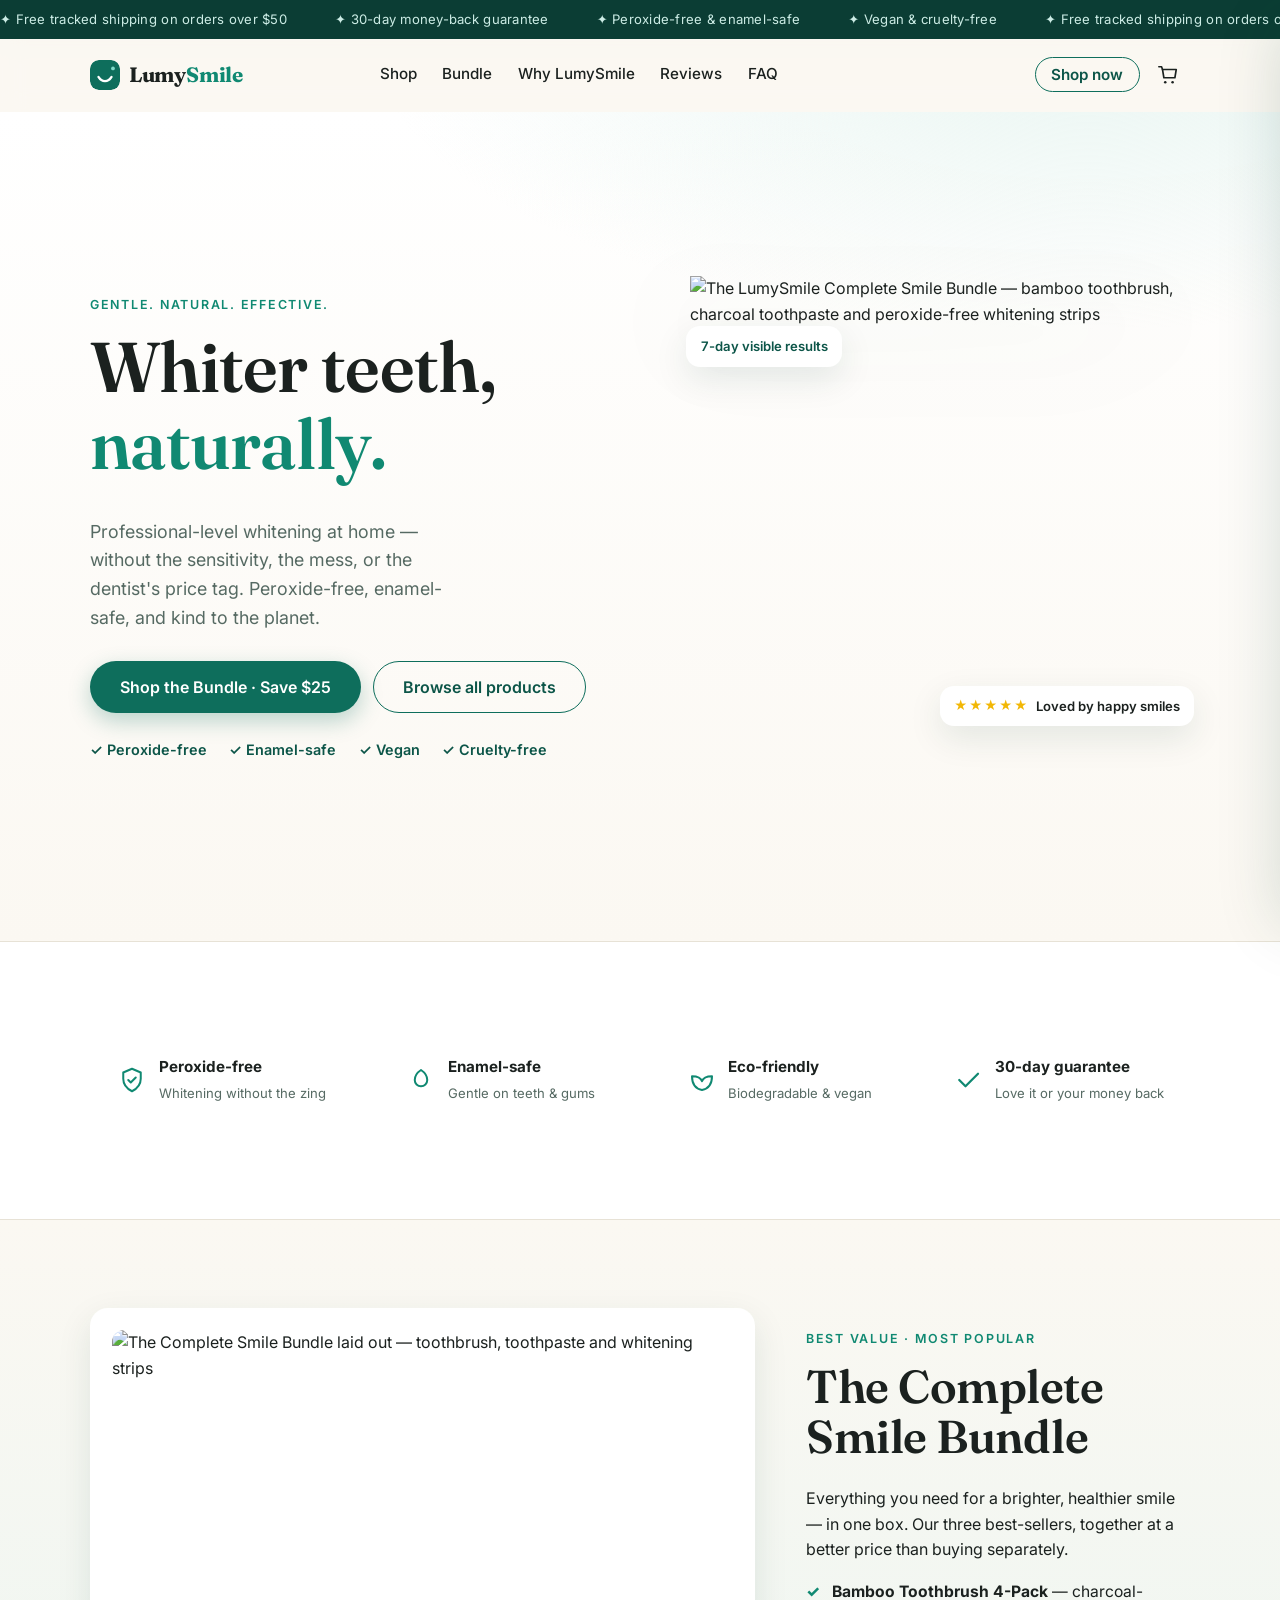
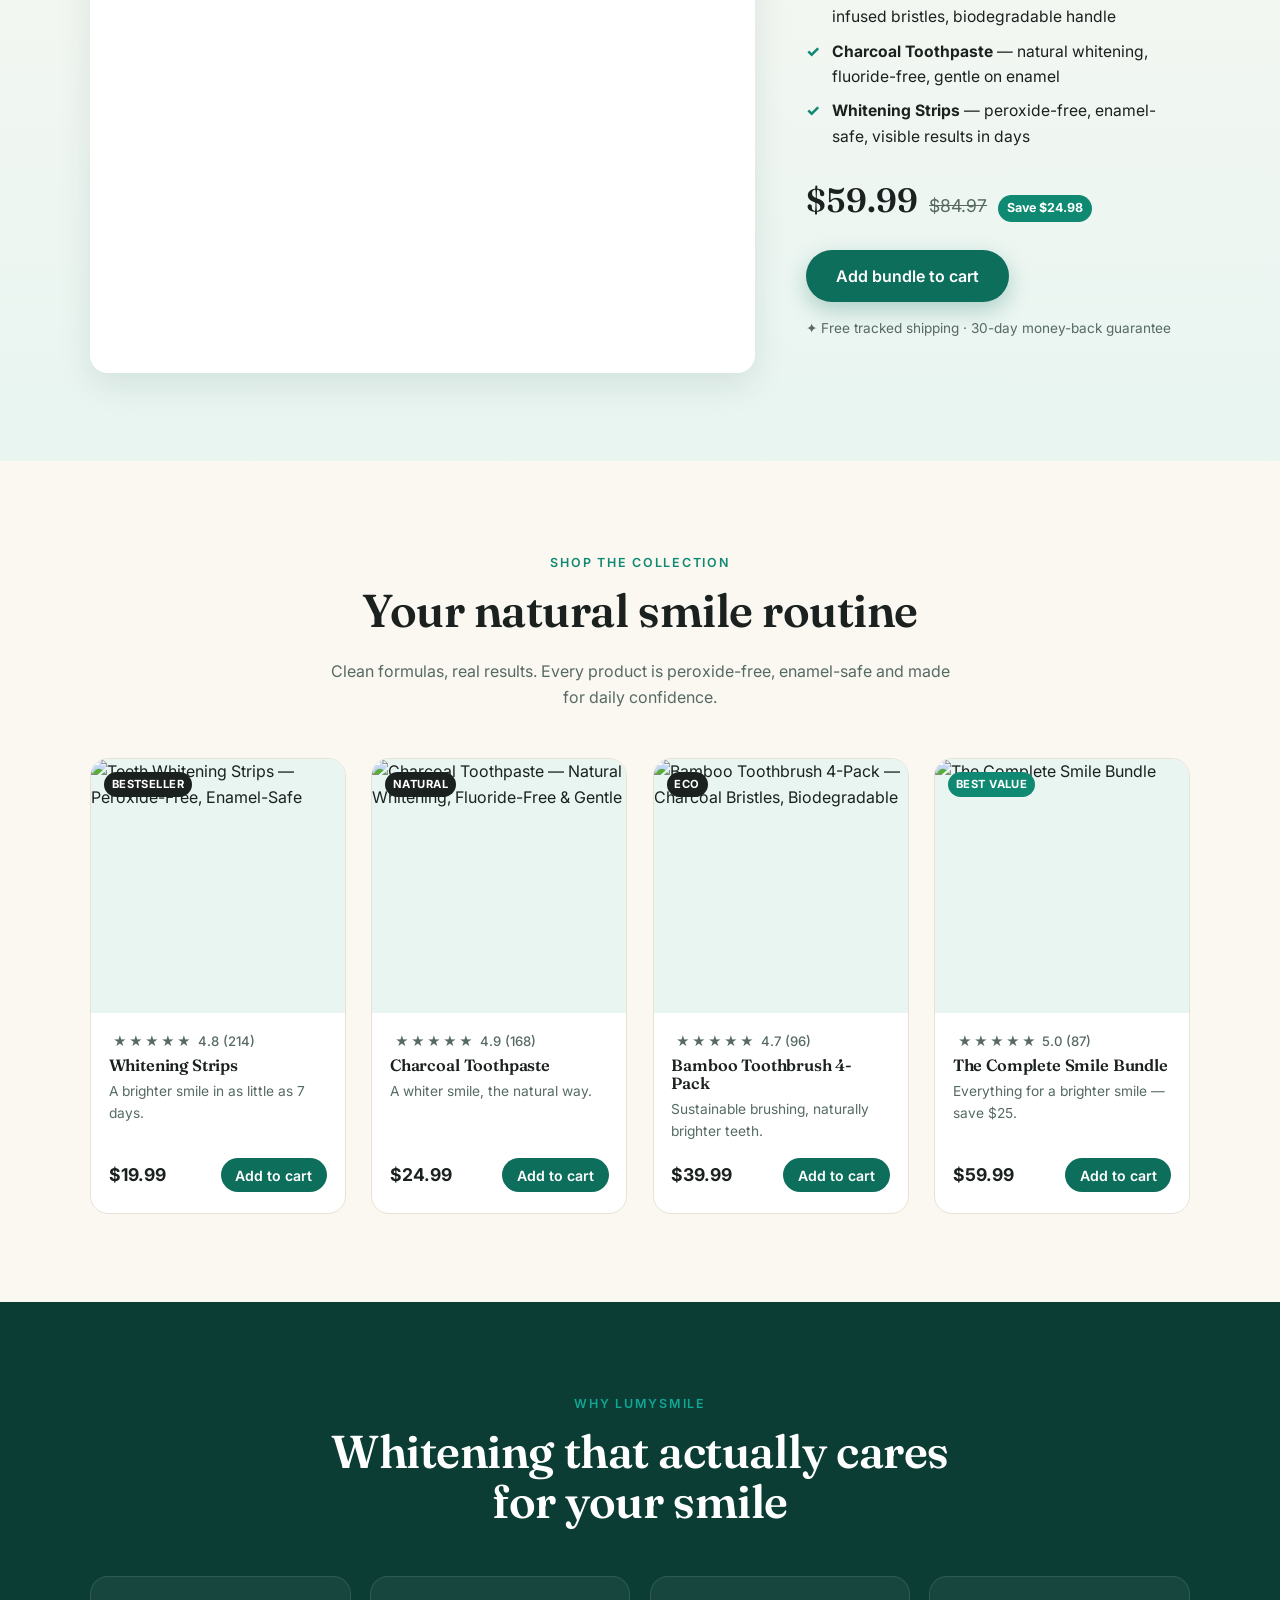
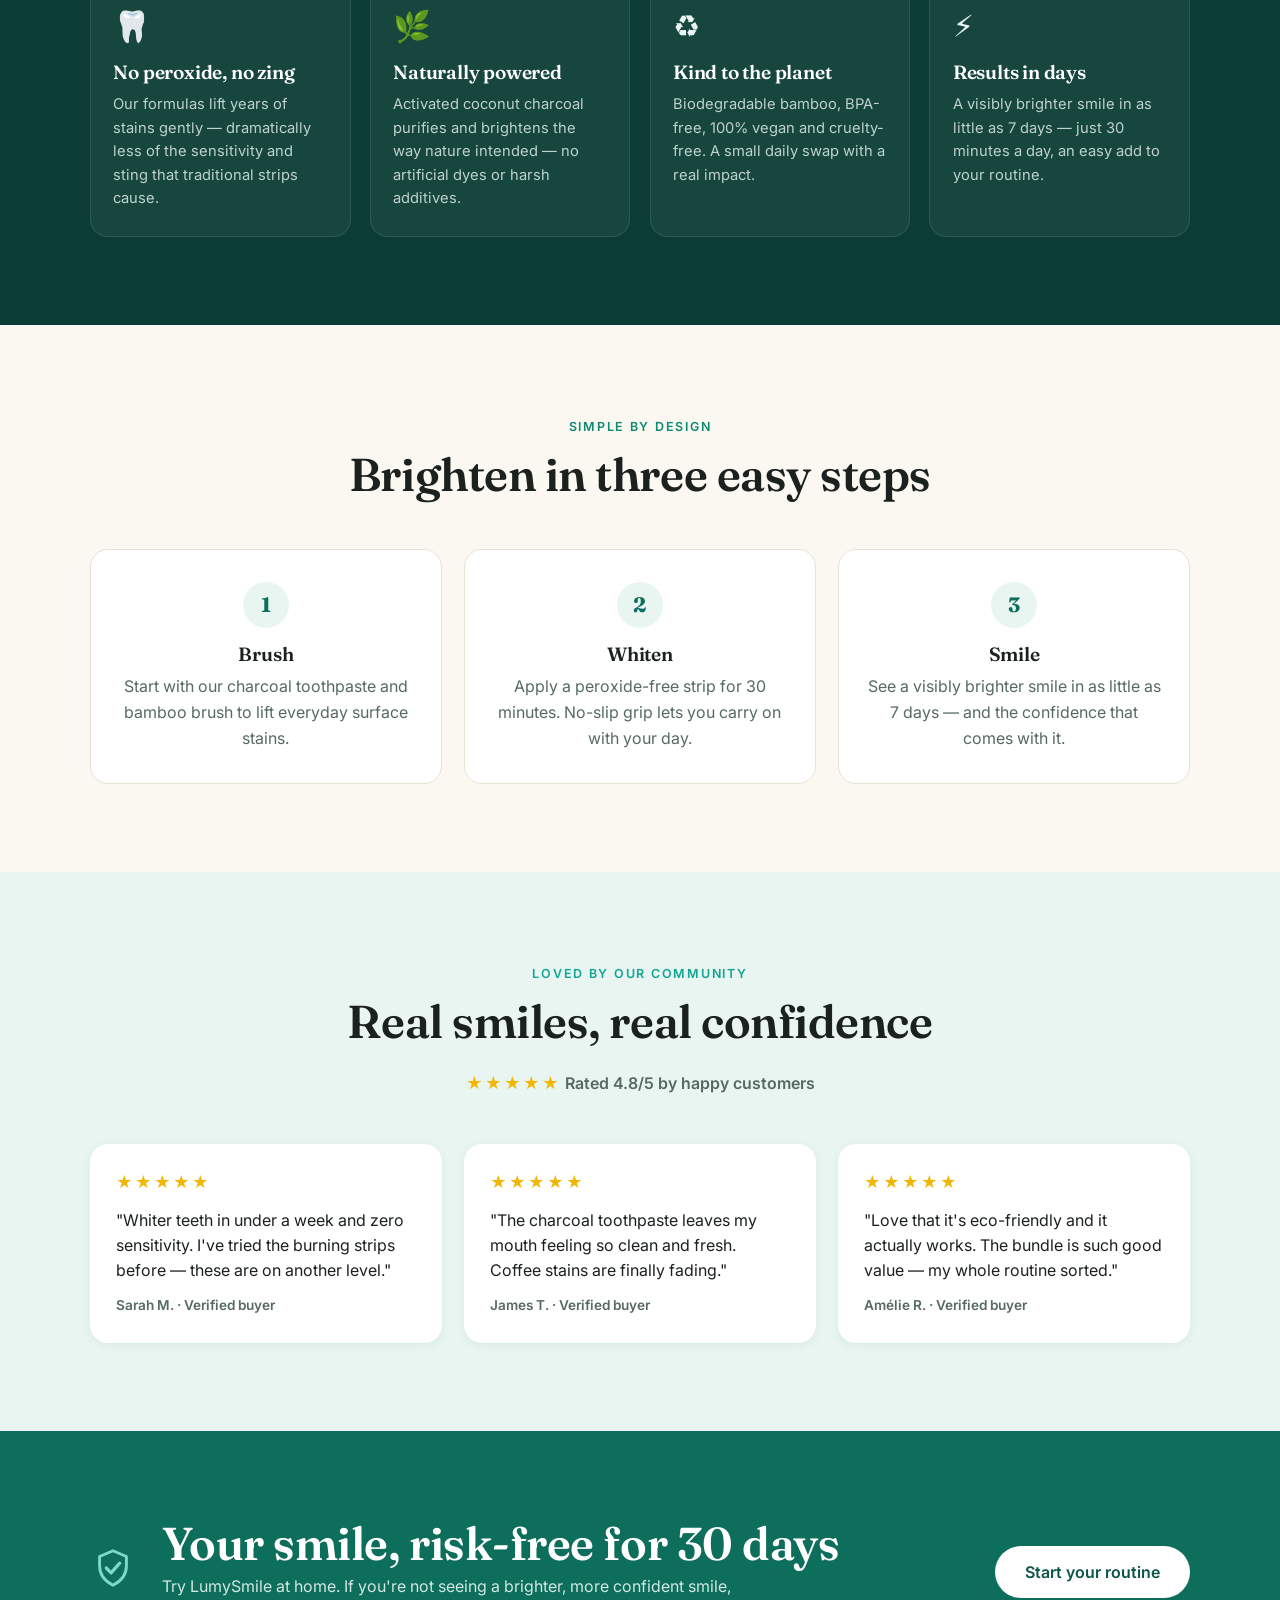
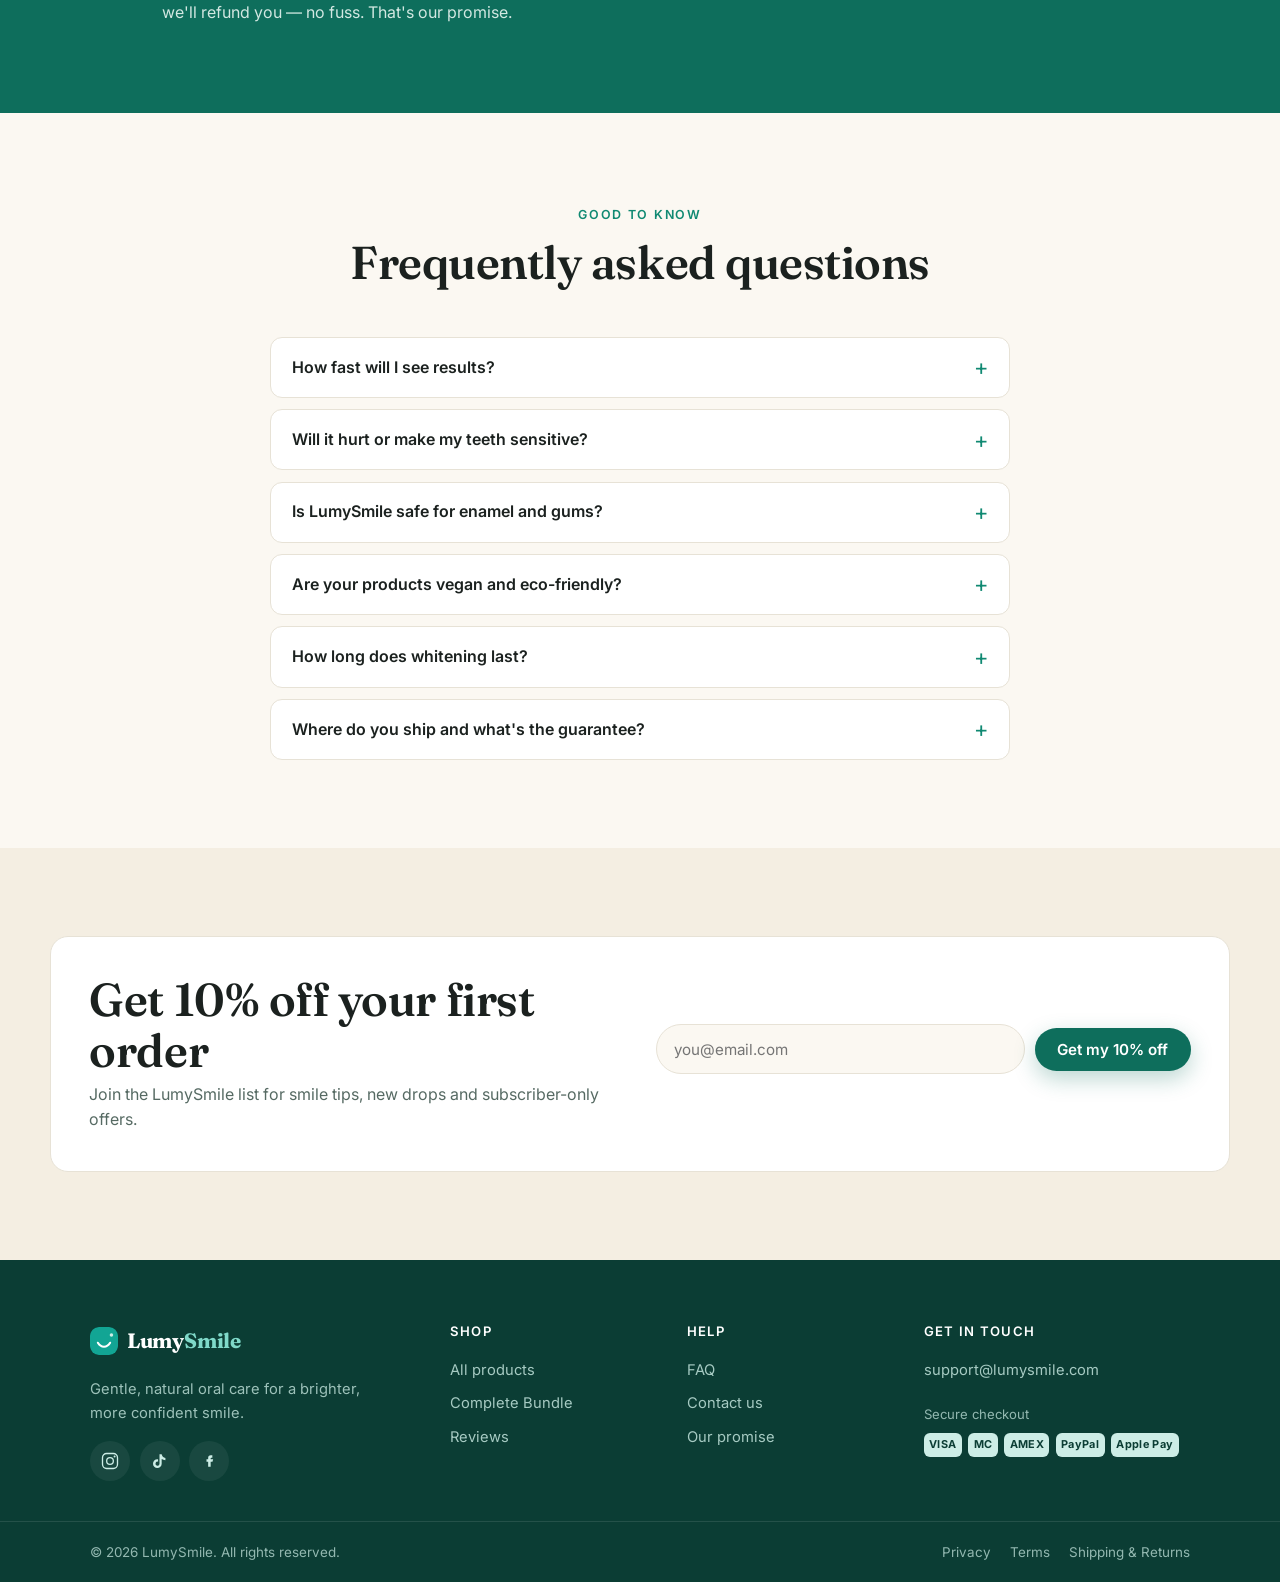
==== index.html @ cda1eb16 "Build professional LumySmile storefront Create a conversion-focused static storefront mirroring the " ====
<!DOCTYPE html>
<html lang="en">
<head>
  <meta charset="UTF-8" />
  <meta name="viewport" content="width=device-width, initial-scale=1.0" />
  <title>LumySmile — Whiter Teeth, Naturally | Peroxide-Free Oral Care</title>
  <meta name="description" content="LumySmile is gentle, natural oral care for a brighter, more confident smile. Peroxide-free whitening strips, charcoal toothpaste and eco-friendly bamboo toothbrushes. Enamel-safe, vegan & cruelty-free. Free tracked shipping over $50." />
  <meta name="theme-color" content="#0E6E5C" />
  <link rel="canonical" href="https://lumysmile.com/" />

  <!-- Open Graph / social -->
  <meta property="og:type" content="website" />
  <meta property="og:title" content="LumySmile — Whiter Teeth, Naturally" />
  <meta property="og:description" content="Gentle, natural oral care for a brighter smile. Peroxide-free, enamel-safe, vegan & cruelty-free." />
  <meta property="og:image" content="https://cdn.shopify.com/s/files/1/0832/7469/4871/files/bundle_zoomed_restored_c245d6a4-51eb-4f68-af56-f0d7a11dd5cd.png?v=1784143963" />
  <meta property="og:url" content="https://lumysmile.com/" />
  <meta name="twitter:card" content="summary_large_image" />

  <!-- Favicon (inline SVG smile) -->
  <link rel="icon" href="data:image/svg+xml,%3Csvg xmlns='http://www.w3.org/2000/svg' viewBox='0 0 32 32'%3E%3Crect width='32' height='32' rx='8' fill='%230E6E5C'/%3E%3Cpath d='M9 18c1.8 3 4.2 4.5 7 4.5s5.2-1.5 7-4.5' fill='none' stroke='%23fff' stroke-width='2.4' stroke-linecap='round'/%3E%3Ccircle cx='24.5' cy='9' r='2' fill='%237FD9C9'/%3E%3C/svg%3E" />

  <!-- Fonts -->
  <link rel="preconnect" href="https://fonts.googleapis.com" />
  <link rel="preconnect" href="https://fonts.gstatic.com" crossorigin />
  <link href="https://fonts.googleapis.com/css2?family=Fraunces:opsz,wght@9..144,400;9..144,500;9..144,600;9..144,700&family=Inter:wght@400;500;600;700&display=swap" rel="stylesheet" />

  <link rel="stylesheet" href="assets/css/styles.css" />
</head>
<body>
  <!-- Announcement bar -->
  <div class="announcement" role="region" aria-label="Store announcements">
    <div class="announcement__track">
      <span>✦ Free tracked shipping on orders over $50</span>
      <span>✦ 30-day money-back guarantee</span>
      <span>✦ Peroxide-free &amp; enamel-safe</span>
      <span>✦ Vegan &amp; cruelty-free</span>
      <span aria-hidden="true">✦ Free tracked shipping on orders over $50</span>
      <span aria-hidden="true">✦ 30-day money-back guarantee</span>
      <span aria-hidden="true">✦ Peroxide-free &amp; enamel-safe</span>
      <span aria-hidden="true">✦ Vegan &amp; cruelty-free</span>
    </div>
  </div>

  <!-- Header -->
  <header class="header" id="top">
    <div class="container header__inner">
      <button class="nav-toggle" id="navToggle" aria-label="Open menu" aria-expanded="false" aria-controls="primaryNav">
        <span></span><span></span><span></span>
      </button>

      <a href="#top" class="brand" aria-label="LumySmile home">
        <svg class="brand__mark" viewBox="0 0 32 32" width="30" height="30" aria-hidden="true">
          <rect width="32" height="32" rx="9" fill="#0E6E5C"/>
          <path d="M9 18c1.8 3 4.2 4.5 7 4.5s5.2-1.5 7-4.5" fill="none" stroke="#fff" stroke-width="2.4" stroke-linecap="round"/>
          <circle cx="24.5" cy="9" r="2" fill="#7FD9C9"/>
        </svg>
        <span class="brand__name">Lumy<span>Smile</span></span>
      </a>

      <nav class="nav" id="primaryNav" aria-label="Primary">
        <a href="#shop">Shop</a>
        <a href="#bundle">Bundle</a>
        <a href="#why">Why LumySmile</a>
        <a href="#reviews">Reviews</a>
        <a href="#faq">FAQ</a>
      </nav>

      <div class="header__actions">
        <a href="#shop" class="btn btn--ghost header__shop-btn">Shop now</a>
        <button class="cart-btn" id="cartBtn" aria-label="Open cart">
          <svg viewBox="0 0 24 24" width="22" height="22" aria-hidden="true">
            <path d="M6 6h15l-1.5 9h-12L6 6Z" fill="none" stroke="currentColor" stroke-width="1.8" stroke-linejoin="round"/>
            <path d="M6 6 5 3H2" fill="none" stroke="currentColor" stroke-width="1.8" stroke-linecap="round" stroke-linejoin="round"/>
            <circle cx="9" cy="20" r="1.4" fill="currentColor"/>
            <circle cx="17" cy="20" r="1.4" fill="currentColor"/>
          </svg>
          <span class="cart-btn__count" id="cartCount" aria-hidden="true">0</span>
        </button>
      </div>
    </div>
  </header>

  <main>
    <!-- Hero -->
    <section class="hero">
      <div class="container hero__inner">
        <div class="hero__copy">
          <span class="eyebrow">Gentle. Natural. Effective.</span>
          <h1>Whiter teeth,<br><span class="accent">naturally.</span></h1>
          <p class="hero__lead">Professional-level whitening at home — without the sensitivity, the mess, or the dentist's price tag. Peroxide-free, enamel-safe, and kind to the planet.</p>
          <div class="hero__cta">
            <a href="#bundle" class="btn btn--primary btn--lg">Shop the Bundle · Save $25</a>
            <a href="#shop" class="btn btn--outline btn--lg">Browse all products</a>
          </div>
          <ul class="hero__badges">
            <li>✓ Peroxide-free</li>
            <li>✓ Enamel-safe</li>
            <li>✓ Vegan</li>
            <li>✓ Cruelty-free</li>
          </ul>
        </div>
        <div class="hero__media">
          <img src="https://cdn.shopify.com/s/files/1/0832/7469/4871/files/bundle_zoomed_restored_c245d6a4-51eb-4f68-af56-f0d7a11dd5cd.png?v=1784143963"
               alt="The LumySmile Complete Smile Bundle — bamboo toothbrush, charcoal toothpaste and peroxide-free whitening strips" width="560" height="560" loading="eager" />
          <div class="hero__pill hero__pill--1">7-day visible results</div>
          <div class="hero__pill hero__pill--2">
            <span class="stars" aria-hidden="true">★★★★★</span>
            Loved by happy smiles
          </div>
        </div>
      </div>
    </section>

    <!-- Trust bar -->
    <section class="trustbar" aria-label="Why shop with us">
      <div class="container trustbar__grid">
        <div class="trustbar__item">
          <svg viewBox="0 0 24 24" aria-hidden="true"><path d="M12 3l7 3v5c0 4.5-3 8-7 10-4-2-7-5.5-7-10V6l7-3Z" fill="none" stroke="currentColor" stroke-width="1.6" stroke-linejoin="round"/><path d="M9 12l2 2 4-4" fill="none" stroke="currentColor" stroke-width="1.6" stroke-linecap="round" stroke-linejoin="round"/></svg>
          <div><strong>Peroxide-free</strong><span>Whitening without the zing</span></div>
        </div>
        <div class="trustbar__item">
          <svg viewBox="0 0 24 24" aria-hidden="true"><path d="M12 4c3 2 5 5 5 8a5 5 0 0 1-10 0c0-3 2-6 5-8Z" fill="none" stroke="currentColor" stroke-width="1.6" stroke-linejoin="round"/></svg>
          <div><strong>Enamel-safe</strong><span>Gentle on teeth &amp; gums</span></div>
        </div>
        <div class="trustbar__item">
          <svg viewBox="0 0 24 24" aria-hidden="true"><path d="M12 20c5-1 8-5 8-11-4 0-7 1-8 4-1-3-4-4-8-4 0 6 3 10 8 11Z" fill="none" stroke="currentColor" stroke-width="1.6" stroke-linejoin="round"/></svg>
          <div><strong>Eco-friendly</strong><span>Biodegradable &amp; vegan</span></div>
        </div>
        <div class="trustbar__item">
          <svg viewBox="0 0 24 24" aria-hidden="true"><path d="M20 7 10 17l-5-5" fill="none" stroke="currentColor" stroke-width="1.8" stroke-linecap="round" stroke-linejoin="round"/></svg>
          <div><strong>30-day guarantee</strong><span>Love it or your money back</span></div>
        </div>
      </div>
    </section>

    <!-- Featured Bundle -->
    <section class="bundle" id="bundle">
      <div class="container bundle__inner">
        <div class="bundle__media">
          <img src="https://cdn.shopify.com/s/files/1/0832/7469/4871/files/bundle_4_fixed_33cc5c51-e6c6-422b-a348-6138c4d4e5d9.png?v=1784142728"
               alt="The Complete Smile Bundle laid out — toothbrush, toothpaste and whitening strips" width="620" height="620" loading="lazy" />
        </div>
        <div class="bundle__copy">
          <span class="eyebrow">Best value · Most popular</span>
          <h2>The Complete Smile Bundle</h2>
          <p>Everything you need for a brighter, healthier smile — in one box. Our three best-sellers, together at a better price than buying separately.</p>
          <ul class="bundle__list">
            <li><strong>Bamboo Toothbrush 4-Pack</strong> — charcoal-infused bristles, biodegradable handle</li>
            <li><strong>Charcoal Toothpaste</strong> — natural whitening, fluoride-free, gentle on enamel</li>
            <li><strong>Whitening Strips</strong> — peroxide-free, enamel-safe, visible results in days</li>
          </ul>
          <div class="bundle__price">
            <span class="price-now">$59.99</span>
            <span class="price-was">$84.97</span>
            <span class="price-save">Save $24.98</span>
          </div>
          <button class="btn btn--primary btn--lg" data-add="bundle">Add bundle to cart</button>
          <p class="bundle__note">✦ Free tracked shipping · 30-day money-back guarantee</p>
        </div>
      </div>
    </section>

    <!-- Product grid -->
    <section class="shop" id="shop">
      <div class="container">
        <div class="section-head">
          <span class="eyebrow">Shop the collection</span>
          <h2>Your natural smile routine</h2>
          <p>Clean formulas, real results. Every product is peroxide-free, enamel-safe and made for daily confidence.</p>
        </div>
        <div class="product-grid" id="productGrid">
          <!-- Products injected by JS -->
        </div>
      </div>
    </section>

    <!-- Why LumySmile -->
    <section class="why" id="why">
      <div class="container">
        <div class="section-head section-head--light">
          <span class="eyebrow">Why LumySmile</span>
          <h2>Whitening that actually cares for your smile</h2>
        </div>
        <div class="why__grid">
          <article class="why__card">
            <div class="why__icon">🦷</div>
            <h3>No peroxide, no zing</h3>
            <p>Our formulas lift years of stains gently — dramatically less of the sensitivity and sting that traditional strips cause.</p>
          </article>
          <article class="why__card">
            <div class="why__icon">🌿</div>
            <h3>Naturally powered</h3>
            <p>Activated coconut charcoal purifies and brightens the way nature intended — no artificial dyes or harsh additives.</p>
          </article>
          <article class="why__card">
            <div class="why__icon">♻️</div>
            <h3>Kind to the planet</h3>
            <p>Biodegradable bamboo, BPA-free, 100% vegan and cruelty-free. A small daily swap with a real impact.</p>
          </article>
          <article class="why__card">
            <div class="why__icon">⚡</div>
            <h3>Results in days</h3>
            <p>A visibly brighter smile in as little as 7 days — just 30 minutes a day, an easy add to your routine.</p>
          </article>
        </div>
      </div>
    </section>

    <!-- How it works -->
    <section class="steps">
      <div class="container">
        <div class="section-head">
          <span class="eyebrow">Simple by design</span>
          <h2>Brighten in three easy steps</h2>
        </div>
        <div class="steps__grid">
          <div class="steps__item">
            <span class="steps__num">1</span>
            <h3>Brush</h3>
            <p>Start with our charcoal toothpaste and bamboo brush to lift everyday surface stains.</p>
          </div>
          <div class="steps__item">
            <span class="steps__num">2</span>
            <h3>Whiten</h3>
            <p>Apply a peroxide-free strip for 30 minutes. No-slip grip lets you carry on with your day.</p>
          </div>
          <div class="steps__item">
            <span class="steps__num">3</span>
            <h3>Smile</h3>
            <p>See a visibly brighter smile in as little as 7 days — and the confidence that comes with it.</p>
          </div>
        </div>
      </div>
    </section>

    <!-- Reviews -->
    <section class="reviews" id="reviews">
      <div class="container">
        <div class="section-head section-head--light">
          <span class="eyebrow">Loved by our community</span>
          <h2>Real smiles, real confidence</h2>
          <p class="reviews__rating"><span class="stars" aria-hidden="true">★★★★★</span> Rated 4.8/5 by happy customers</p>
        </div>
        <div class="reviews__grid">
          <figure class="review">
            <div class="stars" aria-hidden="true">★★★★★</div>
            <blockquote>"Whiter teeth in under a week and zero sensitivity. I've tried the burning strips before — these are on another level."</blockquote>
            <figcaption>Sarah M. · Verified buyer</figcaption>
          </figure>
          <figure class="review">
            <div class="stars" aria-hidden="true">★★★★★</div>
            <blockquote>"The charcoal toothpaste leaves my mouth feeling so clean and fresh. Coffee stains are finally fading."</blockquote>
            <figcaption>James T. · Verified buyer</figcaption>
          </figure>
          <figure class="review">
            <div class="stars" aria-hidden="true">★★★★★</div>
            <blockquote>"Love that it's eco-friendly and it actually works. The bundle is such good value — my whole routine sorted."</blockquote>
            <figcaption>Amélie R. · Verified buyer</figcaption>
          </figure>
        </div>
      </div>
    </section>

    <!-- Guarantee band -->
    <section class="guarantee">
      <div class="container guarantee__inner">
        <div class="guarantee__icon" aria-hidden="true">
          <svg viewBox="0 0 24 24" width="46" height="46"><path d="M12 3l7 3v5c0 4.5-3 8-7 10-4-2-7-5.5-7-10V6l7-3Z" fill="none" stroke="currentColor" stroke-width="1.5" stroke-linejoin="round"/><path d="M8.5 12l2.5 2.5 4.5-5" fill="none" stroke="currentColor" stroke-width="1.7" stroke-linecap="round" stroke-linejoin="round"/></svg>
        </div>
        <div>
          <h2>Your smile, risk-free for 30 days</h2>
          <p>Try LumySmile at home. If you're not seeing a brighter, more confident smile, we'll refund you — no fuss. That's our promise.</p>
        </div>
        <a href="#shop" class="btn btn--light btn--lg">Start your routine</a>
      </div>
    </section>

    <!-- FAQ -->
    <section class="faq" id="faq">
      <div class="container faq__inner">
        <div class="section-head">
          <span class="eyebrow">Good to know</span>
          <h2>Frequently asked questions</h2>
        </div>
        <div class="faq__list" id="faqList">
          <details class="faq__item">
            <summary>How fast will I see results?</summary>
            <p>Most people notice a visibly brighter smile in as little as 7 days with the whitening strips, using them just 30 minutes a day. Results vary with your starting shade and habits like coffee, tea and wine.</p>
          </details>
          <details class="faq__item">
            <summary>Will it hurt or make my teeth sensitive?</summary>
            <p>Our strips are peroxide-free and designed to whiten with dramatically less of the zing and sensitivity that traditional strips cause. The toothpaste is a gentle, low-abrasion formula that won't strip your enamel.</p>
          </details>
          <details class="faq__item">
            <summary>Is LumySmile safe for enamel and gums?</summary>
            <p>Yes. Everything we make is enamel-safe and gum-friendly — it brightens without damaging or weakening your teeth. If you have specific dental concerns, we always recommend checking with your dentist first.</p>
          </details>
          <details class="faq__item">
            <summary>Are your products vegan and eco-friendly?</summary>
            <p>They are. Our formulas are 100% vegan and cruelty-free, free from artificial dyes and harsh additives. Our bamboo toothbrushes use a biodegradable handle and BPA-free bristles.</p>
          </details>
          <details class="faq__item">
            <summary>How long does whitening last?</summary>
            <p>With regular maintenance — brushing with the charcoal toothpaste and occasional strip touch-ups — your brighter smile can last for months. Diet plays a big role, so lighter on the coffee and red wine helps.</p>
          </details>
          <details class="faq__item">
            <summary>Where do you ship and what's the guarantee?</summary>
            <p>We offer fast tracked shipping across the US &amp; Canada, free on orders over $50. Every order is backed by our 30-day money-back satisfaction guarantee.</p>
          </details>
        </div>
      </div>
    </section>

    <!-- Newsletter -->
    <section class="newsletter">
      <div class="container newsletter__inner">
        <div>
          <h2>Get 10% off your first order</h2>
          <p>Join the LumySmile list for smile tips, new drops and subscriber-only offers.</p>
        </div>
        <form class="newsletter__form" id="newsletterForm" novalidate>
          <label class="sr-only" for="newsletterEmail">Email address</label>
          <input type="email" id="newsletterEmail" name="email" placeholder="you@email.com" autocomplete="email" required />
          <button type="submit" class="btn btn--primary">Get my 10% off</button>
          <p class="newsletter__msg" id="newsletterMsg" role="status" aria-live="polite"></p>
        </form>
      </div>
    </section>
  </main>

  <!-- Footer -->
  <footer class="footer">
    <div class="container footer__grid">
      <div class="footer__brand">
        <a href="#top" class="brand brand--light" aria-label="LumySmile home">
          <svg class="brand__mark" viewBox="0 0 32 32" width="28" height="28" aria-hidden="true">
            <rect width="32" height="32" rx="9" fill="#12A594"/>
            <path d="M9 18c1.8 3 4.2 4.5 7 4.5s5.2-1.5 7-4.5" fill="none" stroke="#fff" stroke-width="2.4" stroke-linecap="round"/>
            <circle cx="24.5" cy="9" r="2" fill="#CDEDE6"/>
          </svg>
          <span class="brand__name">Lumy<span>Smile</span></span>
        </a>
        <p>Gentle, natural oral care for a brighter, more confident smile.</p>
        <div class="footer__social">
          <a href="https://instagram.com" aria-label="Instagram" target="_blank" rel="noopener">
            <svg viewBox="0 0 24 24" width="20" height="20" aria-hidden="true"><rect x="3" y="3" width="18" height="18" rx="5" fill="none" stroke="currentColor" stroke-width="1.6"/><circle cx="12" cy="12" r="4" fill="none" stroke="currentColor" stroke-width="1.6"/><circle cx="17.5" cy="6.5" r="1.2" fill="currentColor"/></svg>
          </a>
          <a href="https://tiktok.com" aria-label="TikTok" target="_blank" rel="noopener">
            <svg viewBox="0 0 24 24" width="20" height="20" aria-hidden="true"><path d="M14 4c.4 2.4 2 4 4.5 4.3V11c-1.7 0-3.2-.5-4.5-1.4v5.6a5.2 5.2 0 1 1-5.2-5.2c.3 0 .6 0 .9.1v2.8a2.4 2.4 0 1 0 1.7 2.3V4H14Z" fill="currentColor"/></svg>
          </a>
          <a href="https://facebook.com" aria-label="Facebook" target="_blank" rel="noopener">
            <svg viewBox="0 0 24 24" width="20" height="20" aria-hidden="true"><path d="M14 8h2V5h-2c-2 0-3 1.3-3 3v2H9v3h2v6h3v-6h2.2l.8-3H14V8.6c0-.4.2-.6.7-.6Z" fill="currentColor"/></svg>
          </a>
        </div>
      </div>

      <div class="footer__col">
        <h4>Shop</h4>
        <a href="#shop">All products</a>
        <a href="#bundle">Complete Bundle</a>
        <a href="#reviews">Reviews</a>
      </div>
      <div class="footer__col">
        <h4>Help</h4>
        <a href="#faq">FAQ</a>
        <a href="mailto:support@lumysmile.com">Contact us</a>
        <a href="#why">Our promise</a>
      </div>
      <div class="footer__col">
        <h4>Get in touch</h4>
        <a href="mailto:support@lumysmile.com">support@lumysmile.com</a>
        <p class="footer__pay">Secure checkout</p>
        <div class="footer__cards" aria-label="Accepted payment methods">
          <span>VISA</span><span>MC</span><span>AMEX</span><span>PayPal</span><span>Apple Pay</span>
        </div>
      </div>
    </div>
    <div class="footer__bottom">
      <div class="container footer__bottom-inner">
        <p>© <span id="year"></span> LumySmile. All rights reserved.</p>
        <nav class="footer__legal" aria-label="Legal">
          <a href="#">Privacy</a>
          <a href="#">Terms</a>
          <a href="#">Shipping &amp; Returns</a>
        </nav>
      </div>
    </div>
  </footer>

  <!-- Cart drawer -->
  <div class="drawer-overlay" id="drawerOverlay" hidden></div>
  <aside class="cart-drawer" id="cartDrawer" aria-label="Shopping cart" aria-hidden="true">
    <div class="cart-drawer__head">
      <h2>Your cart</h2>
      <button class="cart-drawer__close" id="cartClose" aria-label="Close cart">&times;</button>
    </div>
    <div class="cart-drawer__body" id="cartBody">
      <p class="cart-empty" id="cartEmpty">Your cart is empty.<br><a href="#shop" class="link" id="cartEmptyShop">Start shopping →</a></p>
      <ul class="cart-lines" id="cartLines"></ul>
    </div>
    <div class="cart-drawer__foot" id="cartFoot" hidden>
      <div class="cart-ship" id="cartShip"></div>
      <div class="cart-subtotal">
        <span>Subtotal</span>
        <span id="cartSubtotal">$0.00</span>
      </div>
      <a href="#" class="btn btn--primary btn--lg btn--block" id="checkoutBtn">Checkout securely</a>
      <p class="cart-note">Shipping &amp; taxes calculated at checkout · 30-day guarantee</p>
    </div>
  </aside>

  <!-- Quick view modal -->
  <div class="modal" id="quickView" aria-hidden="true">
    <div class="modal__overlay" data-close-modal></div>
    <div class="modal__dialog" role="dialog" aria-modal="true" aria-labelledby="qvTitle">
      <button class="modal__close" data-close-modal aria-label="Close">&times;</button>
      <div class="modal__grid">
        <div class="modal__media">
          <img id="qvMainImg" src="" alt="" width="480" height="480" />
          <div class="modal__thumbs" id="qvThumbs"></div>
        </div>
        <div class="modal__info">
          <span class="eyebrow" id="qvEyebrow"></span>
          <h2 id="qvTitle"></h2>
          <div class="modal__price" id="qvPrice"></div>
          <div class="modal__desc" id="qvDesc"></div>
          <button class="btn btn--primary btn--lg btn--block" id="qvAdd">Add to cart</button>
          <p class="modal__reassure">✦ Free tracked shipping over $50 · 30-day money-back guarantee</p>
        </div>
      </div>
    </div>
  </div>

  <!-- Toast -->
  <div class="toast" id="toast" role="status" aria-live="polite"></div>

  <script src="assets/js/main.js"></script>
</body>
</html>
---- assets/css/styles.css ----
/* ============================================================
   LumySmile — storefront styles
   Natural / eco theme · mint-teal, cream, charcoal
   ============================================================ */

:root {
  --green-900: #0B3D34;
  --green-800: #0C5548;
  --green-700: #0E6E5C;
  --green-600: #108972;
  --green-500: #12A594;
  --mint-300: #7FD9C9;
  --mint-200: #CDEDE6;
  --mint-100: #E8F5F1;
  --cream:    #FBF8F2;
  --cream-2:  #F4EEE2;
  --charcoal: #1B211F;
  --muted:    #566a63;
  --line:     #e7e2d6;
  --white:    #ffffff;
  --amber:    #F2B705;

  --radius:   18px;
  --radius-sm: 12px;
  --shadow-sm: 0 2px 10px rgba(11, 61, 52, .06);
  --shadow-md: 0 12px 34px rgba(11, 61, 52, .10);
  --shadow-lg: 0 24px 60px rgba(11, 61, 52, .16);
  --container: 1180px;
  --ease: cubic-bezier(.22,.61,.36,1);

  --font-head: "Fraunces", Georgia, "Times New Roman", serif;
  --font-body: "Inter", system-ui, -apple-system, "Segoe UI", Roboto, Helvetica, Arial, sans-serif;
}

*, *::before, *::after { box-sizing: border-box; }

html { scroll-behavior: smooth; scroll-padding-top: 92px; }

body {
  margin: 0;
  font-family: var(--font-body);
  color: var(--charcoal);
  background: var(--cream);
  line-height: 1.6;
  -webkit-font-smoothing: antialiased;
  text-rendering: optimizeLegibility;
}

img { max-width: 100%; display: block; height: auto; }
a { color: inherit; text-decoration: none; }
button { font-family: inherit; cursor: pointer; }

h1, h2, h3, h4 { font-family: var(--font-head); font-weight: 600; line-height: 1.1; margin: 0 0 .5em; letter-spacing: -.01em; }
h1 { font-size: clamp(2.6rem, 6vw, 4.4rem); }
h2 { font-size: clamp(1.9rem, 3.6vw, 2.9rem); }
h3 { font-size: 1.2rem; }
p  { margin: 0 0 1rem; }

.container { width: 100%; max-width: var(--container); margin-inline: auto; padding-inline: clamp(18px, 4vw, 40px); }

.sr-only {
  position: absolute; width: 1px; height: 1px; padding: 0; margin: -1px;
  overflow: hidden; clip: rect(0,0,0,0); white-space: nowrap; border: 0;
}

.eyebrow {
  display: inline-block; font-family: var(--font-body); font-weight: 600;
  font-size: .78rem; letter-spacing: .14em; text-transform: uppercase;
  color: var(--green-600); margin-bottom: .8rem;
}

.accent { color: var(--green-600); }
.stars { color: var(--amber); letter-spacing: 2px; }

/* ---------- Buttons ---------- */
.btn {
  display: inline-flex; align-items: center; justify-content: center; gap: .5em;
  font-weight: 600; font-size: .95rem; line-height: 1;
  padding: .85em 1.4em; border-radius: 999px; border: 1.5px solid transparent;
  transition: transform .18s var(--ease), background .2s, color .2s, box-shadow .2s, border-color .2s;
  white-space: nowrap;
}
.btn:active { transform: translateY(1px); }
.btn--lg { padding: 1.05em 1.8em; font-size: 1rem; }
.btn--block { width: 100%; }

.btn--primary { background: var(--green-700); color: #fff; box-shadow: 0 8px 22px rgba(14,110,92,.28); }
.btn--primary:hover { background: var(--green-800); transform: translateY(-2px); box-shadow: 0 12px 28px rgba(14,110,92,.34); }

.btn--outline { border-color: var(--green-700); color: var(--green-800); background: transparent; }
.btn--outline:hover { background: var(--green-700); color: #fff; transform: translateY(-2px); }

.btn--ghost { background: transparent; color: var(--charcoal); padding: .6em 1em; }
.btn--ghost:hover { color: var(--green-700); }

.btn--light { background: #fff; color: var(--green-800); }
.btn--light:hover { transform: translateY(-2px); box-shadow: var(--shadow-md); }

/* ---------- Announcement ---------- */
.announcement {
  background: var(--green-900); color: var(--mint-200);
  font-size: .82rem; letter-spacing: .02em; overflow: hidden; white-space: nowrap;
}
.announcement__track {
  display: inline-flex; gap: 3rem; padding: .55rem 0;
  animation: marquee 26s linear infinite; will-change: transform;
}
.announcement__track span { display: inline-block; }
@keyframes marquee { from { transform: translateX(0); } to { transform: translateX(-50%); } }
@media (prefers-reduced-motion: reduce) {
  .announcement__track { animation: none; justify-content: center; gap: 2rem; flex-wrap: wrap; white-space: normal; }
}

/* ---------- Header ---------- */
.header {
  position: sticky; top: 0; z-index: 60;
  background: rgba(251,248,242,.85); backdrop-filter: blur(12px);
  border-bottom: 1px solid transparent; transition: box-shadow .25s, border-color .25s, background .25s;
}
.header.is-scrolled { box-shadow: var(--shadow-sm); border-color: var(--line); background: rgba(251,248,242,.95); }
.header__inner { display: flex; align-items: center; gap: 1rem; height: 72px; }

.brand { display: inline-flex; align-items: center; gap: .55rem; font-weight: 700; }
.brand__mark { border-radius: 9px; }
.brand__name { font-family: var(--font-head); font-size: 1.3rem; letter-spacing: -.01em; color: var(--charcoal); }
.brand__name span { color: var(--green-600); }
.brand--light .brand__name { color: #fff; }
.brand--light .brand__name span { color: var(--mint-300); }

.nav { display: flex; gap: 1.6rem; margin-inline: auto; }
.nav a { font-size: .95rem; font-weight: 500; color: var(--charcoal); position: relative; padding: .3rem 0; }
.nav a::after {
  content: ""; position: absolute; left: 0; bottom: -2px; width: 0; height: 2px;
  background: var(--green-600); transition: width .22s var(--ease);
}
.nav a:hover { color: var(--green-700); }
.nav a:hover::after { width: 100%; }

.header__actions { display: flex; align-items: center; gap: .4rem; margin-left: auto; }
.header__shop-btn { border: 1.5px solid var(--green-700); color: var(--green-800); border-radius: 999px; }
.header__shop-btn:hover { background: var(--green-700); color: #fff; }

.cart-btn {
  position: relative; background: transparent; border: none; color: var(--charcoal);
  width: 44px; height: 44px; display: grid; place-items: center; border-radius: 50%;
  transition: background .2s, color .2s;
}
.cart-btn:hover { background: var(--mint-100); color: var(--green-700); }
.cart-btn__count {
  position: absolute; top: 4px; right: 2px; min-width: 18px; height: 18px; padding: 0 4px;
  background: var(--green-600); color: #fff; font-size: .7rem; font-weight: 700;
  border-radius: 999px; display: grid; place-items: center;
  transform: scale(0); transition: transform .2s var(--ease);
}
.cart-btn__count.is-visible { transform: scale(1); }

.nav-toggle {
  display: none; flex-direction: column; gap: 5px; background: transparent; border: none;
  width: 42px; height: 42px; padding: 10px; border-radius: 10px;
}
.nav-toggle span { display: block; height: 2px; background: var(--charcoal); border-radius: 2px; transition: transform .25s, opacity .2s; }
.nav-toggle[aria-expanded="true"] span:nth-child(1) { transform: translateY(7px) rotate(45deg); }
.nav-toggle[aria-expanded="true"] span:nth-child(2) { opacity: 0; }
.nav-toggle[aria-expanded="true"] span:nth-child(3) { transform: translateY(-7px) rotate(-45deg); }

/* ---------- Hero ---------- */
.hero {
  position: relative; overflow: hidden;
  background:
    radial-gradient(1200px 500px at 85% -10%, var(--mint-100), transparent 60%),
    linear-gradient(180deg, #fff 0%, var(--cream) 100%);
}
.hero__inner {
  display: grid; grid-template-columns: 1.05fr .95fr; gap: clamp(1.5rem, 4vw, 3rem);
  align-items: center; padding-block: clamp(2.5rem, 6vw, 5rem);
}
.hero__lead { font-size: clamp(1.02rem, 1.4vw, 1.18rem); color: var(--muted); max-width: 34ch; margin-bottom: 1.8rem; }
.hero__cta { display: flex; flex-wrap: wrap; gap: .8rem; margin-bottom: 1.6rem; }
.hero__badges { display: flex; flex-wrap: wrap; gap: 1rem 1.4rem; list-style: none; padding: 0; margin: 0; }
.hero__badges li { font-size: .9rem; font-weight: 600; color: var(--green-800); }

.hero__media { position: relative; }
.hero__media img {
  width: 100%; max-width: 540px; margin-inline: auto;
  filter: drop-shadow(0 30px 44px rgba(11,61,52,.18));
  animation: floaty 6s ease-in-out infinite;
}
@keyframes floaty { 0%,100% { transform: translateY(0); } 50% { transform: translateY(-14px); } }
@media (prefers-reduced-motion: reduce) { .hero__media img { animation: none; } }

.hero__pill {
  position: absolute; background: #fff; border-radius: 14px; padding: .6rem .9rem;
  font-size: .82rem; font-weight: 600; box-shadow: var(--shadow-md); display: flex; align-items: center; gap: .4rem;
}
.hero__pill--1 { top: 10%; left: -4px; color: var(--green-800); }
.hero__pill--2 { bottom: 10%; right: -4px; }
.hero__pill .stars { font-size: .8rem; }

/* ---------- Trust bar ---------- */
.trustbar { background: var(--white); border-block: 1px solid var(--line); }
.trustbar__grid {
  display: grid; grid-template-columns: repeat(4, 1fr); gap: 1rem;
  padding-block: 1.6rem;
}
.trustbar__item { display: flex; align-items: center; gap: .7rem; justify-content: center; text-align: left; }
.trustbar__item svg { width: 30px; height: 30px; color: var(--green-600); flex: none; }
.trustbar__item strong { display: block; font-size: .95rem; }
.trustbar__item span { font-size: .82rem; color: var(--muted); }

/* ---------- Section heads ---------- */
.section-head { text-align: center; max-width: 640px; margin: 0 auto clamp(2rem, 4vw, 3rem); }
.section-head p { color: var(--muted); }
.section-head--light .eyebrow { color: var(--green-500); }

section { padding-block: clamp(3rem, 7vw, 5.5rem); }

/* ---------- Featured bundle ---------- */
.bundle { background: linear-gradient(180deg, var(--cream) 0%, var(--mint-100) 100%); }
.bundle__inner { display: grid; grid-template-columns: 1fr 1fr; gap: clamp(1.5rem, 4vw, 3.5rem); align-items: center; }
.bundle__media { background: #fff; border-radius: var(--radius); padding: 1.4rem; box-shadow: var(--shadow-md); }
.bundle__media img { border-radius: var(--radius-sm); }
.bundle__list { list-style: none; padding: 0; margin: 0 0 1.6rem; display: grid; gap: .6rem; }
.bundle__list li { position: relative; padding-left: 1.6rem; font-size: .98rem; }
.bundle__list li::before {
  content: "✓"; position: absolute; left: 0; top: 0; color: var(--green-600); font-weight: 800;
}
.bundle__price { display: flex; align-items: baseline; gap: .7rem; margin-bottom: 1.4rem; flex-wrap: wrap; }
.price-now { font-family: var(--font-head); font-size: 2.1rem; font-weight: 600; color: var(--charcoal); }
.price-was { text-decoration: line-through; color: var(--muted); font-size: 1.1rem; }
.price-save { background: var(--green-600); color: #fff; font-size: .78rem; font-weight: 700; padding: .3em .7em; border-radius: 999px; }
.bundle__note { margin-top: 1rem; font-size: .85rem; color: var(--muted); }

/* ---------- Product grid ---------- */
.product-grid { display: grid; grid-template-columns: repeat(4, 1fr); gap: clamp(1rem, 2vw, 1.6rem); }
.card {
  background: #fff; border: 1px solid var(--line); border-radius: var(--radius); overflow: hidden;
  display: flex; flex-direction: column; transition: transform .25s var(--ease), box-shadow .25s;
}
.card:hover { transform: translateY(-6px); box-shadow: var(--shadow-lg); }
.card__media { position: relative; aspect-ratio: 1/1; background: var(--mint-100); overflow: hidden; }
.card__media img { width: 100%; height: 100%; object-fit: cover; transition: transform .5s var(--ease); }
.card:hover .card__media img { transform: scale(1.05); }
.card__badge {
  position: absolute; top: .8rem; left: .8rem; background: var(--charcoal); color: #fff;
  font-size: .7rem; font-weight: 700; letter-spacing: .04em; text-transform: uppercase;
  padding: .32em .7em; border-radius: 999px;
}
.card__badge--save { background: var(--green-600); }
.card__quick {
  position: absolute; inset: auto .8rem .8rem; opacity: 0; transform: translateY(8px);
  transition: opacity .25s, transform .25s; background: rgba(255,255,255,.95); color: var(--green-800);
  border: none; border-radius: 999px; padding: .6em 1em; font-weight: 600; font-size: .85rem; backdrop-filter: blur(4px);
}
.card:hover .card__quick, .card:focus-within .card__quick { opacity: 1; transform: translateY(0); }
.card__body { padding: 1.1rem 1.1rem 1.3rem; display: flex; flex-direction: column; flex: 1; }
.card__stars { font-size: .82rem; margin-bottom: .35rem; }
.card__stars span { color: var(--muted); font-weight: 500; margin-left: .3rem; }
.card__title { font-size: 1.02rem; font-family: var(--font-head); font-weight: 600; margin: 0 0 .3rem; }
.card__tagline { font-size: .86rem; color: var(--muted); margin: 0 0 1rem; flex: 1; }
.card__foot { display: flex; align-items: center; justify-content: space-between; gap: .6rem; }
.card__price { font-weight: 700; font-size: 1.1rem; }
.card__add {
  background: var(--green-700); color: #fff; border: none; border-radius: 999px;
  padding: .6em 1.05em; font-weight: 600; font-size: .88rem; transition: background .2s, transform .15s;
}
.card__add:hover { background: var(--green-800); transform: translateY(-1px); }

/* ---------- Why ---------- */
.why { background: var(--green-900); color: var(--mint-100); }
.why .section-head h2 { color: #fff; }
.why__grid { display: grid; grid-template-columns: repeat(4, 1fr); gap: 1.2rem; }
.why__card {
  background: rgba(255,255,255,.05); border: 1px solid rgba(255,255,255,.10);
  border-radius: var(--radius); padding: 1.6rem 1.4rem; transition: transform .25s, background .25s;
}
.why__card:hover { transform: translateY(-5px); background: rgba(255,255,255,.09); }
.why__icon { font-size: 1.9rem; margin-bottom: .7rem; }
.why__card h3 { color: #fff; }
.why__card p { color: rgba(232,245,241,.8); font-size: .92rem; margin: 0; }

/* ---------- Steps ---------- */
.steps__grid { display: grid; grid-template-columns: repeat(3, 1fr); gap: 1.4rem; }
.steps__item {
  background: #fff; border: 1px solid var(--line); border-radius: var(--radius);
  padding: 2rem 1.6rem; text-align: center; position: relative;
}
.steps__num {
  display: inline-grid; place-items: center; width: 46px; height: 46px; margin-bottom: 1rem;
  background: var(--mint-100); color: var(--green-700); border-radius: 50%;
  font-family: var(--font-head); font-weight: 700; font-size: 1.3rem;
}
.steps__item p { color: var(--muted); margin: 0; }

/* ---------- Reviews ---------- */
.reviews { background: var(--mint-100); }
.reviews__rating { font-weight: 600; }
.reviews__grid { display: grid; grid-template-columns: repeat(3, 1fr); gap: 1.4rem; }
.review {
  background: #fff; border-radius: var(--radius); padding: 1.6rem; margin: 0;
  box-shadow: var(--shadow-sm); display: flex; flex-direction: column; gap: .8rem;
}
.review .stars { font-size: 1rem; }
.review blockquote { margin: 0; font-size: 1rem; line-height: 1.55; }
.review figcaption { font-size: .85rem; color: var(--muted); font-weight: 600; }

/* ---------- Guarantee ---------- */
.guarantee { background: var(--green-700); color: #fff; }
.guarantee__inner { display: grid; grid-template-columns: auto 1fr auto; gap: 1.6rem; align-items: center; }
.guarantee__icon { color: var(--mint-300); }
.guarantee h2 { color: #fff; margin-bottom: .3rem; }
.guarantee p { color: rgba(232,245,241,.9); margin: 0; max-width: 60ch; }

/* ---------- FAQ ---------- */
.faq__inner { max-width: 820px; }
.faq__list { display: grid; gap: .7rem; }
.faq__item {
  background: #fff; border: 1px solid var(--line); border-radius: var(--radius-sm); overflow: hidden;
  transition: box-shadow .2s, border-color .2s;
}
.faq__item[open] { box-shadow: var(--shadow-sm); border-color: var(--mint-200); }
.faq__item summary {
  list-style: none; cursor: pointer; padding: 1.05rem 1.3rem; font-weight: 600;
  display: flex; align-items: center; justify-content: space-between; gap: 1rem;
}
.faq__item summary::-webkit-details-marker { display: none; }
.faq__item summary::after {
  content: "+"; font-size: 1.4rem; color: var(--green-600); font-weight: 400; transition: transform .25s; line-height: 1;
}
.faq__item[open] summary::after { transform: rotate(45deg); }
.faq__item p { padding: 0 1.3rem 1.2rem; margin: 0; color: var(--muted); }

/* ---------- Newsletter ---------- */
.newsletter { background: var(--cream-2); }
.newsletter__inner {
  display: grid; grid-template-columns: 1fr 1fr; gap: 2rem; align-items: center;
  background: #fff; border: 1px solid var(--line); border-radius: var(--radius);
  padding: clamp(1.6rem, 3vw, 2.6rem);
}
.newsletter h2 { margin-bottom: .3rem; }
.newsletter p { color: var(--muted); margin: 0; }
.newsletter__form { display: flex; gap: .6rem; flex-wrap: wrap; align-items: center; }
.newsletter__form input {
  flex: 1; min-width: 200px; padding: .95em 1.1em; border: 1.5px solid var(--line);
  border-radius: 999px; font-size: .95rem; font-family: inherit; background: var(--cream);
  transition: border-color .2s, box-shadow .2s;
}
.newsletter__form input:focus { outline: none; border-color: var(--green-500); box-shadow: 0 0 0 4px var(--mint-100); }
.newsletter__msg { flex-basis: 100%; margin: 0; font-size: .88rem; font-weight: 600; color: var(--green-700); }

/* ---------- Footer ---------- */
.footer { background: var(--green-900); color: var(--mint-200); padding-top: clamp(2.5rem, 5vw, 4rem); }
.footer__grid { display: grid; grid-template-columns: 1.6fr 1fr 1fr 1.3fr; gap: 2rem; padding-bottom: 2.5rem; }
.footer__brand p { color: rgba(205,237,230,.75); font-size: .92rem; max-width: 34ch; margin: 1rem 0; }
.footer__social { display: flex; gap: .6rem; }
.footer__social a {
  width: 40px; height: 40px; display: grid; place-items: center; border-radius: 50%;
  background: rgba(255,255,255,.06); color: var(--mint-200); transition: background .2s, color .2s, transform .2s;
}
.footer__social a:hover { background: var(--green-500); color: #fff; transform: translateY(-2px); }
.footer__col h4 { color: #fff; font-family: var(--font-body); font-size: .82rem; letter-spacing: .1em; text-transform: uppercase; margin-bottom: 1rem; }
.footer__col a { display: block; color: rgba(205,237,230,.8); font-size: .92rem; padding: .3rem 0; transition: color .2s; }
.footer__col a:hover { color: #fff; }
.footer__pay { margin: 1rem 0 .5rem; font-size: .82rem; color: rgba(205,237,230,.7); }
.footer__cards { display: flex; flex-wrap: wrap; gap: .4rem; }
.footer__cards span {
  font-size: .68rem; font-weight: 700; letter-spacing: .03em; color: var(--green-900);
  background: var(--mint-200); padding: .3em .5em; border-radius: 6px;
}
.footer__bottom { border-top: 1px solid rgba(255,255,255,.10); }
.footer__bottom-inner { display: flex; align-items: center; justify-content: space-between; gap: 1rem; flex-wrap: wrap; padding-block: 1.2rem; }
.footer__bottom p { margin: 0; font-size: .84rem; color: rgba(205,237,230,.7); }
.footer__legal { display: flex; gap: 1.2rem; }
.footer__legal a { font-size: .84rem; color: rgba(205,237,230,.7); }
.footer__legal a:hover { color: #fff; }

/* ---------- Cart drawer ---------- */
.drawer-overlay { position: fixed; inset: 0; background: rgba(11,61,52,.45); z-index: 90; opacity: 0; transition: opacity .3s; }
.drawer-overlay.is-open { opacity: 1; }
.cart-drawer {
  position: fixed; top: 0; right: 0; height: 100%; width: min(420px, 100%); z-index: 100;
  background: var(--cream); box-shadow: var(--shadow-lg); transform: translateX(100%);
  transition: transform .32s var(--ease); display: flex; flex-direction: column;
}
.cart-drawer.is-open { transform: translateX(0); }
.cart-drawer__head { display: flex; align-items: center; justify-content: space-between; padding: 1.3rem 1.4rem; border-bottom: 1px solid var(--line); }
.cart-drawer__head h2 { margin: 0; font-size: 1.3rem; }
.cart-drawer__close { background: none; border: none; font-size: 2rem; line-height: 1; color: var(--muted); width: 40px; height: 40px; border-radius: 50%; transition: background .2s, color .2s; }
.cart-drawer__close:hover { background: var(--mint-100); color: var(--charcoal); }
.cart-drawer__body { flex: 1; overflow-y: auto; padding: 1.2rem 1.4rem; }
.cart-empty { text-align: center; color: var(--muted); margin-top: 3rem; }
.link { color: var(--green-700); font-weight: 600; }
.cart-lines { list-style: none; margin: 0; padding: 0; display: grid; gap: 1rem; }
.cart-line { display: grid; grid-template-columns: 64px 1fr auto; gap: .9rem; align-items: center; }
.cart-line__img { width: 64px; height: 64px; border-radius: var(--radius-sm); object-fit: cover; background: var(--mint-100); border: 1px solid var(--line); }
.cart-line__title { font-size: .88rem; font-weight: 600; line-height: 1.3; margin: 0 0 .3rem; }
.cart-line__price { font-size: .82rem; color: var(--muted); }
.cart-line__qty { display: inline-flex; align-items: center; border: 1px solid var(--line); border-radius: 999px; overflow: hidden; margin-top: .4rem; }
.cart-line__qty button { width: 26px; height: 26px; border: none; background: #fff; color: var(--charcoal); font-size: 1rem; line-height: 1; }
.cart-line__qty button:hover { background: var(--mint-100); }
.cart-line__qty span { min-width: 26px; text-align: center; font-size: .85rem; font-weight: 600; }
.cart-line__remove { background: none; border: none; color: var(--muted); font-size: .78rem; text-decoration: underline; padding: 0; margin-top: .3rem; justify-self: start; }
.cart-line__remove:hover { color: #c0392b; }
.cart-line__linetotal { font-weight: 700; font-size: .92rem; align-self: start; }

.cart-drawer__foot { border-top: 1px solid var(--line); padding: 1.2rem 1.4rem; background: #fff; }
.cart-ship { font-size: .82rem; color: var(--green-700); font-weight: 600; margin-bottom: .8rem; }
.cart-ship__bar { height: 6px; border-radius: 999px; background: var(--mint-100); margin-top: .5rem; overflow: hidden; }
.cart-ship__fill { height: 100%; background: var(--green-500); border-radius: 999px; transition: width .4s var(--ease); }
.cart-subtotal { display: flex; align-items: center; justify-content: space-between; font-weight: 700; font-size: 1.15rem; margin-bottom: 1rem; }
.cart-note { font-size: .78rem; color: var(--muted); text-align: center; margin: .8rem 0 0; }

/* ---------- Quick view modal ---------- */
.modal { position: fixed; inset: 0; z-index: 110; display: none; align-items: center; justify-content: center; padding: 1.2rem; }
.modal.is-open { display: flex; }
.modal__overlay { position: absolute; inset: 0; background: rgba(11,61,52,.5); backdrop-filter: blur(3px); }
.modal__dialog {
  position: relative; z-index: 1; background: var(--cream); border-radius: var(--radius);
  width: min(880px, 100%); max-height: 92vh; overflow-y: auto; box-shadow: var(--shadow-lg);
  animation: pop .28s var(--ease);
}
@keyframes pop { from { opacity: 0; transform: translateY(12px) scale(.98); } to { opacity: 1; transform: none; } }
.modal__close {
  position: absolute; top: .7rem; right: .8rem; z-index: 2; background: #fff; border: 1px solid var(--line);
  width: 38px; height: 38px; border-radius: 50%; font-size: 1.5rem; line-height: 1; color: var(--muted);
}
.modal__close:hover { color: var(--charcoal); }
.modal__grid { display: grid; grid-template-columns: 1fr 1fr; gap: 1.6rem; padding: 1.6rem; }
.modal__media img { border-radius: var(--radius-sm); background: var(--mint-100); width: 100%; aspect-ratio: 1/1; object-fit: cover; }
.modal__thumbs { display: flex; gap: .5rem; margin-top: .7rem; }
.modal__thumbs button { width: 60px; height: 60px; border-radius: 10px; overflow: hidden; border: 2px solid transparent; background: var(--mint-100); padding: 0; }
.modal__thumbs button.is-active { border-color: var(--green-500); }
.modal__thumbs img { width: 100%; height: 100%; object-fit: cover; }
.modal__info { display: flex; flex-direction: column; }
.modal__price { font-family: var(--font-head); font-size: 1.7rem; font-weight: 600; margin-bottom: 1rem; }
.modal__desc { color: var(--muted); font-size: .94rem; margin-bottom: 1.4rem; }
.modal__desc ul { padding-left: 1.1rem; margin: .6rem 0; }
.modal__desc li { margin-bottom: .35rem; }
.modal__desc strong { color: var(--charcoal); }
.modal__reassure { font-size: .8rem; color: var(--muted); text-align: center; margin: .9rem 0 0; }

/* ---------- Toast ---------- */
.toast {
  position: fixed; left: 50%; bottom: 26px; transform: translateX(-50%) translateY(24px);
  background: var(--charcoal); color: #fff; padding: .85rem 1.3rem; border-radius: 999px;
  font-size: .9rem; font-weight: 600; box-shadow: var(--shadow-md); z-index: 200;
  opacity: 0; pointer-events: none; transition: opacity .28s, transform .28s var(--ease);
}
.toast.is-visible { opacity: 1; transform: translateX(-50%) translateY(0); }
.toast::before { content: "✓"; color: var(--mint-300); margin-right: .5rem; font-weight: 800; }

/* ============================================================
   Responsive
   ============================================================ */
@media (max-width: 980px) {
  .product-grid { grid-template-columns: repeat(2, 1fr); }
  .why__grid { grid-template-columns: repeat(2, 1fr); }
  .footer__grid { grid-template-columns: 1fr 1fr; }
}

@media (max-width: 860px) {
  .nav {
    position: fixed; inset: 72px 0 auto 0; flex-direction: column; gap: 0;
    background: var(--cream); border-bottom: 1px solid var(--line); padding: .5rem 0;
    transform: translateY(-120%); transition: transform .3s var(--ease); box-shadow: var(--shadow-md);
    margin: 0; z-index: 55;
  }
  .nav.is-open { transform: translateY(0); }
  .nav a { padding: .9rem clamp(18px,4vw,40px); width: 100%; border-bottom: 1px solid var(--line); }
  .nav a::after { display: none; }
  .nav-toggle { display: flex; }
  .header__shop-btn { display: none; }
  .hero__inner { grid-template-columns: 1fr; text-align: center; }
  .hero__copy { order: 2; }
  .hero__media { order: 1; }
  .hero__lead { margin-inline: auto; }
  .hero__cta, .hero__badges { justify-content: center; }
  .hero__pill { display: none; }
  .bundle__inner { grid-template-columns: 1fr; }
  .bundle__media { order: 2; }
  .trustbar__grid { grid-template-columns: repeat(2, 1fr); gap: 1.2rem 1rem; }
  .steps__grid { grid-template-columns: 1fr; }
  .reviews__grid { grid-template-columns: 1fr; }
  .guarantee__inner { grid-template-columns: 1fr; text-align: center; justify-items: center; }
  .newsletter__inner { grid-template-columns: 1fr; }
  .modal__grid { grid-template-columns: 1fr; }
}

@media (max-width: 520px) {
  .product-grid { grid-template-columns: 1fr; }
  .why__grid { grid-template-columns: 1fr; }
  .footer__grid { grid-template-columns: 1fr; }
  h1 { font-size: clamp(2.3rem, 11vw, 3rem); }
  .btn--lg { width: 100%; }
  .hero__cta { flex-direction: column; }
}
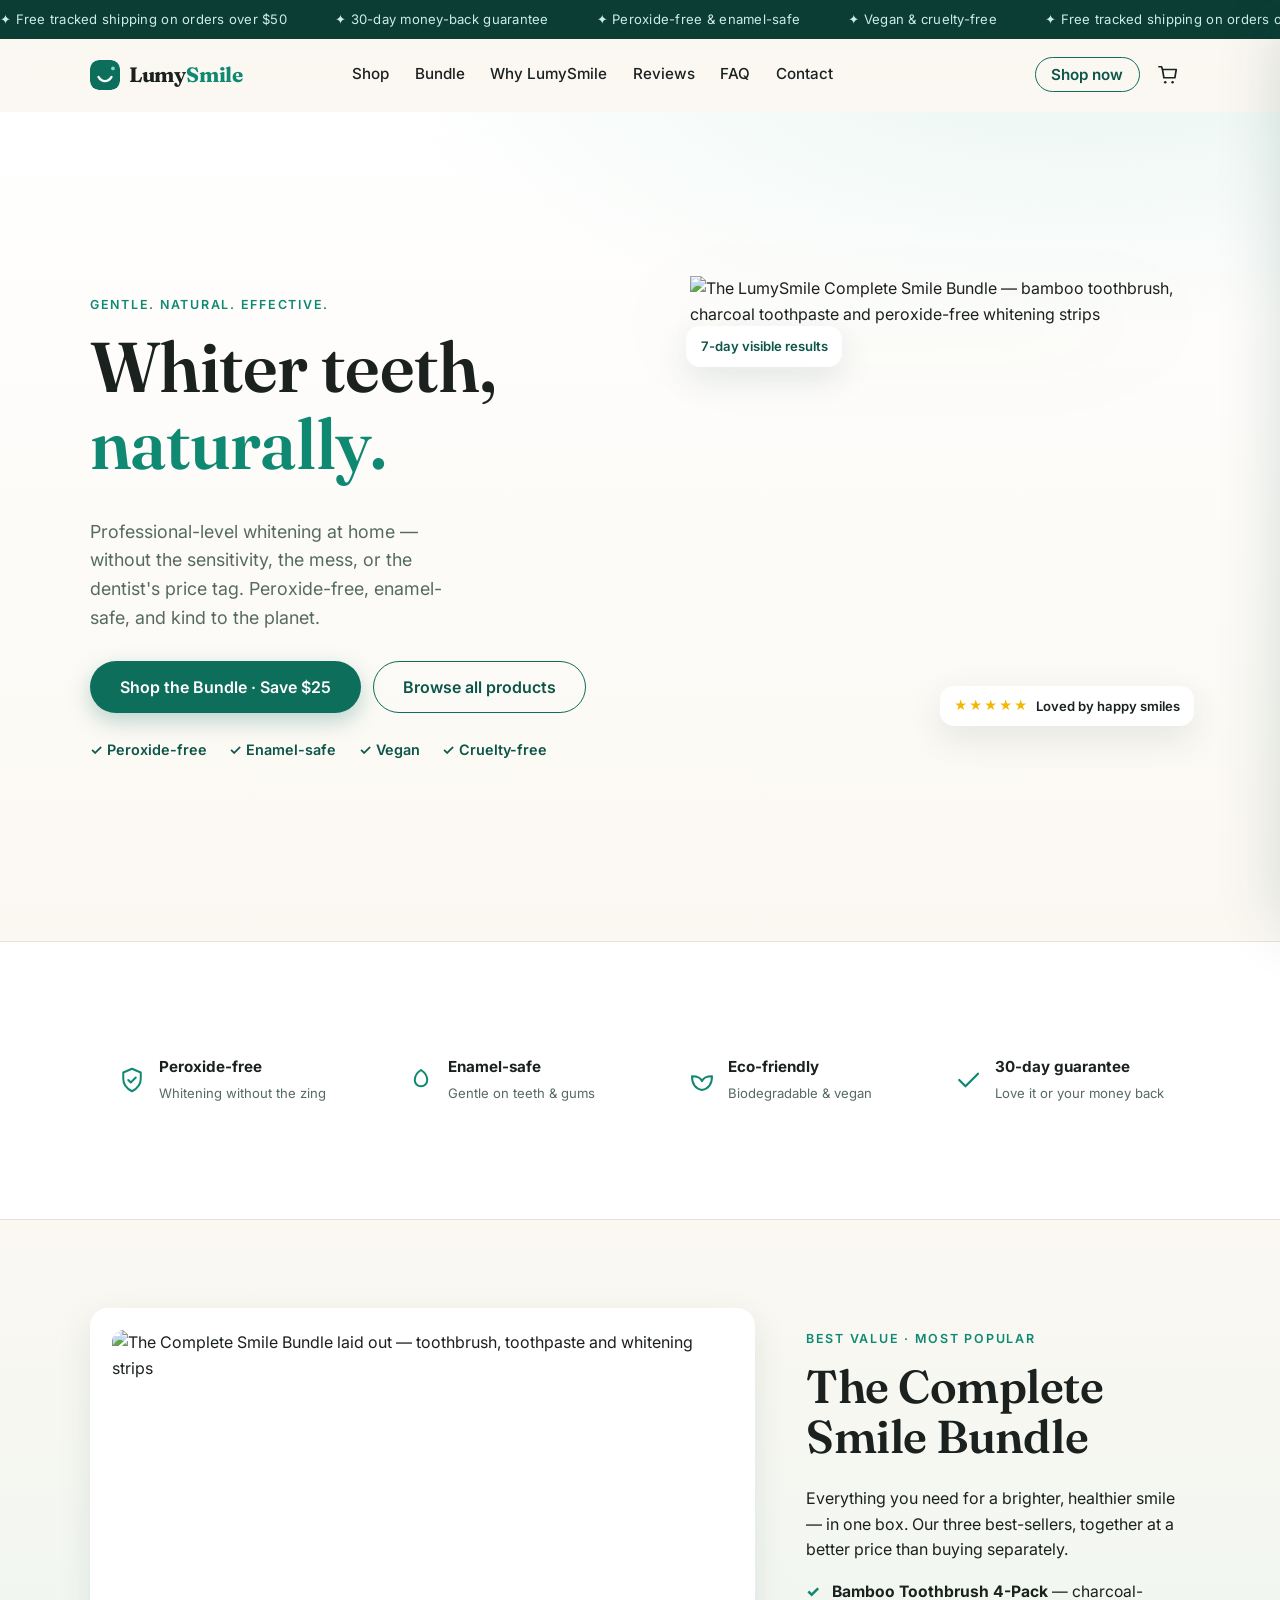
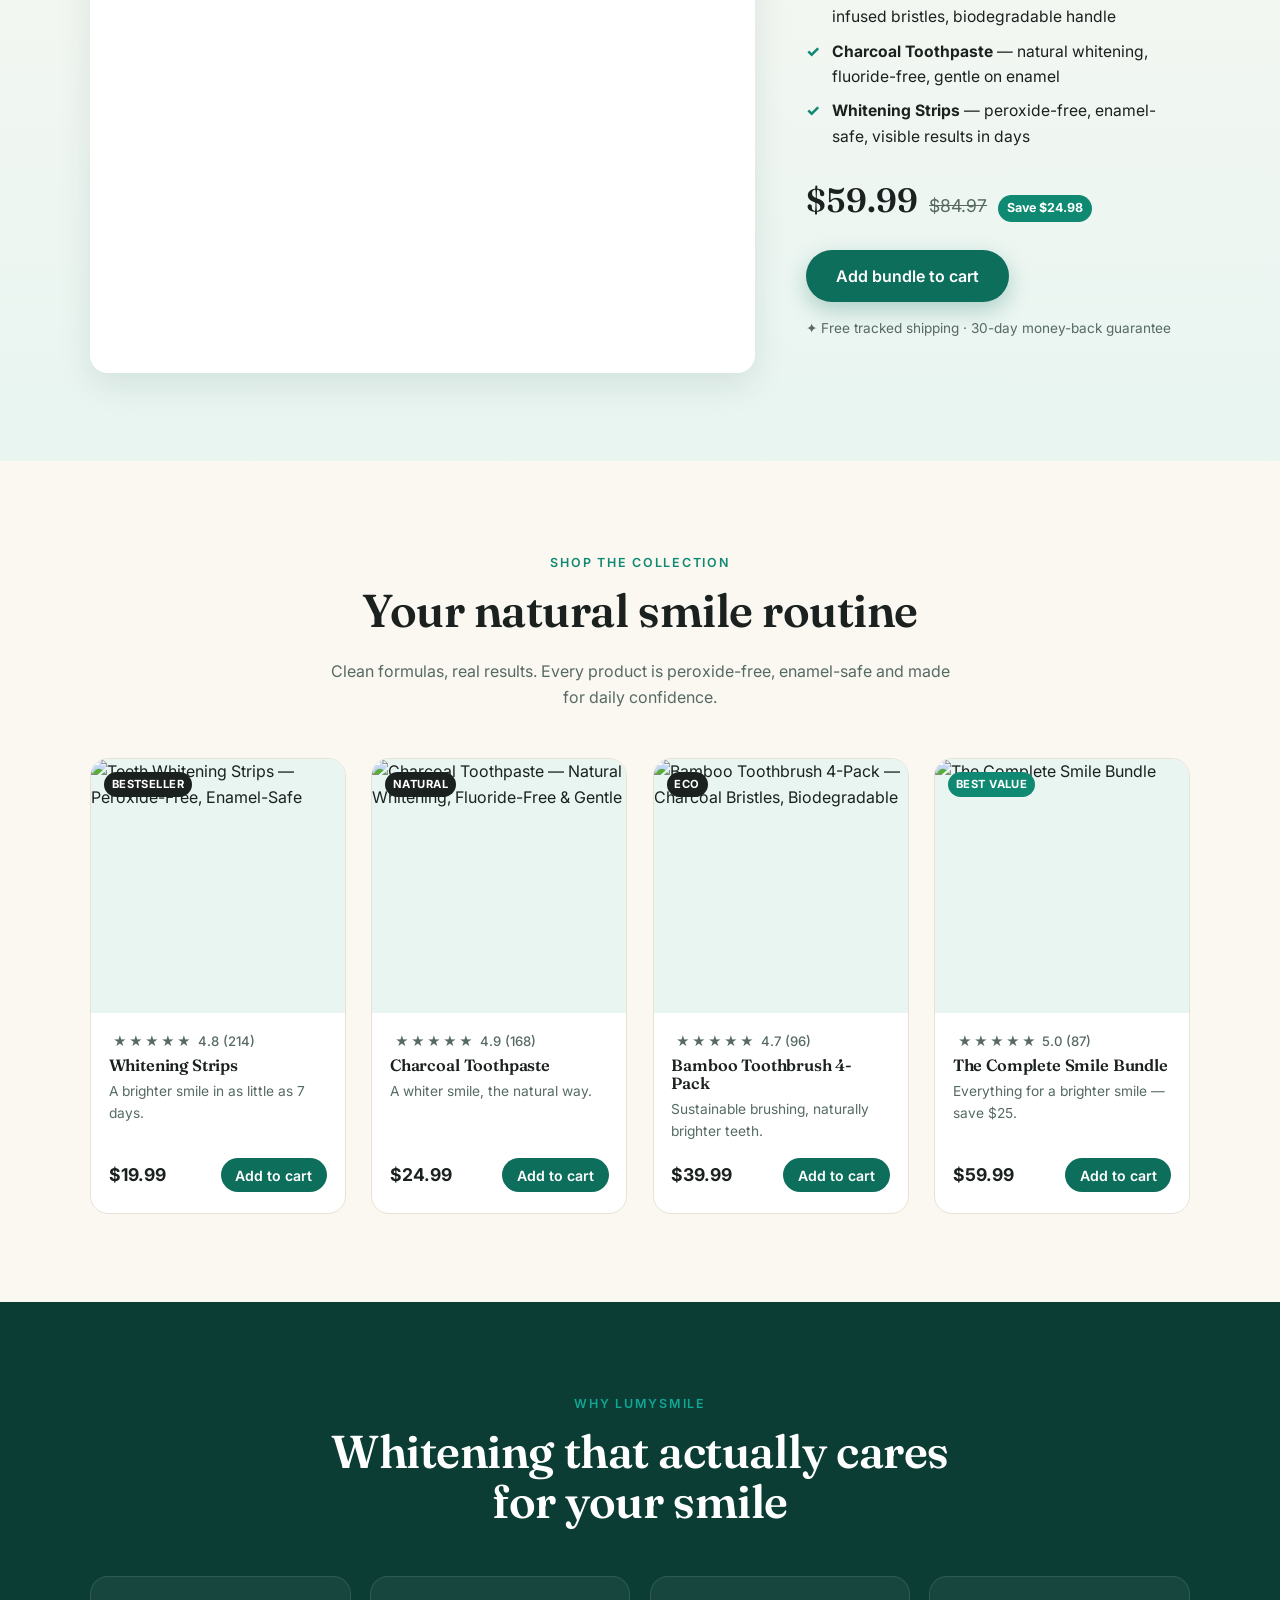
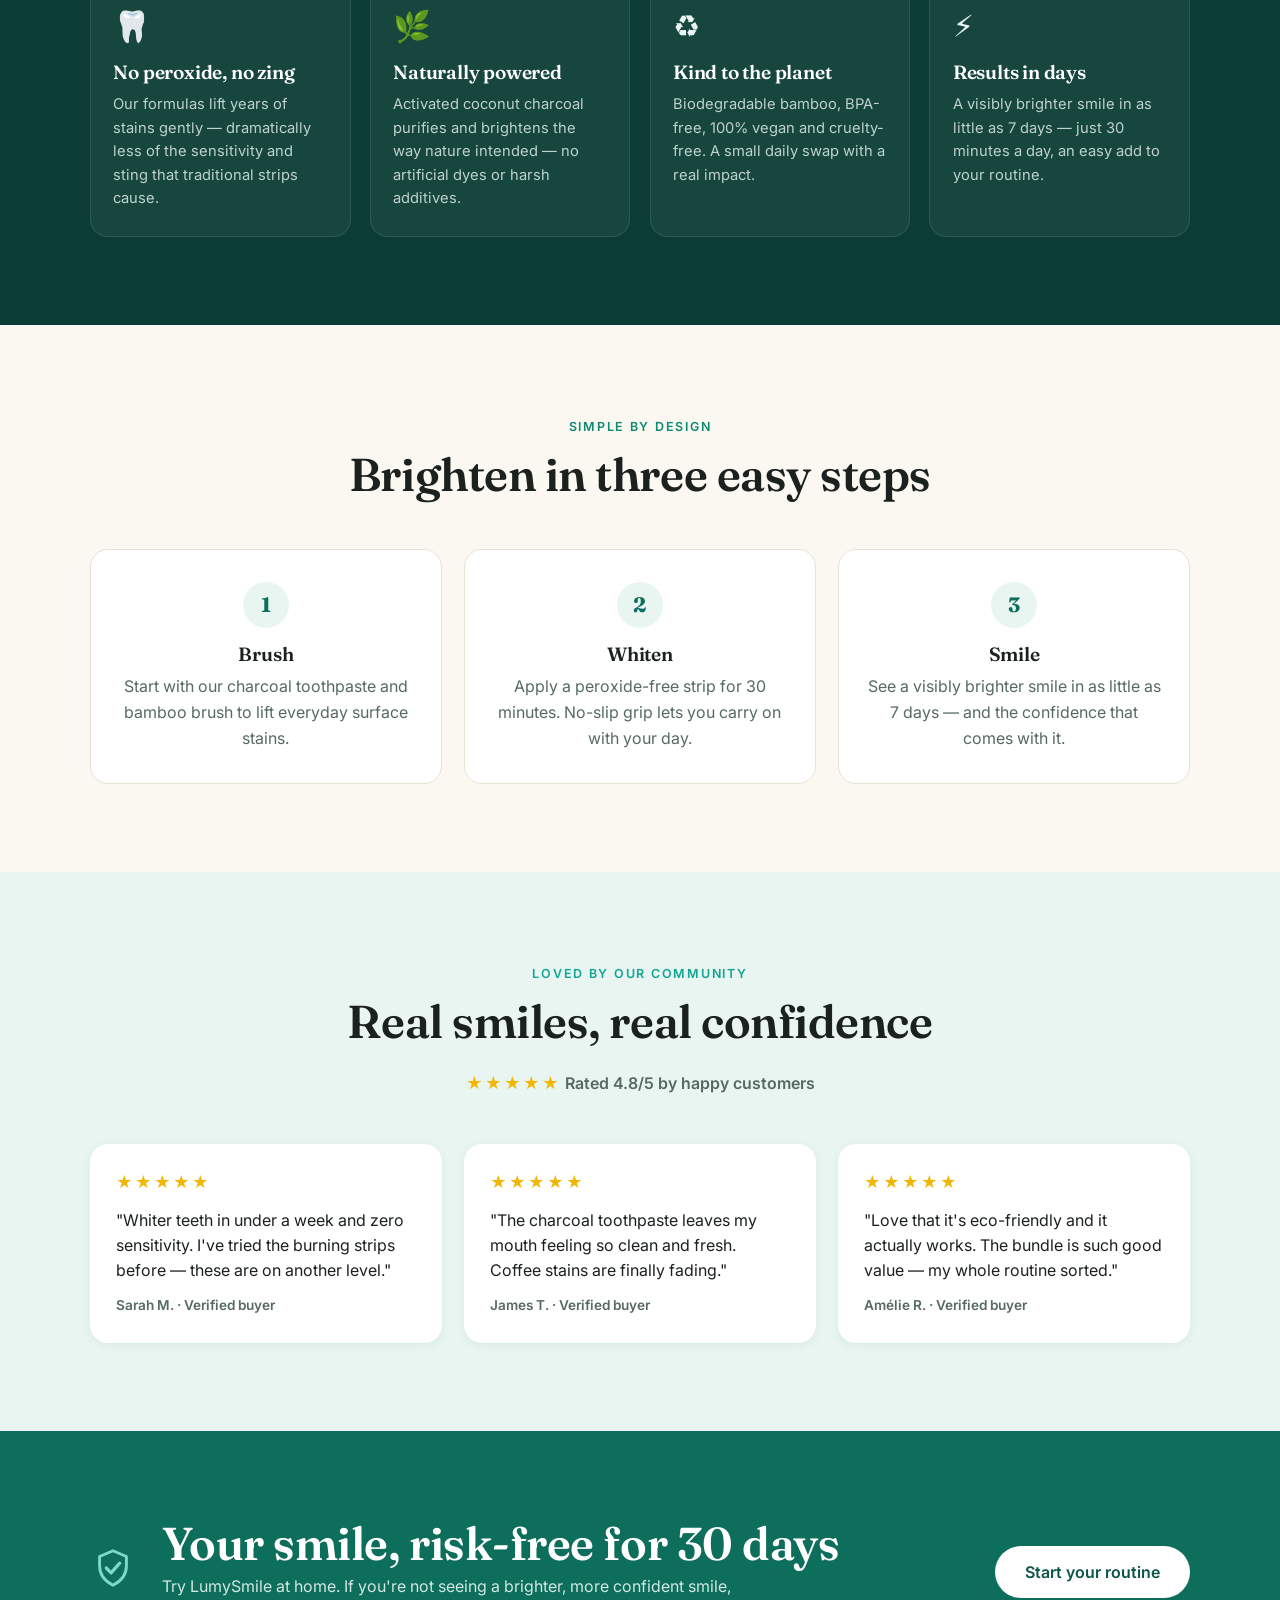
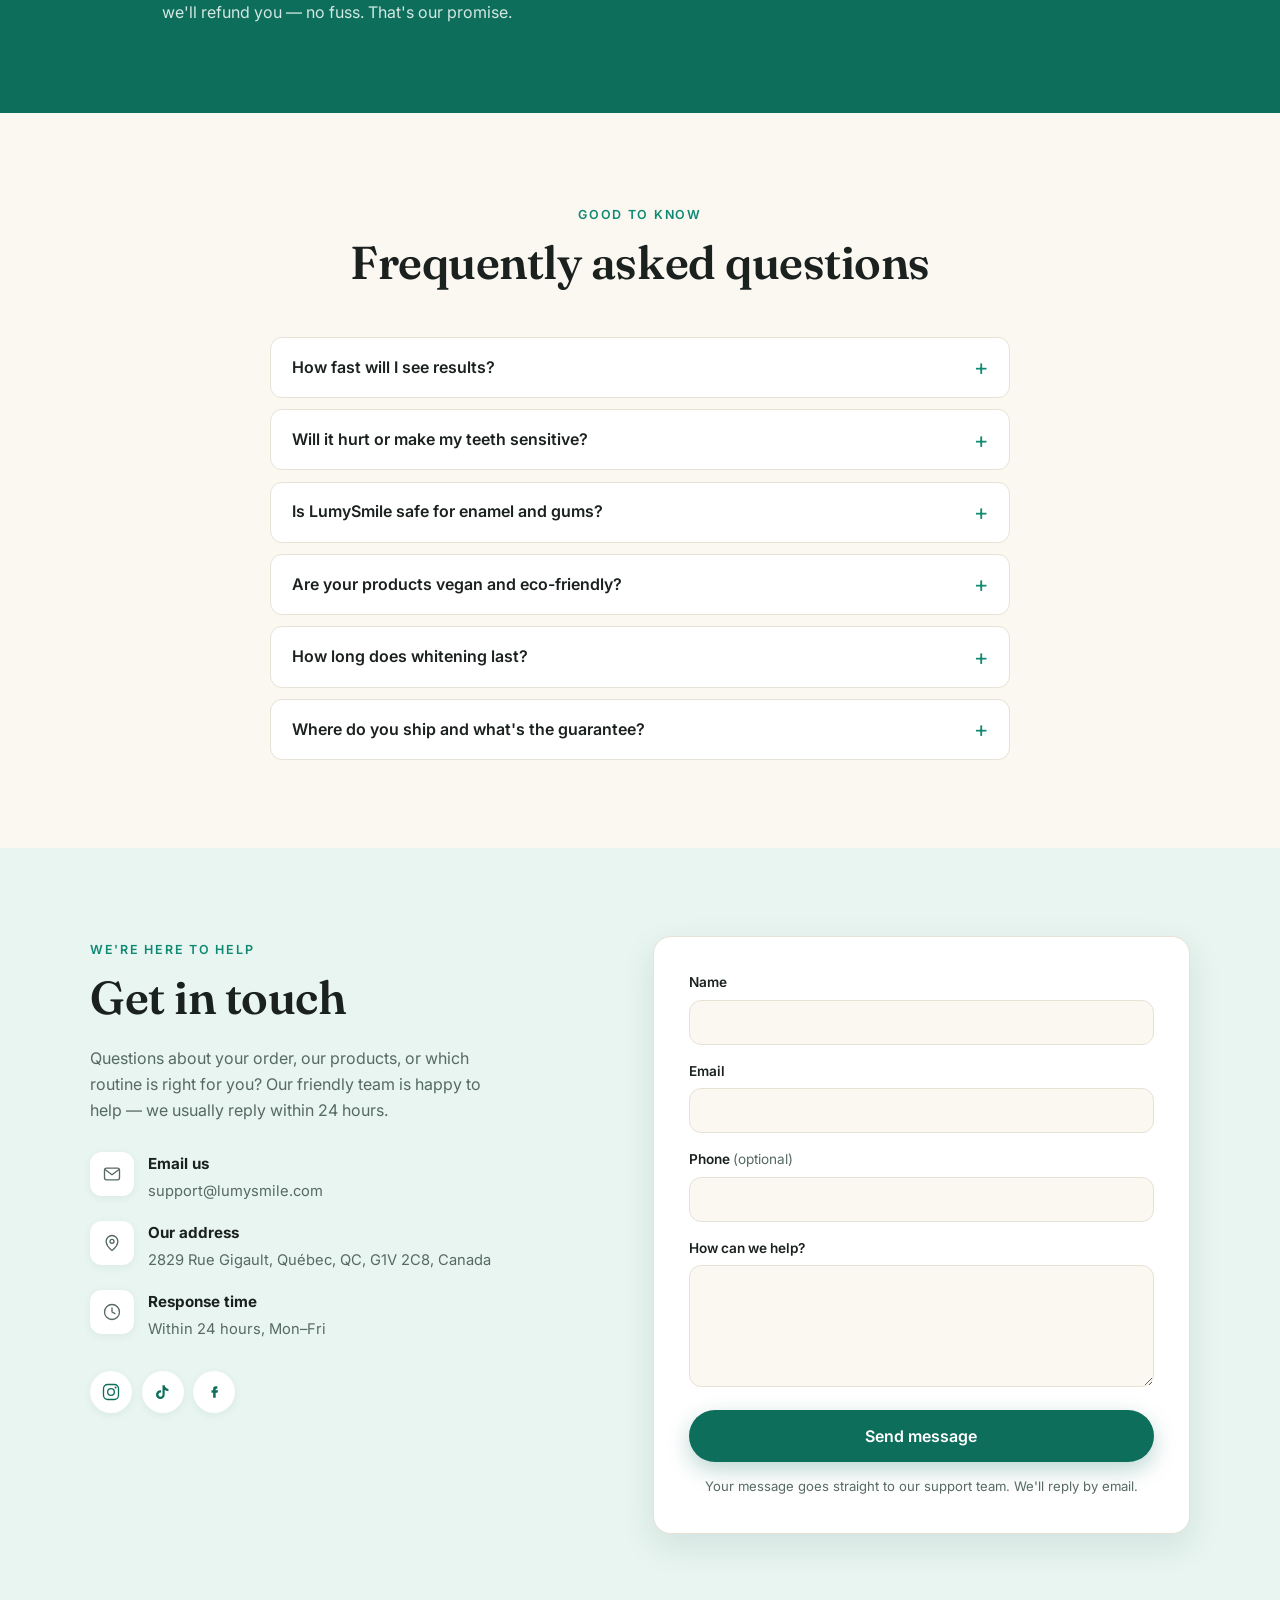
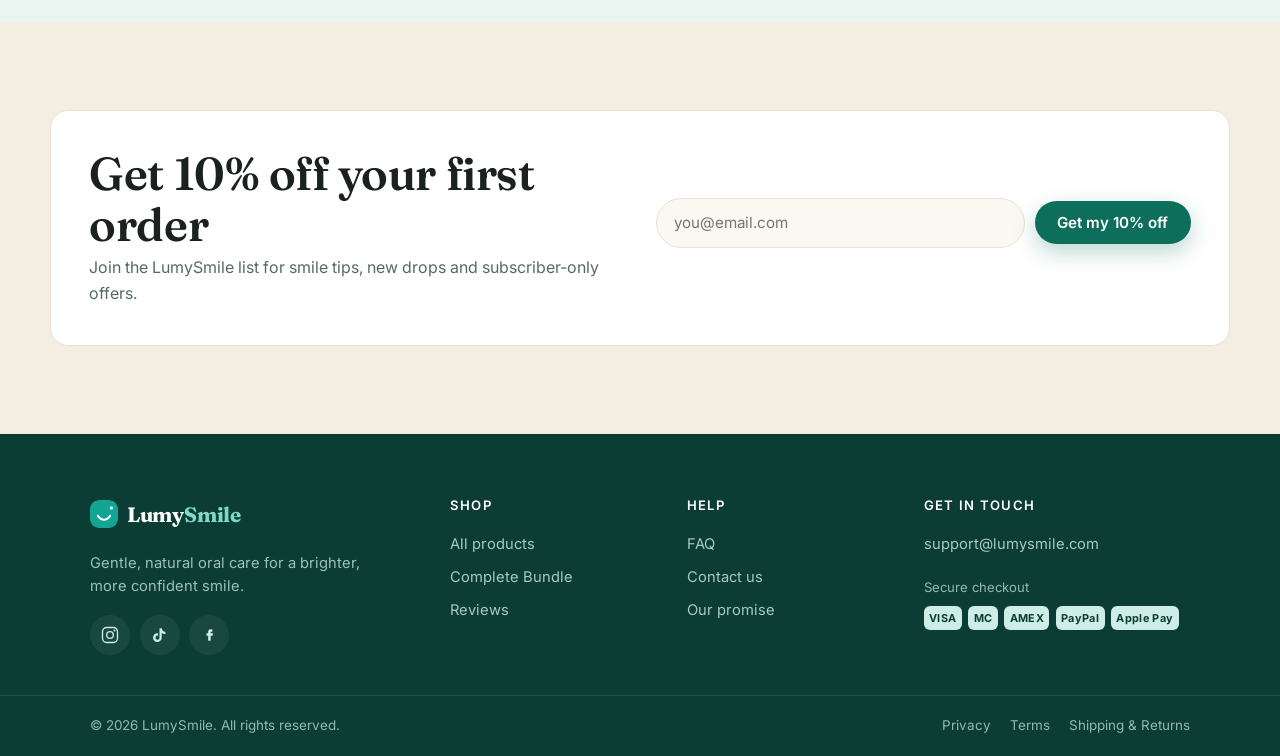
==== commit 20206e6a: "Add Contact section with functional Shopify contact form Add a themed Contact section (nav + footer " ====
--- a/index.html
+++ b/index.html
@@ -63,6 +63,7 @@
         <a href="#why">Why LumySmile</a>
         <a href="#reviews">Reviews</a>
         <a href="#faq">FAQ</a>
+        <a href="#contact">Contact</a>
       </nav>
 
       <div class="header__actions">
@@ -311,6 +312,85 @@
       </div>
     </section>
 
+    <!-- Contact -->
+    <section class="contact" id="contact">
+      <div class="container contact__inner">
+        <div class="contact__intro">
+          <span class="eyebrow">We're here to help</span>
+          <h2>Get in touch</h2>
+          <p>Questions about your order, our products, or which routine is right for you? Our friendly team is happy to help — we usually reply within 24 hours.</p>
+
+          <ul class="contact__info">
+            <li>
+              <span class="contact__ico" aria-hidden="true">
+                <svg viewBox="0 0 24 24" width="20" height="20"><rect x="3" y="5" width="18" height="14" rx="2.5" fill="none" stroke="currentColor" stroke-width="1.6"/><path d="M4 7l8 6 8-6" fill="none" stroke="currentColor" stroke-width="1.6" stroke-linecap="round" stroke-linejoin="round"/></svg>
+              </span>
+              <div>
+                <strong>Email us</strong>
+                <a href="mailto:support@lumysmile.com">support@lumysmile.com</a>
+              </div>
+            </li>
+            <li>
+              <span class="contact__ico" aria-hidden="true">
+                <svg viewBox="0 0 24 24" width="20" height="20"><path d="M12 21s7-5.4 7-11a7 7 0 1 0-14 0c0 5.6 7 11 7 11Z" fill="none" stroke="currentColor" stroke-width="1.6" stroke-linejoin="round"/><circle cx="12" cy="10" r="2.4" fill="none" stroke="currentColor" stroke-width="1.6"/></svg>
+              </span>
+              <div>
+                <strong>Our address</strong>
+                <span>2829 Rue Gigault, Québec, QC, G1V 2C8, Canada</span>
+              </div>
+            </li>
+            <li>
+              <span class="contact__ico" aria-hidden="true">
+                <svg viewBox="0 0 24 24" width="20" height="20"><circle cx="12" cy="12" r="9" fill="none" stroke="currentColor" stroke-width="1.6"/><path d="M12 7v5l3.5 2" fill="none" stroke="currentColor" stroke-width="1.6" stroke-linecap="round" stroke-linejoin="round"/></svg>
+              </span>
+              <div>
+                <strong>Response time</strong>
+                <span>Within 24 hours, Mon–Fri</span>
+              </div>
+            </li>
+          </ul>
+
+          <div class="contact__social">
+            <a href="https://instagram.com" aria-label="Instagram" target="_blank" rel="noopener">
+              <svg viewBox="0 0 24 24" width="20" height="20" aria-hidden="true"><rect x="3" y="3" width="18" height="18" rx="5" fill="none" stroke="currentColor" stroke-width="1.6"/><circle cx="12" cy="12" r="4" fill="none" stroke="currentColor" stroke-width="1.6"/><circle cx="17.5" cy="6.5" r="1.2" fill="currentColor"/></svg>
+            </a>
+            <a href="https://tiktok.com" aria-label="TikTok" target="_blank" rel="noopener">
+              <svg viewBox="0 0 24 24" width="20" height="20" aria-hidden="true"><path d="M14 4c.4 2.4 2 4 4.5 4.3V11c-1.7 0-3.2-.5-4.5-1.4v5.6a5.2 5.2 0 1 1-5.2-5.2c.3 0 .6 0 .9.1v2.8a2.4 2.4 0 1 0 1.7 2.3V4H14Z" fill="currentColor"/></svg>
+            </a>
+            <a href="https://facebook.com" aria-label="Facebook" target="_blank" rel="noopener">
+              <svg viewBox="0 0 24 24" width="20" height="20" aria-hidden="true"><path d="M14 8h2V5h-2c-2 0-3 1.3-3 3v2H9v3h2v6h3v-6h2.2l.8-3H14V8.6c0-.4.2-.6.7-.6Z" fill="currentColor"/></svg>
+            </a>
+          </div>
+        </div>
+
+        <form class="contact__form" id="contactForm"
+              action="https://lumysmile.com/contact#contact_form"
+              method="post" accept-charset="UTF-8">
+          <input type="hidden" name="form_type" value="contact" />
+          <input type="hidden" name="utf8" value="✓" />
+
+          <div class="field">
+            <label for="cName">Name</label>
+            <input type="text" id="cName" name="contact[name]" autocomplete="name" required />
+          </div>
+          <div class="field">
+            <label for="cEmail">Email</label>
+            <input type="email" id="cEmail" name="contact[email]" autocomplete="email" required />
+          </div>
+          <div class="field">
+            <label for="cPhone">Phone <span class="field__opt">(optional)</span></label>
+            <input type="tel" id="cPhone" name="contact[phone]" autocomplete="tel" />
+          </div>
+          <div class="field">
+            <label for="cBody">How can we help?</label>
+            <textarea id="cBody" name="contact[body]" rows="5" required></textarea>
+          </div>
+          <button type="submit" class="btn btn--primary btn--lg btn--block">Send message</button>
+          <p class="contact__note" id="contactMsg" role="status" aria-live="polite">Your message goes straight to our support team. We'll reply by email.</p>
+        </form>
+      </div>
+    </section>
+
     <!-- Newsletter -->
     <section class="newsletter">
       <div class="container newsletter__inner">
@@ -363,7 +443,7 @@
       <div class="footer__col">
         <h4>Help</h4>
         <a href="#faq">FAQ</a>
-        <a href="mailto:support@lumysmile.com">Contact us</a>
+        <a href="#contact">Contact us</a>
         <a href="#why">Our promise</a>
       </div>
       <div class="footer__col">
--- a/assets/css/styles.css
+++ b/assets/css/styles.css
@@ -328,6 +328,47 @@
 }
 .faq__item[open] summary::after { transform: rotate(45deg); }
 .faq__item p { padding: 0 1.3rem 1.2rem; margin: 0; color: var(--muted); }
+
+/* ---------- Contact ---------- */
+.contact { background: var(--mint-100); }
+.contact__inner {
+  display: grid; grid-template-columns: 1fr 1.05fr; gap: clamp(1.6rem, 4vw, 3.5rem);
+  align-items: start;
+}
+.contact__intro > p { color: var(--muted); max-width: 42ch; }
+.contact__info { list-style: none; padding: 0; margin: 1.8rem 0; display: grid; gap: 1.1rem; }
+.contact__info li { display: flex; gap: .9rem; align-items: flex-start; }
+.contact__ico {
+  flex: none; width: 44px; height: 44px; border-radius: 12px; display: grid; place-items: center;
+  background: #fff; color: var(--green-700); box-shadow: var(--shadow-sm);
+}
+.contact__info strong { display: block; font-size: .95rem; margin-bottom: .1rem; }
+.contact__info a, .contact__info span { color: var(--muted); font-size: .92rem; }
+.contact__info a:hover { color: var(--green-700); }
+.contact__social { display: flex; gap: .6rem; margin-top: .4rem; }
+.contact__social a {
+  width: 42px; height: 42px; display: grid; place-items: center; border-radius: 50%;
+  background: #fff; color: var(--green-700); box-shadow: var(--shadow-sm);
+  transition: background .2s, color .2s, transform .2s;
+}
+.contact__social a:hover { background: var(--green-600); color: #fff; transform: translateY(-2px); }
+
+.contact__form {
+  background: #fff; border: 1px solid var(--line); border-radius: var(--radius);
+  padding: clamp(1.4rem, 3vw, 2.2rem); box-shadow: var(--shadow-md);
+}
+.field { margin-bottom: 1rem; }
+.field label { display: block; font-size: .85rem; font-weight: 600; margin-bottom: .35rem; }
+.field__opt { color: var(--muted); font-weight: 400; }
+.field input, .field textarea {
+  width: 100%; padding: .8em 1em; border: 1.5px solid var(--line); border-radius: var(--radius-sm);
+  font-size: .95rem; font-family: inherit; color: var(--charcoal); background: var(--cream);
+  transition: border-color .2s, box-shadow .2s; resize: vertical;
+}
+.field input:focus, .field textarea:focus {
+  outline: none; border-color: var(--green-500); box-shadow: 0 0 0 4px var(--mint-100);
+}
+.contact__note { font-size: .82rem; color: var(--muted); text-align: center; margin: .9rem 0 0; }
 
 /* ---------- Newsletter ---------- */
 .newsletter { background: var(--cream-2); }
@@ -481,6 +522,7 @@
   .steps__grid { grid-template-columns: 1fr; }
   .reviews__grid { grid-template-columns: 1fr; }
   .guarantee__inner { grid-template-columns: 1fr; text-align: center; justify-items: center; }
+  .contact__inner { grid-template-columns: 1fr; }
   .newsletter__inner { grid-template-columns: 1fr; }
   .modal__grid { grid-template-columns: 1fr; }
 }
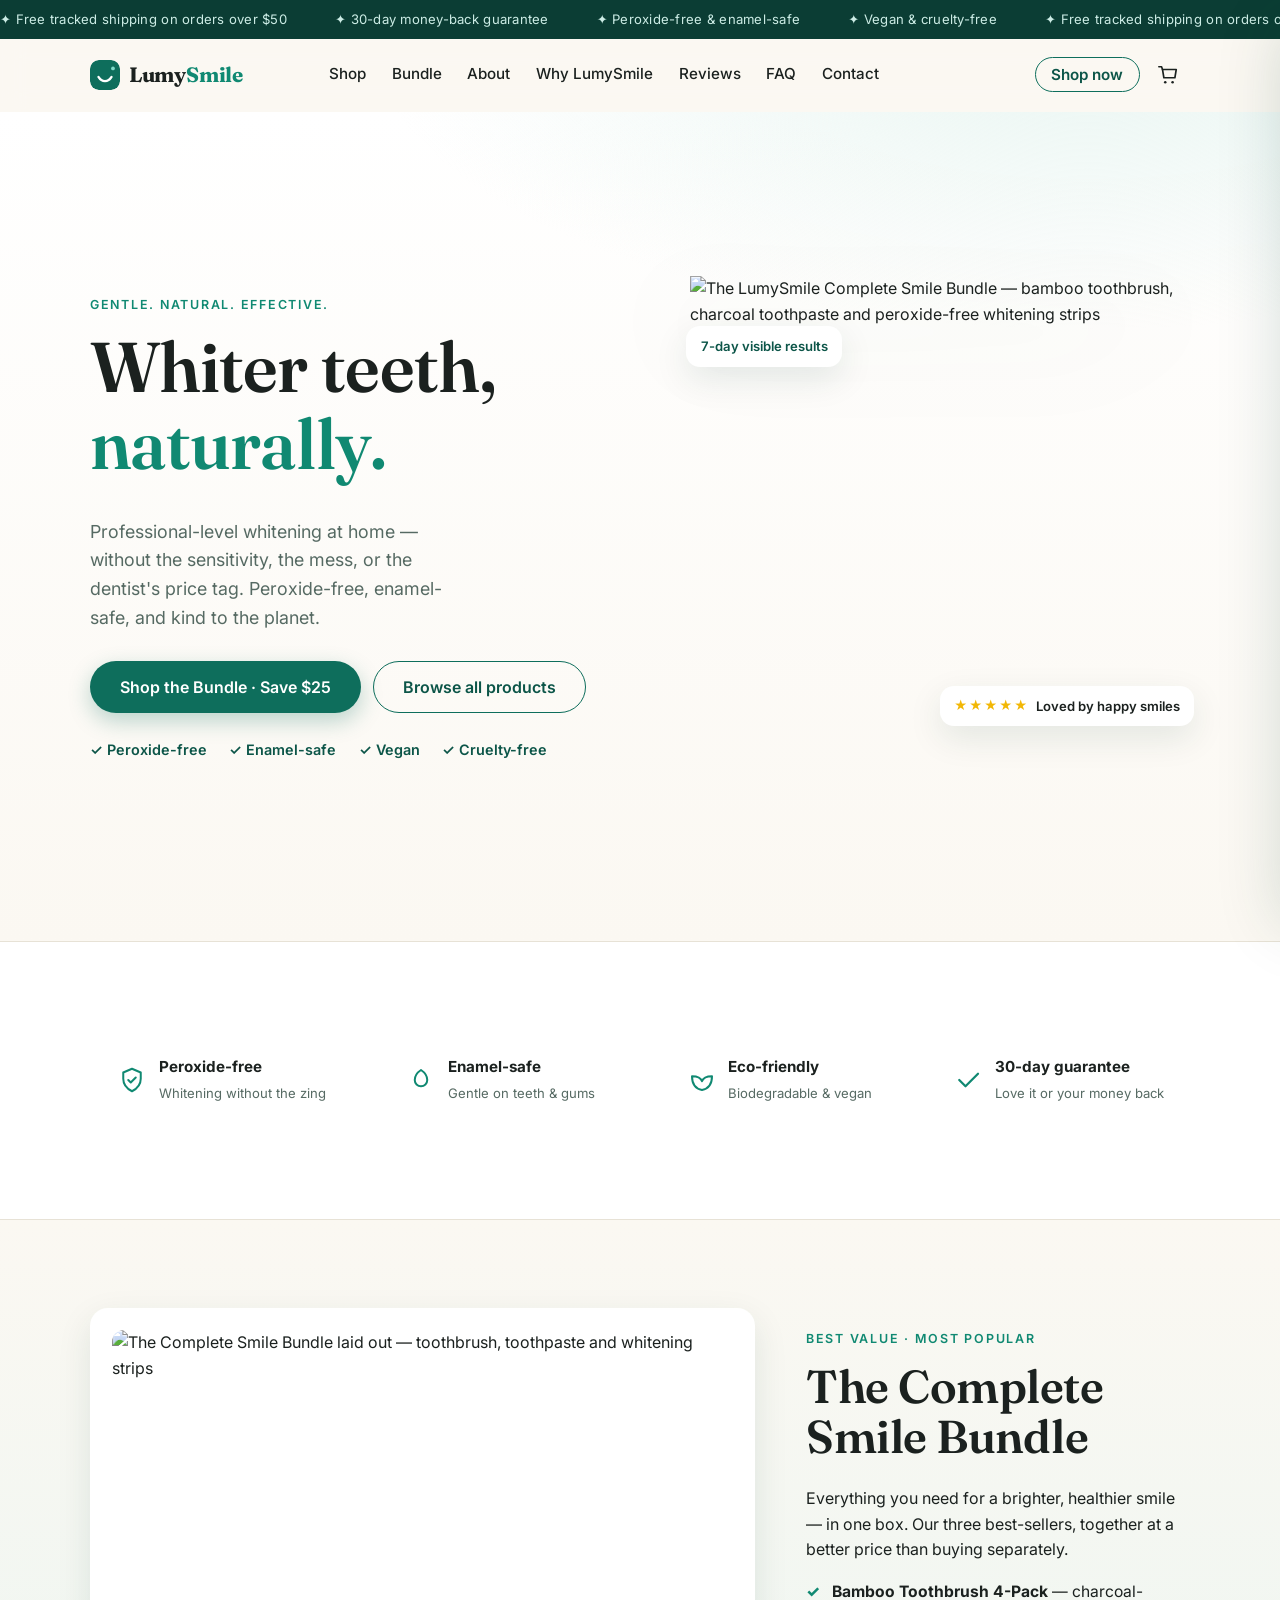
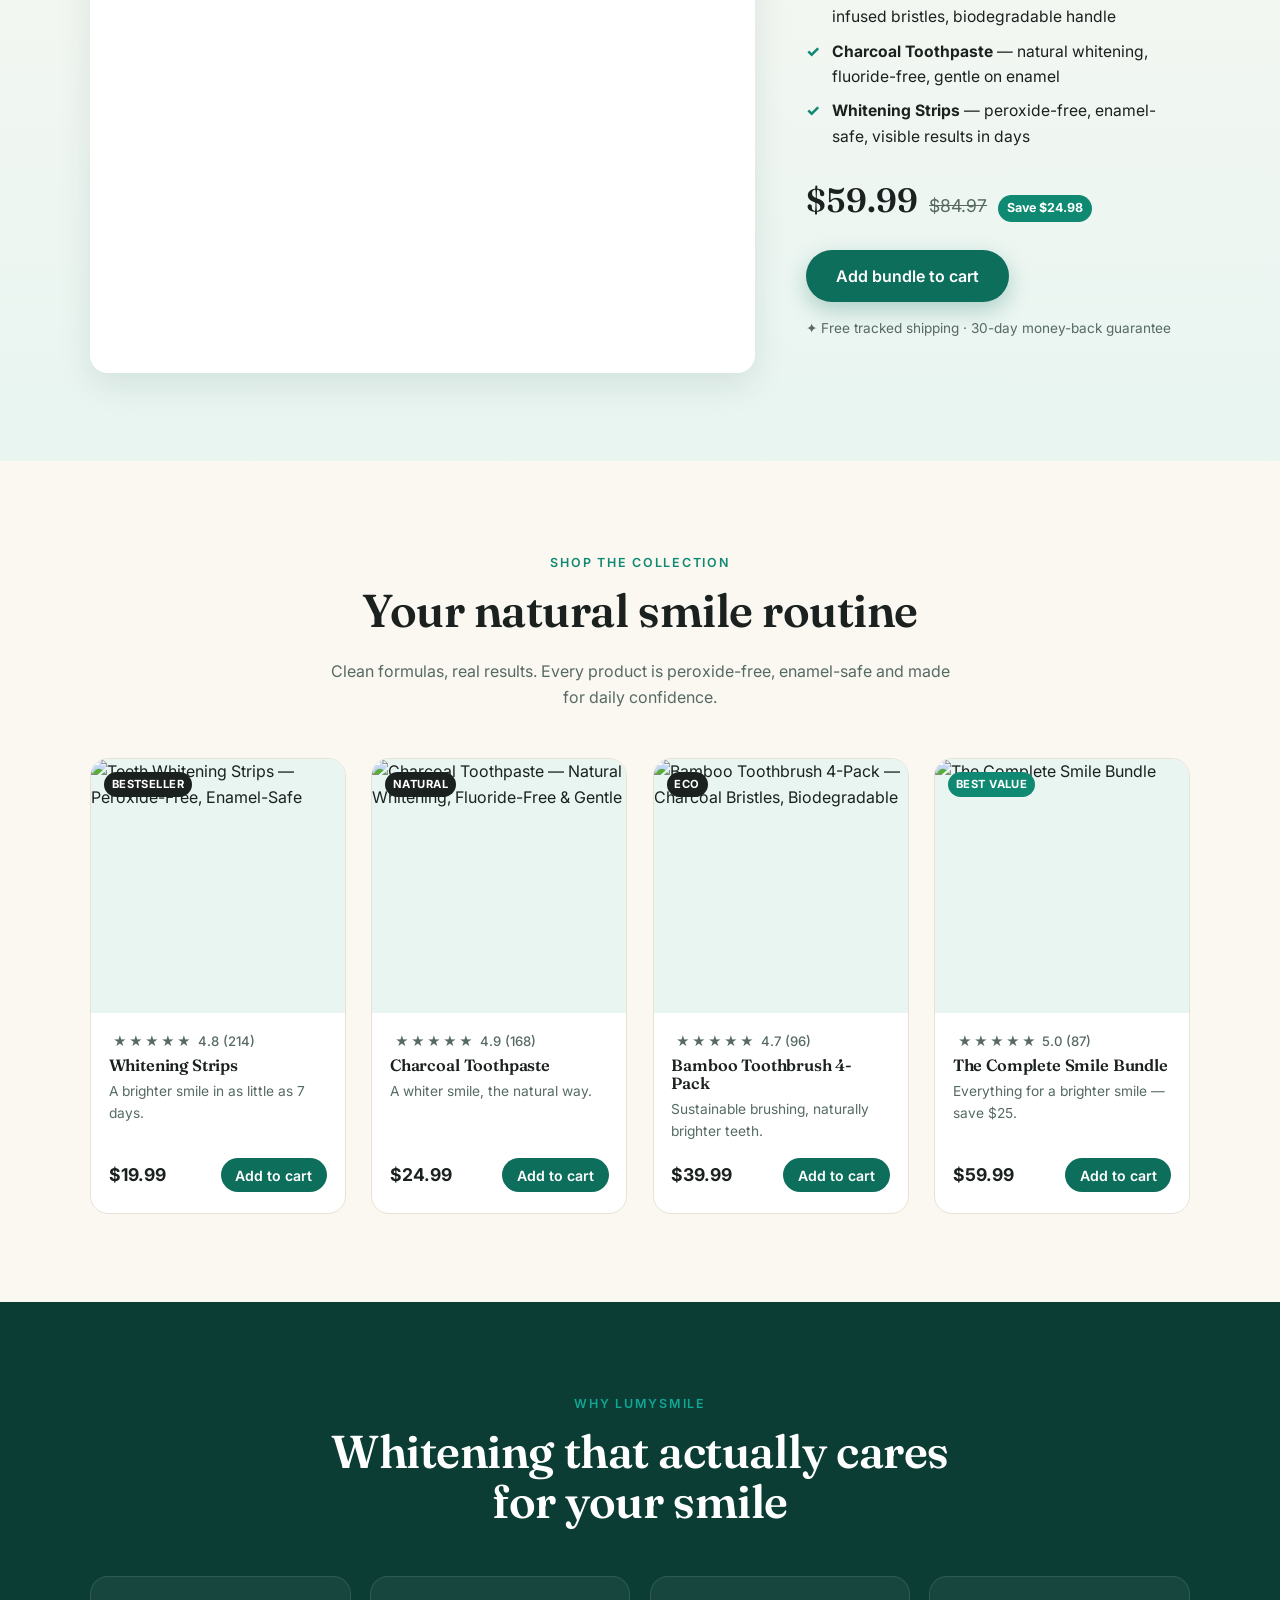
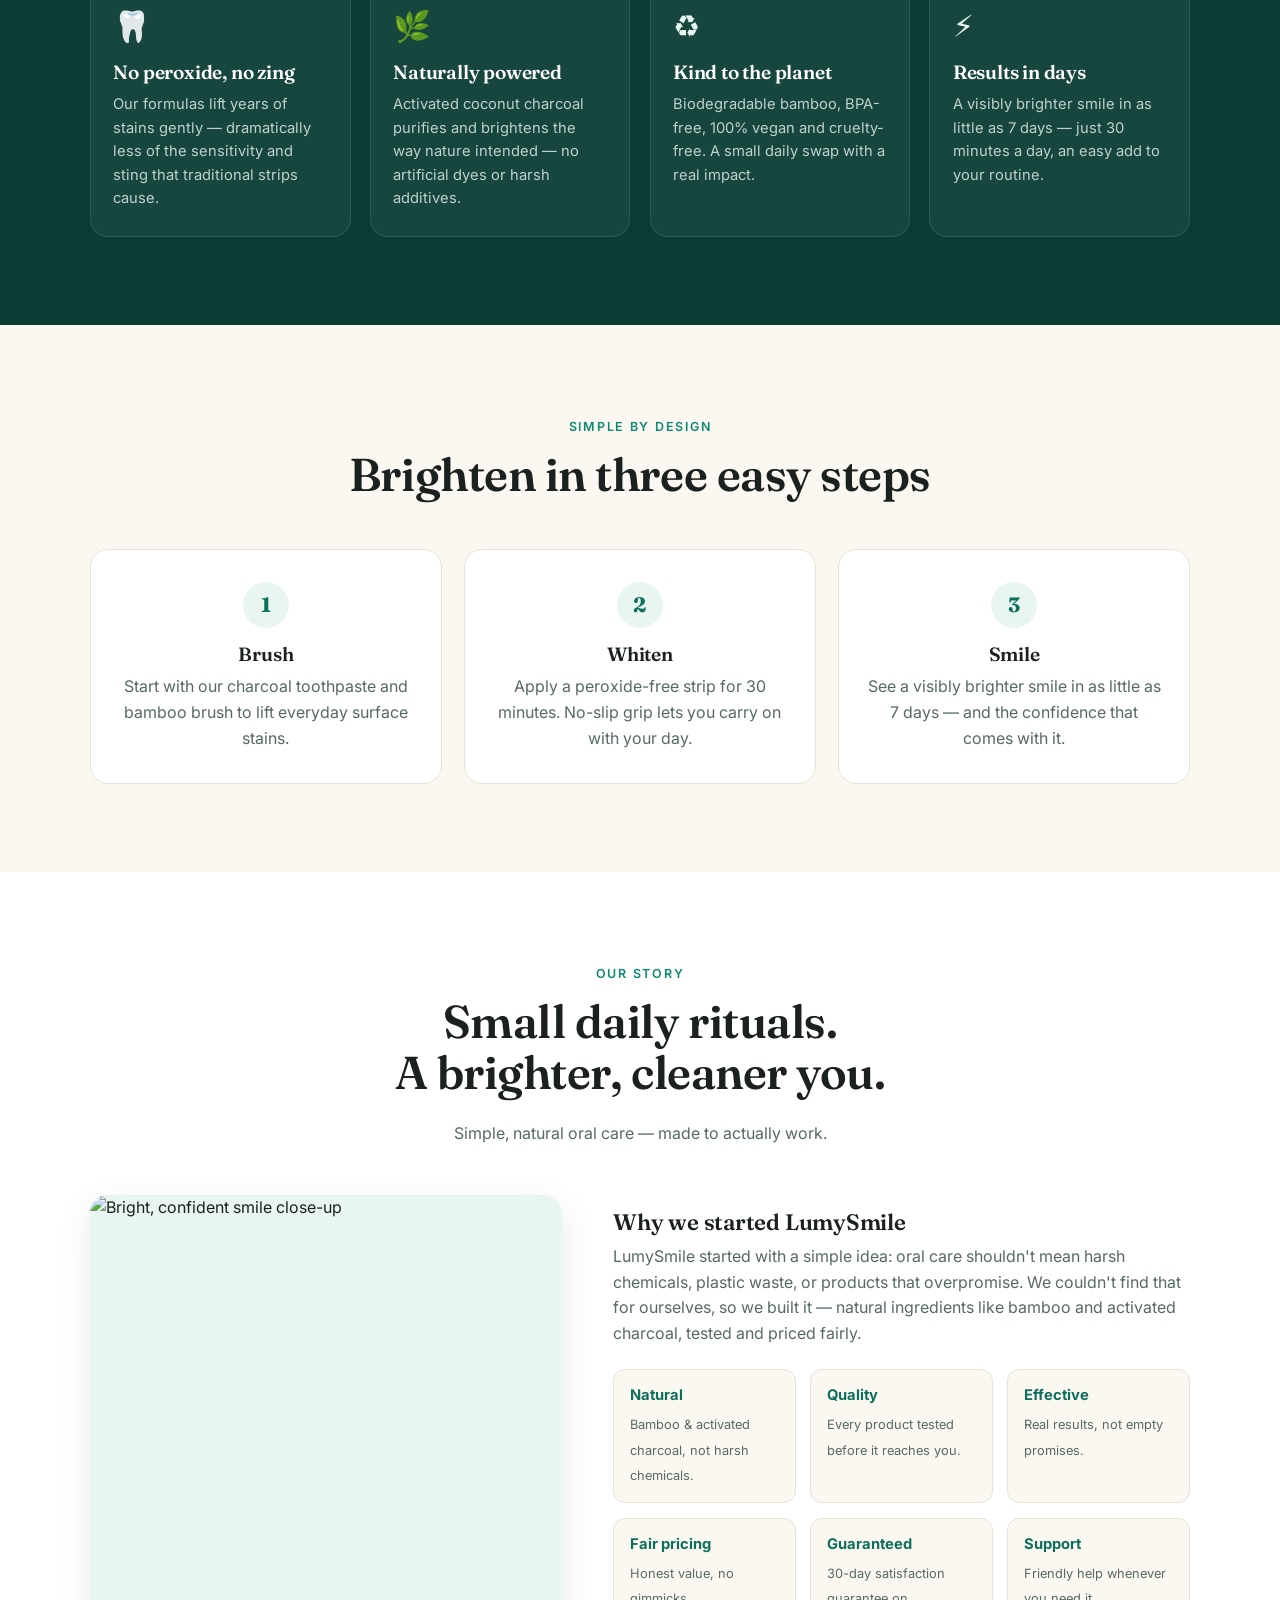
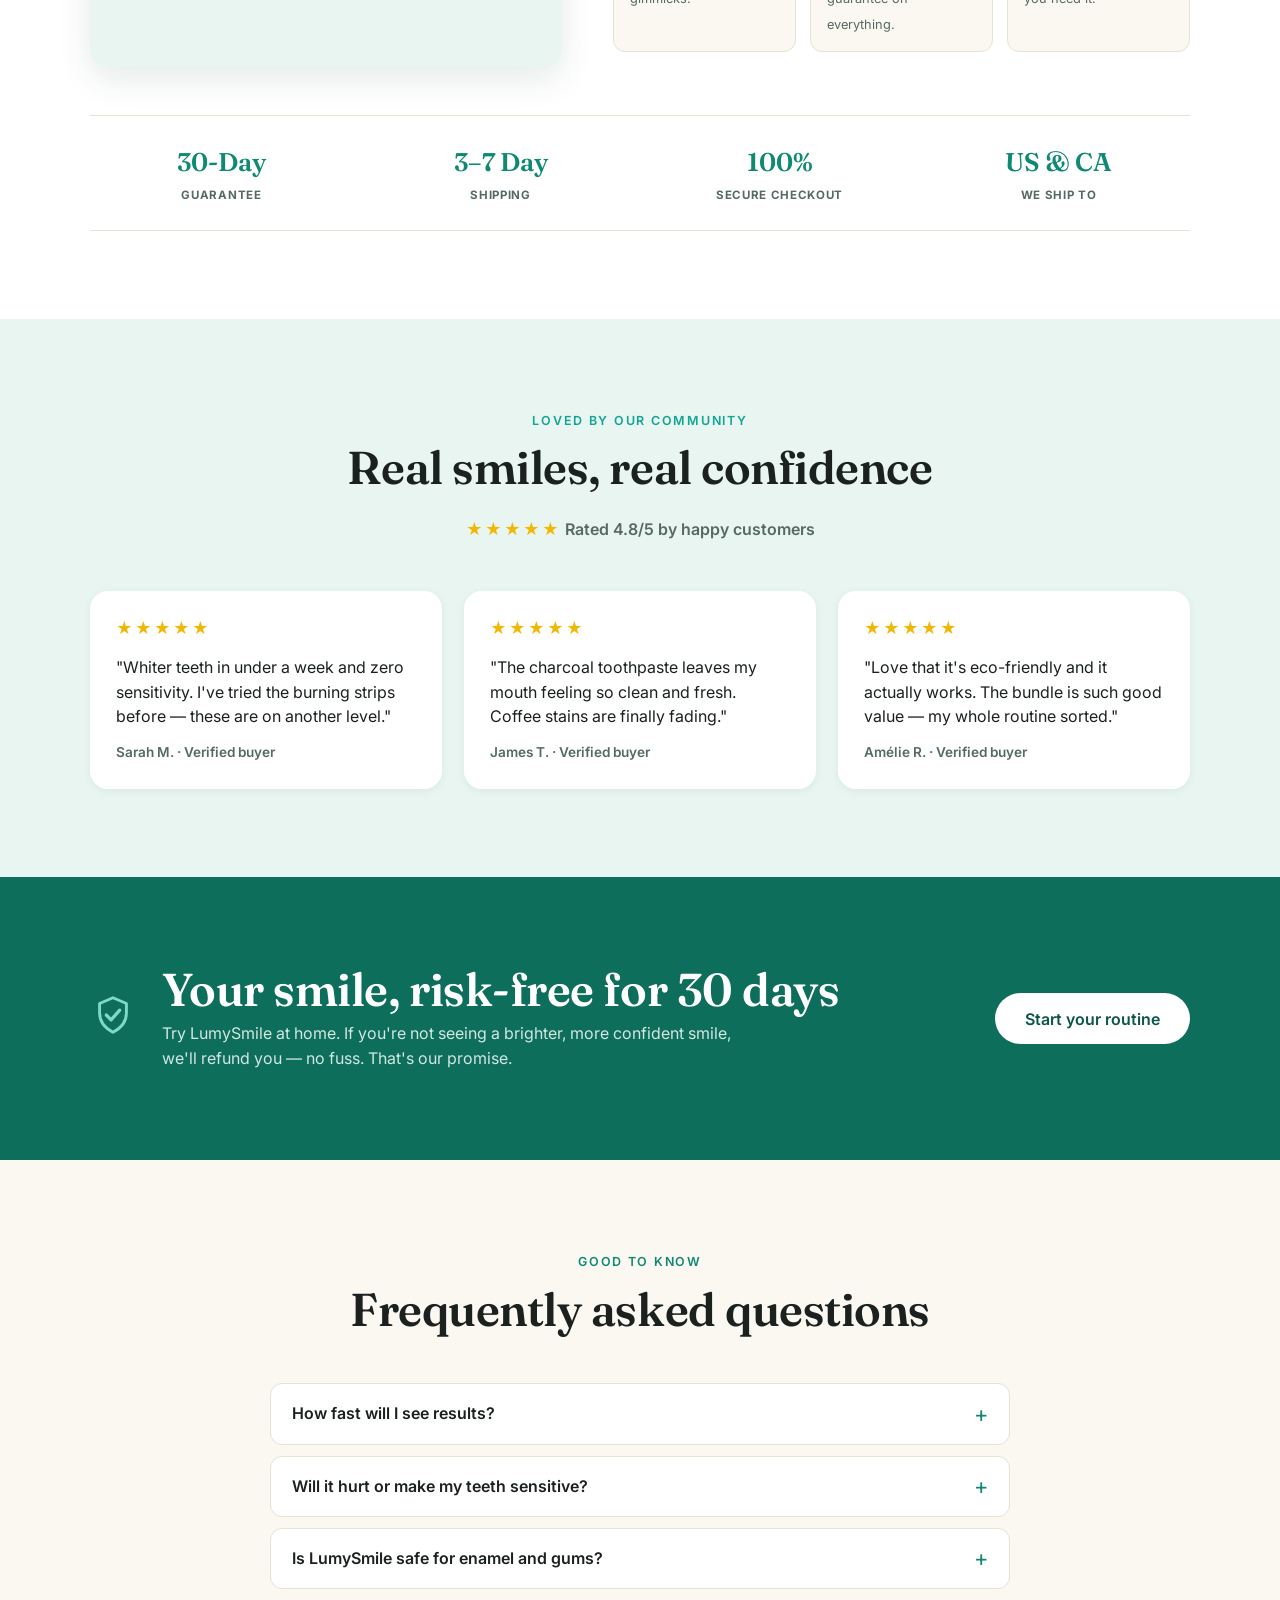
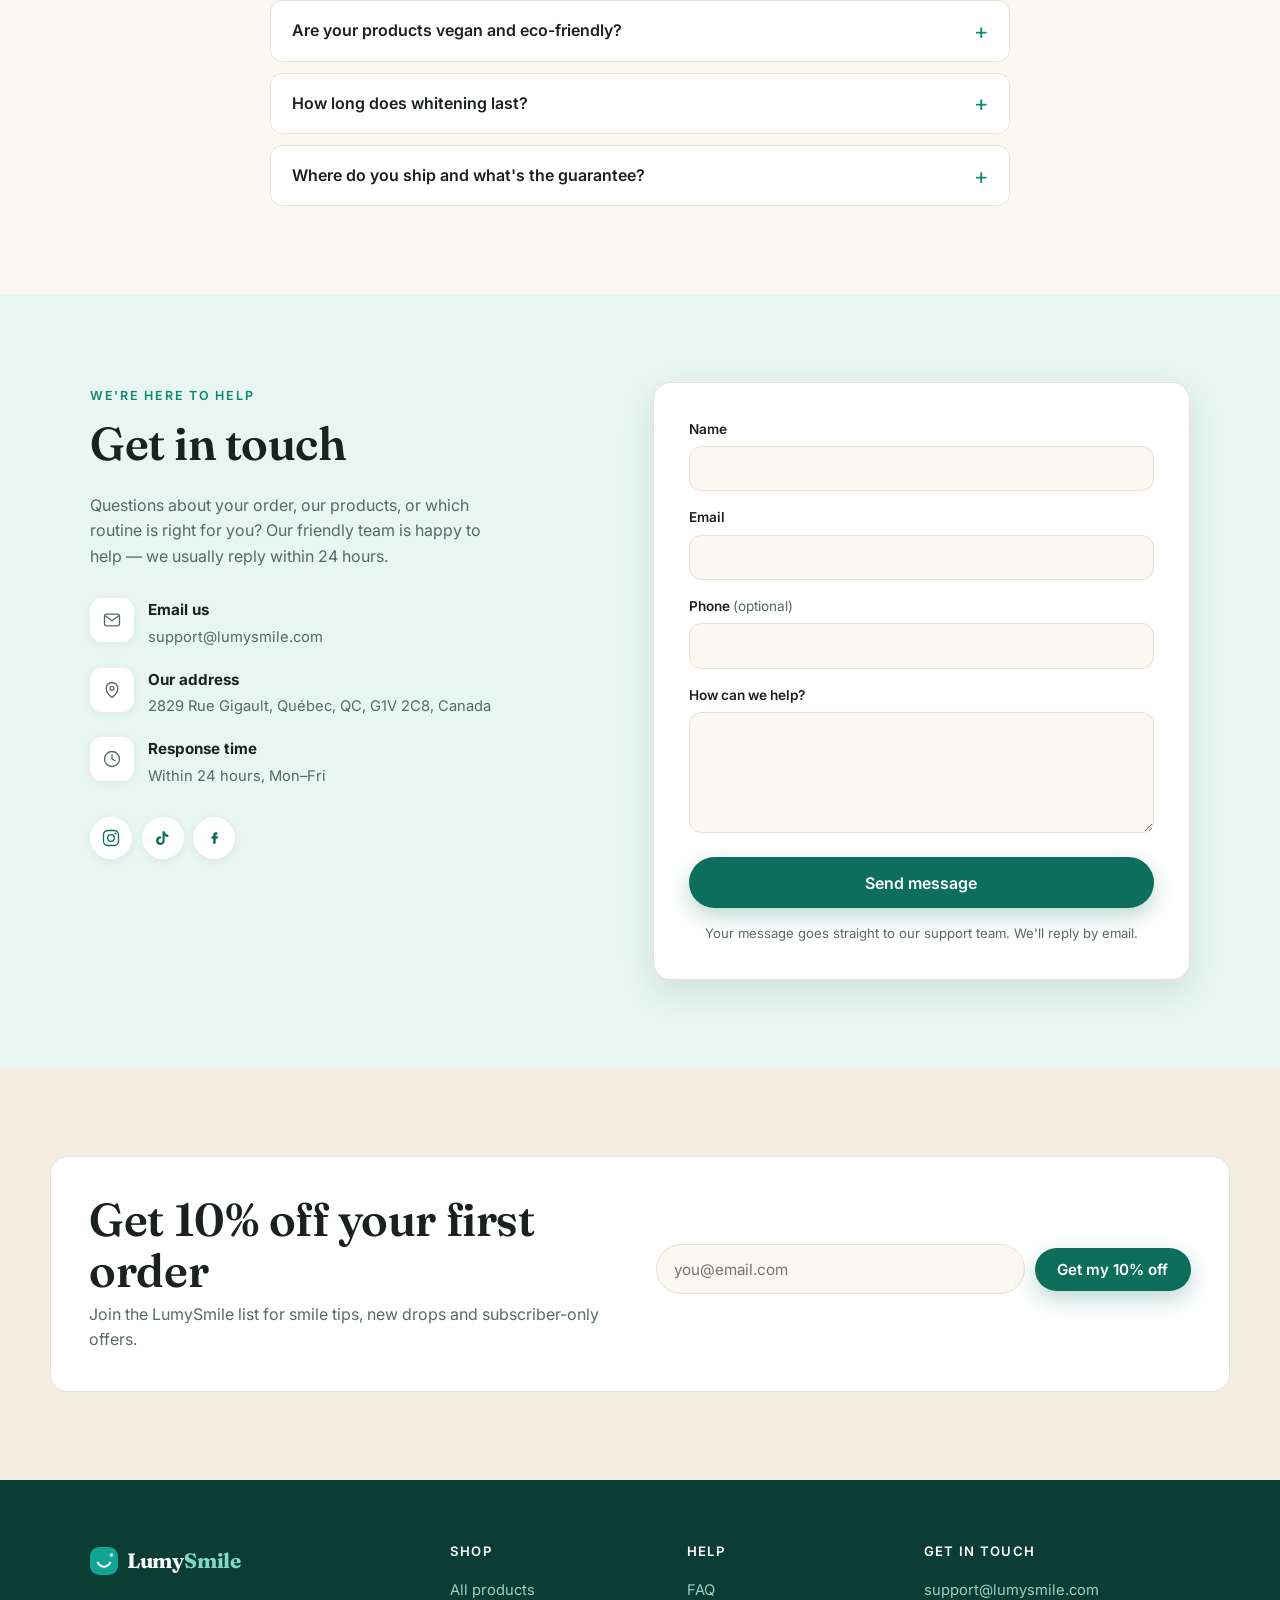
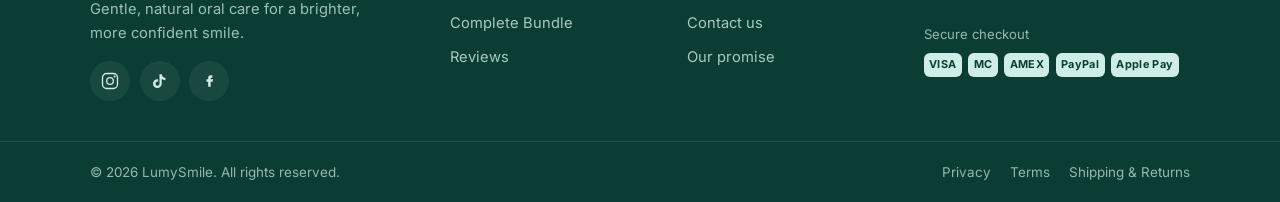
==== commit eb67cbe4: "Add Our Story / About section Add a themed "Our Story" section (nav link + anchor) reusing the store" ====
--- a/index.html
+++ b/index.html
@@ -60,6 +60,7 @@
       <nav class="nav" id="primaryNav" aria-label="Primary">
         <a href="#shop">Shop</a>
         <a href="#bundle">Bundle</a>
+        <a href="#about">About</a>
         <a href="#why">Why LumySmile</a>
         <a href="#reviews">Reviews</a>
         <a href="#faq">FAQ</a>
@@ -230,6 +231,43 @@
             <h3>Smile</h3>
             <p>See a visibly brighter smile in as little as 7 days — and the confidence that comes with it.</p>
           </div>
+        </div>
+      </div>
+    </section>
+
+    <!-- Our Story / About -->
+    <section class="story" id="about">
+      <div class="container">
+        <div class="section-head">
+          <span class="eyebrow">Our story</span>
+          <h2>Small daily rituals.<br>A brighter, cleaner you.</h2>
+          <p>Simple, natural oral care — made to actually work.</p>
+        </div>
+
+        <div class="story__top">
+          <div class="story__media">
+            <img src="https://cdn.shopify.com/s/files/1/0832/7469/4871/files/about-us-hero-smile-v2.png?v=1783986752"
+                 alt="Bright, confident smile close-up" width="560" height="560" loading="lazy" />
+          </div>
+          <div class="story__text">
+            <h3>Why we started LumySmile</h3>
+            <p>LumySmile started with a simple idea: oral care shouldn't mean harsh chemicals, plastic waste, or products that overpromise. We couldn't find that for ourselves, so we built it — natural ingredients like bamboo and activated charcoal, tested and priced fairly.</p>
+            <ul class="story__values">
+              <li><strong>Natural</strong><span>Bamboo &amp; activated charcoal, not harsh chemicals.</span></li>
+              <li><strong>Quality</strong><span>Every product tested before it reaches you.</span></li>
+              <li><strong>Effective</strong><span>Real results, not empty promises.</span></li>
+              <li><strong>Fair pricing</strong><span>Honest value, no gimmicks.</span></li>
+              <li><strong>Guaranteed</strong><span>30-day satisfaction guarantee on everything.</span></li>
+              <li><strong>Support</strong><span>Friendly help whenever you need it.</span></li>
+            </ul>
+          </div>
+        </div>
+
+        <div class="story__stats">
+          <div class="story__stat"><span class="story__num">30-Day</span><span class="story__label">Guarantee</span></div>
+          <div class="story__stat"><span class="story__num">3–7 Day</span><span class="story__label">Shipping</span></div>
+          <div class="story__stat"><span class="story__num">100%</span><span class="story__label">Secure checkout</span></div>
+          <div class="story__stat"><span class="story__num">US &amp; CA</span><span class="story__label">We ship to</span></div>
         </div>
       </div>
     </section>
--- a/assets/css/styles.css
+++ b/assets/css/styles.css
@@ -290,6 +290,37 @@
   font-family: var(--font-head); font-weight: 700; font-size: 1.3rem;
 }
 .steps__item p { color: var(--muted); margin: 0; }
+
+/* ---------- Our Story / About ---------- */
+.story { background: #fff; }
+.story__top {
+  display: grid; grid-template-columns: .9fr 1.1fr; gap: clamp(1.6rem, 4vw, 3.2rem);
+  align-items: center; margin-bottom: clamp(2rem, 4vw, 3rem);
+}
+.story__media {
+  border-radius: var(--radius); overflow: hidden; box-shadow: var(--shadow-md);
+  background: var(--mint-100);
+}
+.story__media img { width: 100%; aspect-ratio: 1/1; object-fit: cover; transition: transform .6s var(--ease); }
+.story__media:hover img { transform: scale(1.05); }
+.story__text h3 { font-size: 1.4rem; margin-bottom: .6rem; }
+.story__text > p { color: var(--muted); margin-bottom: 1.4rem; }
+.story__values { list-style: none; padding: 0; margin: 0; display: grid; grid-template-columns: repeat(3, 1fr); gap: .9rem; }
+.story__values li {
+  background: var(--cream); border: 1px solid var(--line); border-radius: var(--radius-sm);
+  padding: .9rem 1rem; transition: transform .25s var(--ease), box-shadow .25s;
+}
+.story__values li:hover { transform: translateY(-4px); box-shadow: var(--shadow-sm); }
+.story__values strong { display: block; font-size: .92rem; color: var(--green-700); margin-bottom: .2rem; }
+.story__values span { font-size: .8rem; color: var(--muted); line-height: 1.45; }
+
+.story__stats {
+  display: grid; grid-template-columns: repeat(4, 1fr); gap: 1rem;
+  border-top: 1px solid var(--line); border-bottom: 1px solid var(--line);
+  padding: 1.6rem 0; text-align: center;
+}
+.story__num { display: block; font-family: var(--font-head); font-size: 1.6rem; font-weight: 600; color: var(--green-600); }
+.story__label { display: block; font-size: .72rem; font-weight: 700; text-transform: uppercase; letter-spacing: .06em; color: var(--muted); margin-top: .2rem; }
 
 /* ---------- Reviews ---------- */
 .reviews { background: var(--mint-100); }
@@ -522,6 +553,8 @@
   .steps__grid { grid-template-columns: 1fr; }
   .reviews__grid { grid-template-columns: 1fr; }
   .guarantee__inner { grid-template-columns: 1fr; text-align: center; justify-items: center; }
+  .story__top { grid-template-columns: 1fr; }
+  .story__stats { grid-template-columns: repeat(2, 1fr); gap: 1.4rem 1rem; }
   .contact__inner { grid-template-columns: 1fr; }
   .newsletter__inner { grid-template-columns: 1fr; }
   .modal__grid { grid-template-columns: 1fr; }
@@ -530,6 +563,7 @@
 @media (max-width: 520px) {
   .product-grid { grid-template-columns: 1fr; }
   .why__grid { grid-template-columns: 1fr; }
+  .story__values { grid-template-columns: repeat(2, 1fr); }
   .footer__grid { grid-template-columns: 1fr; }
   h1 { font-size: clamp(2.3rem, 11vw, 3rem); }
   .btn--lg { width: 100%; }
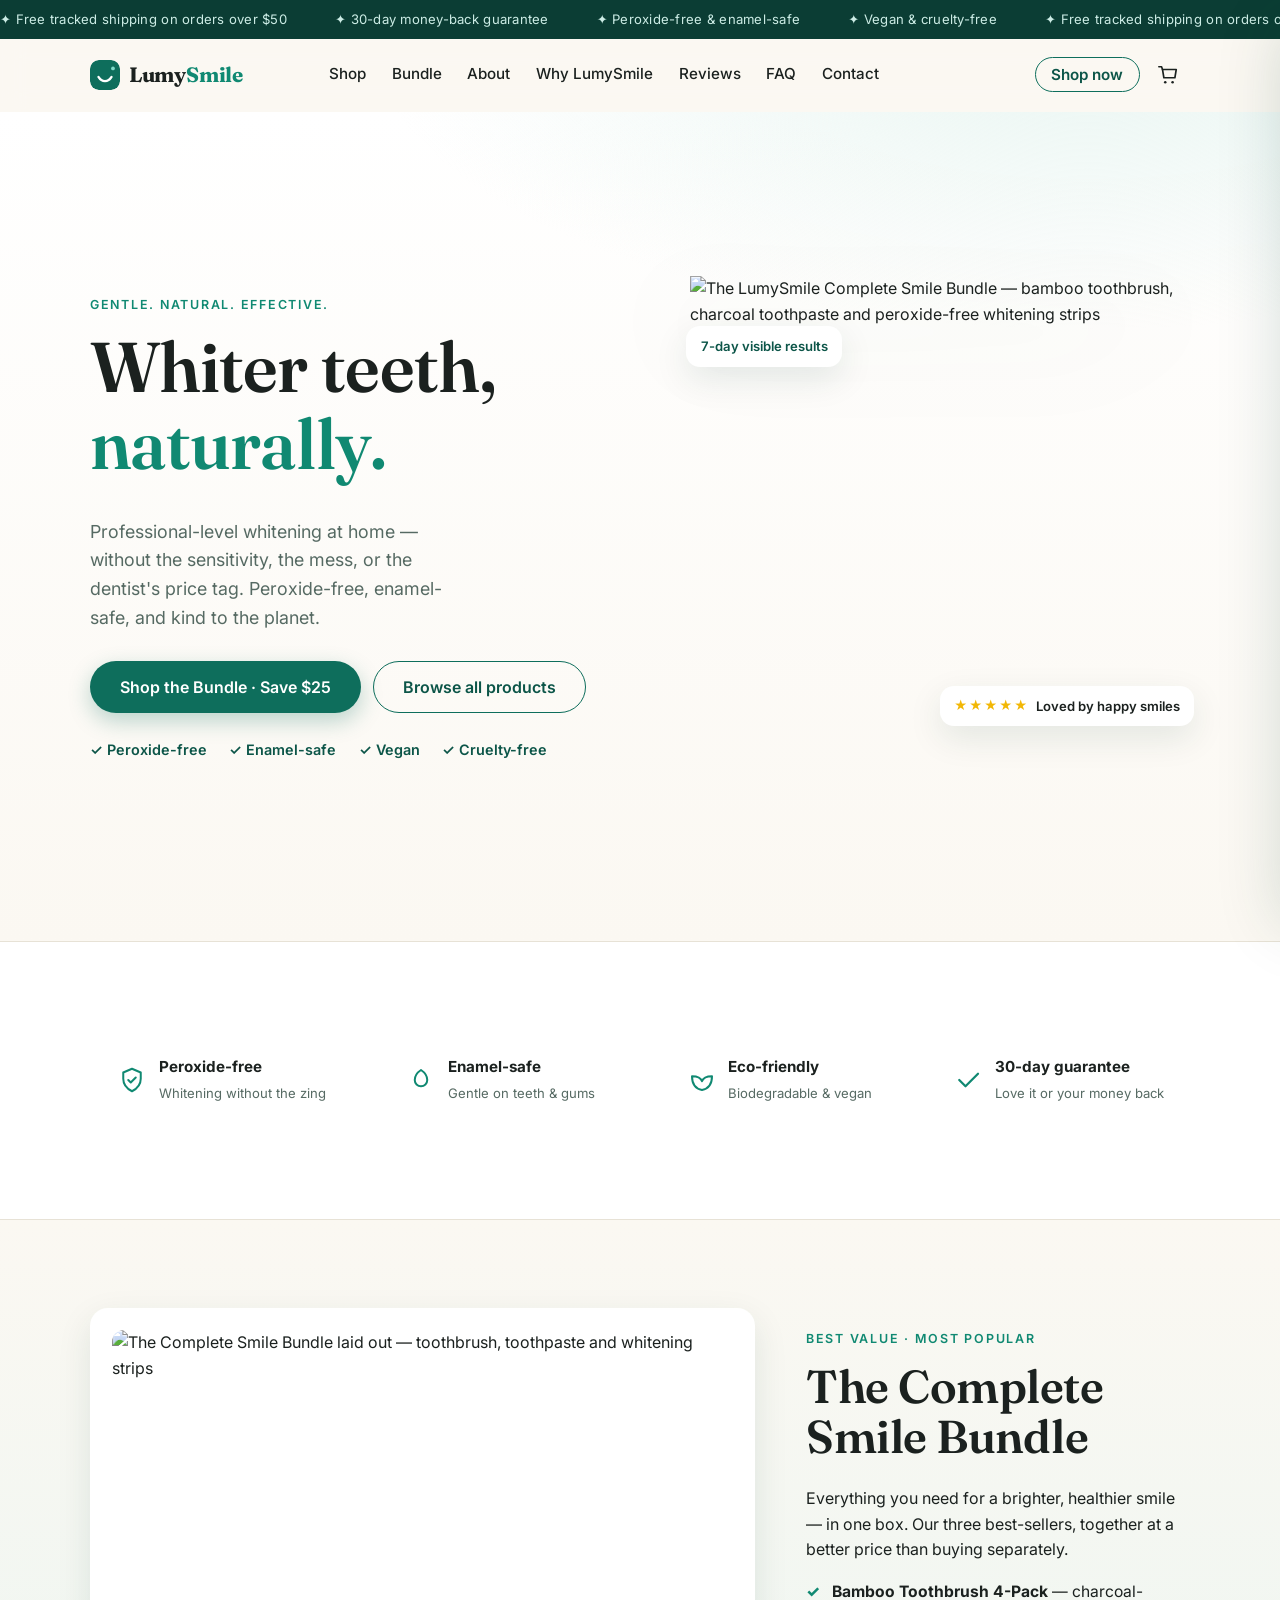
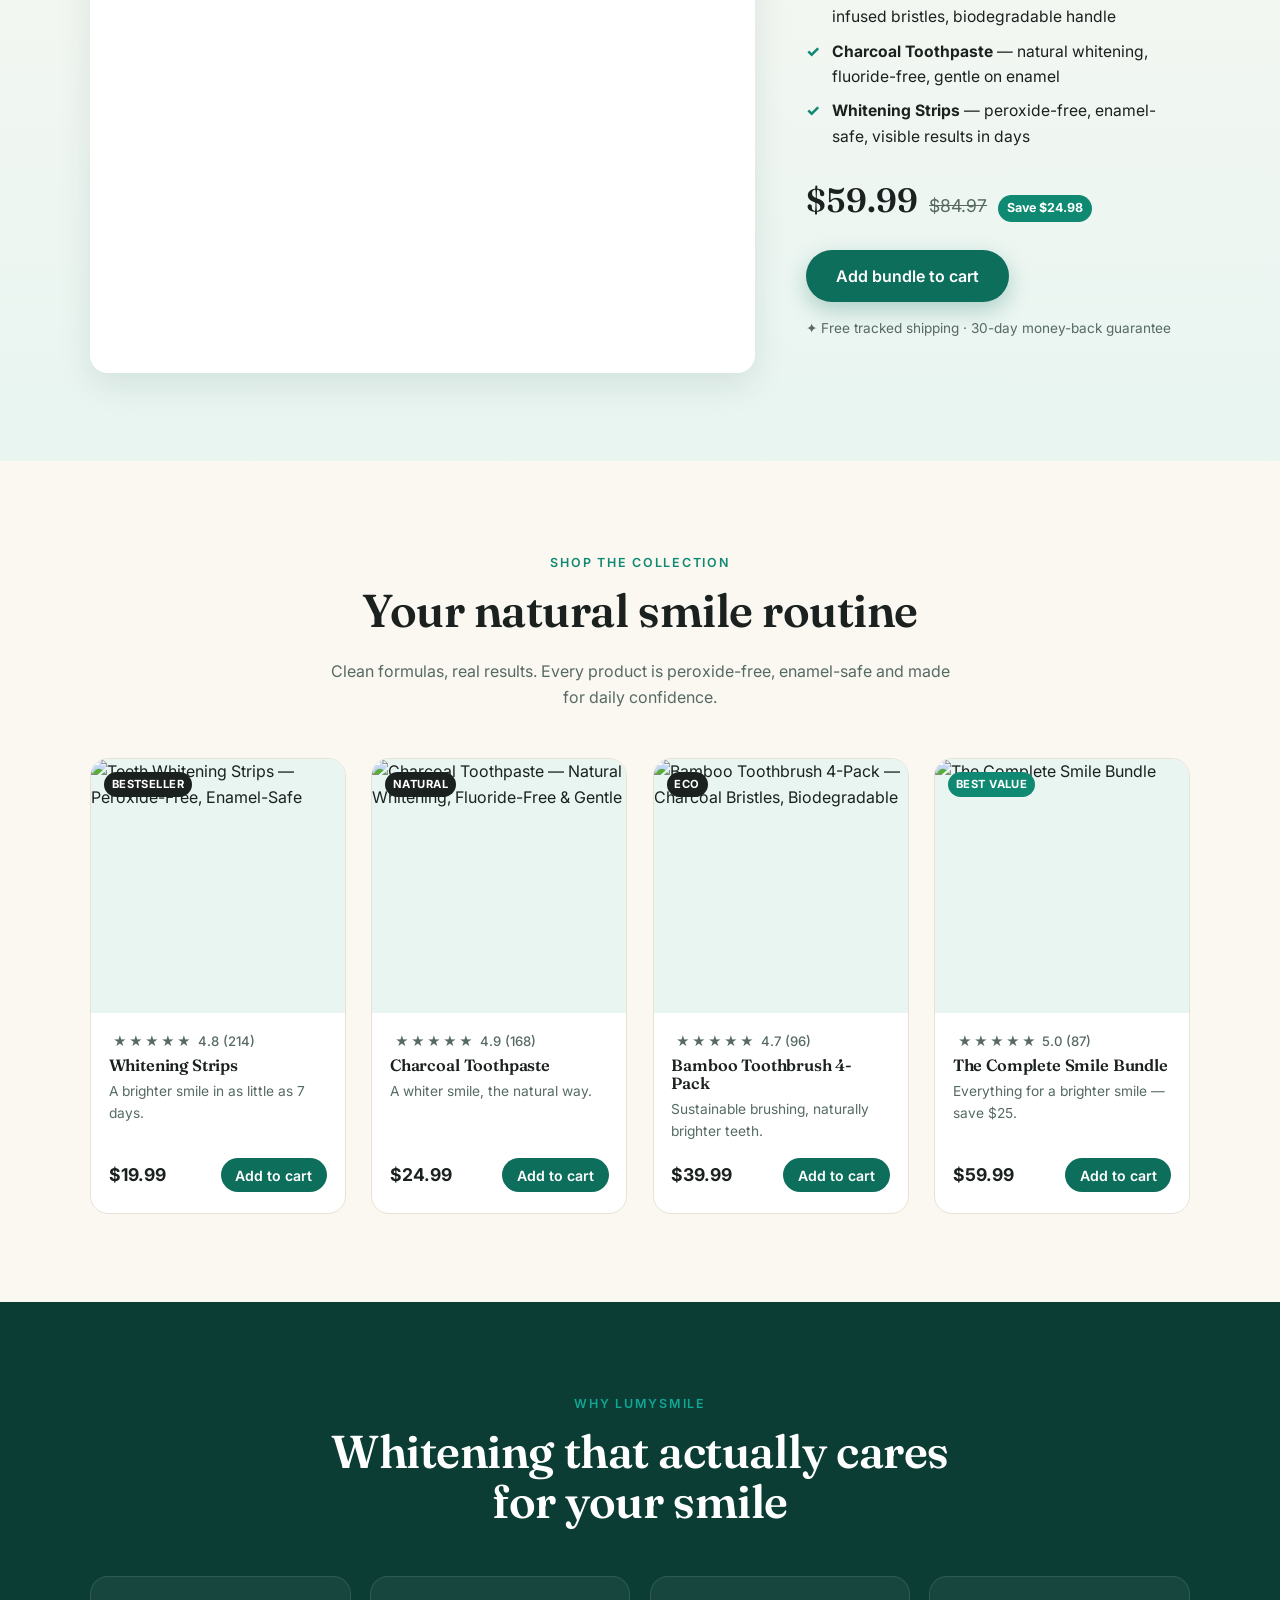
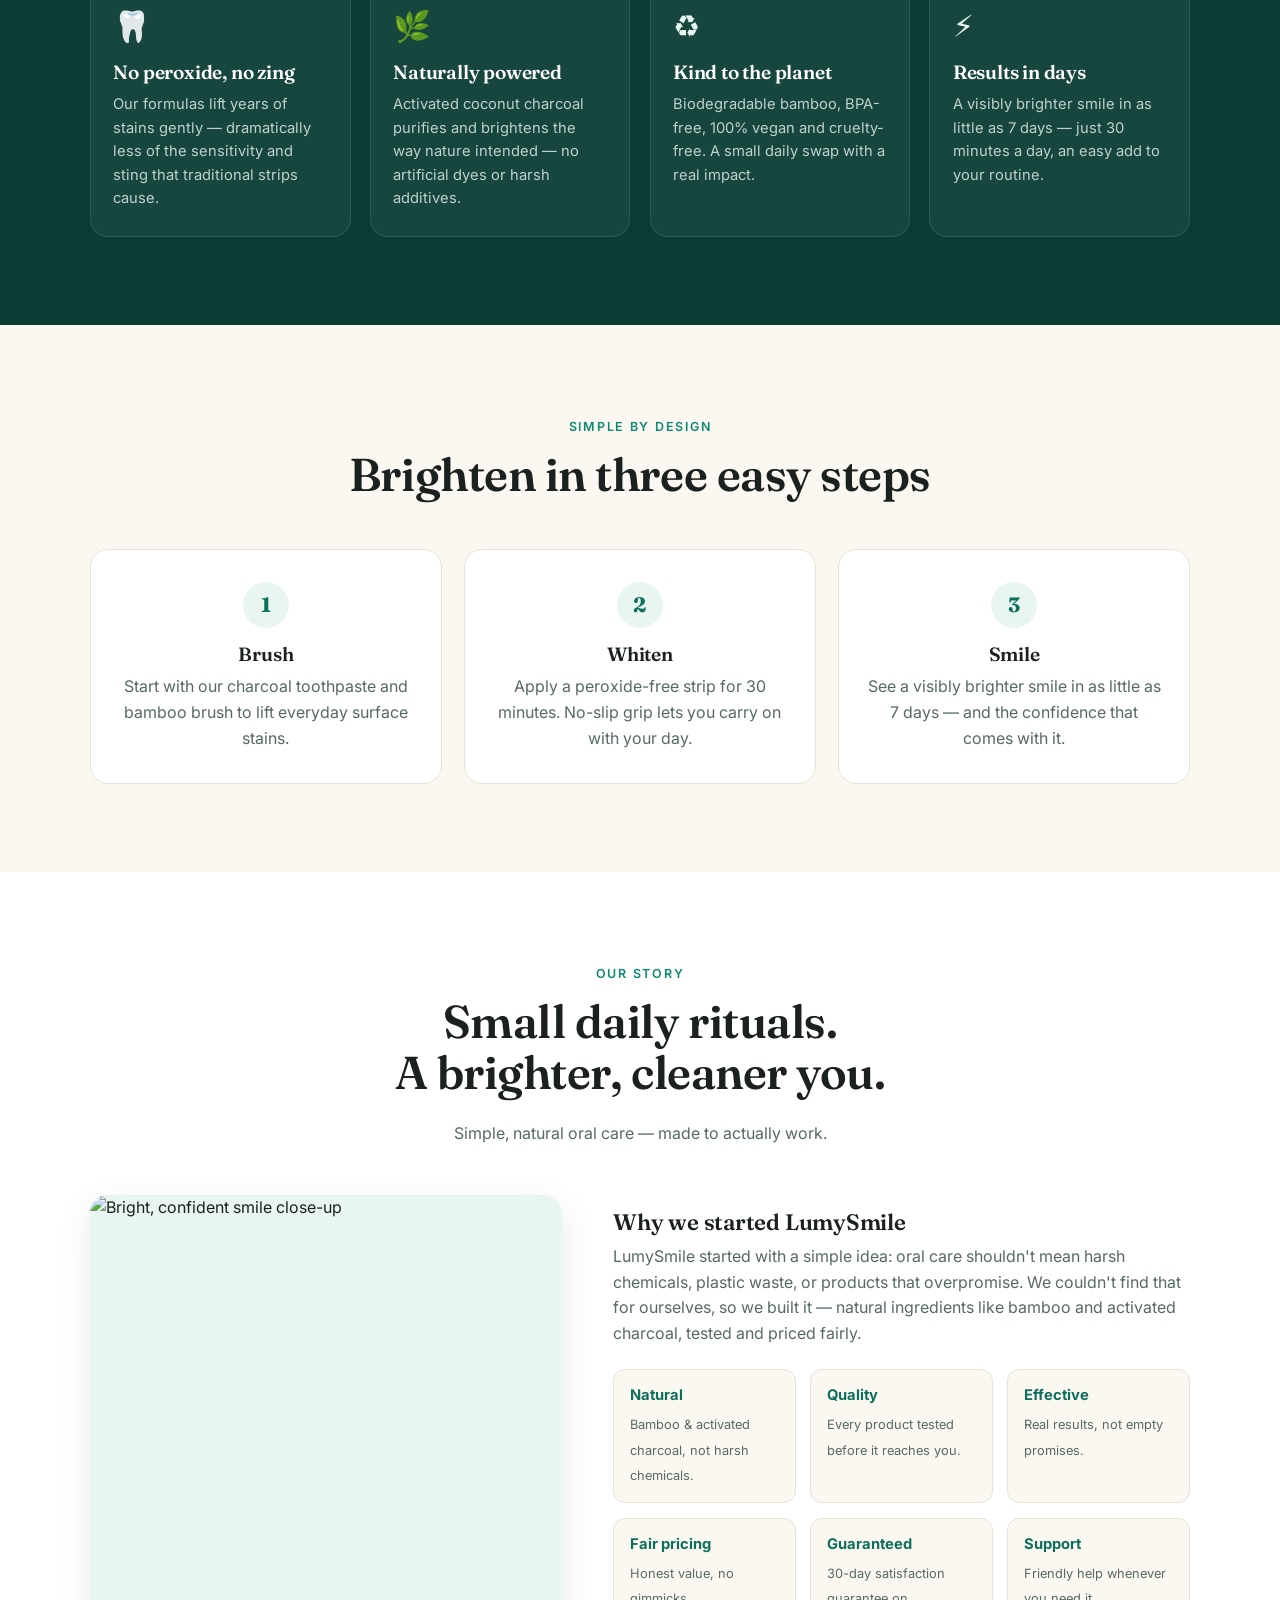
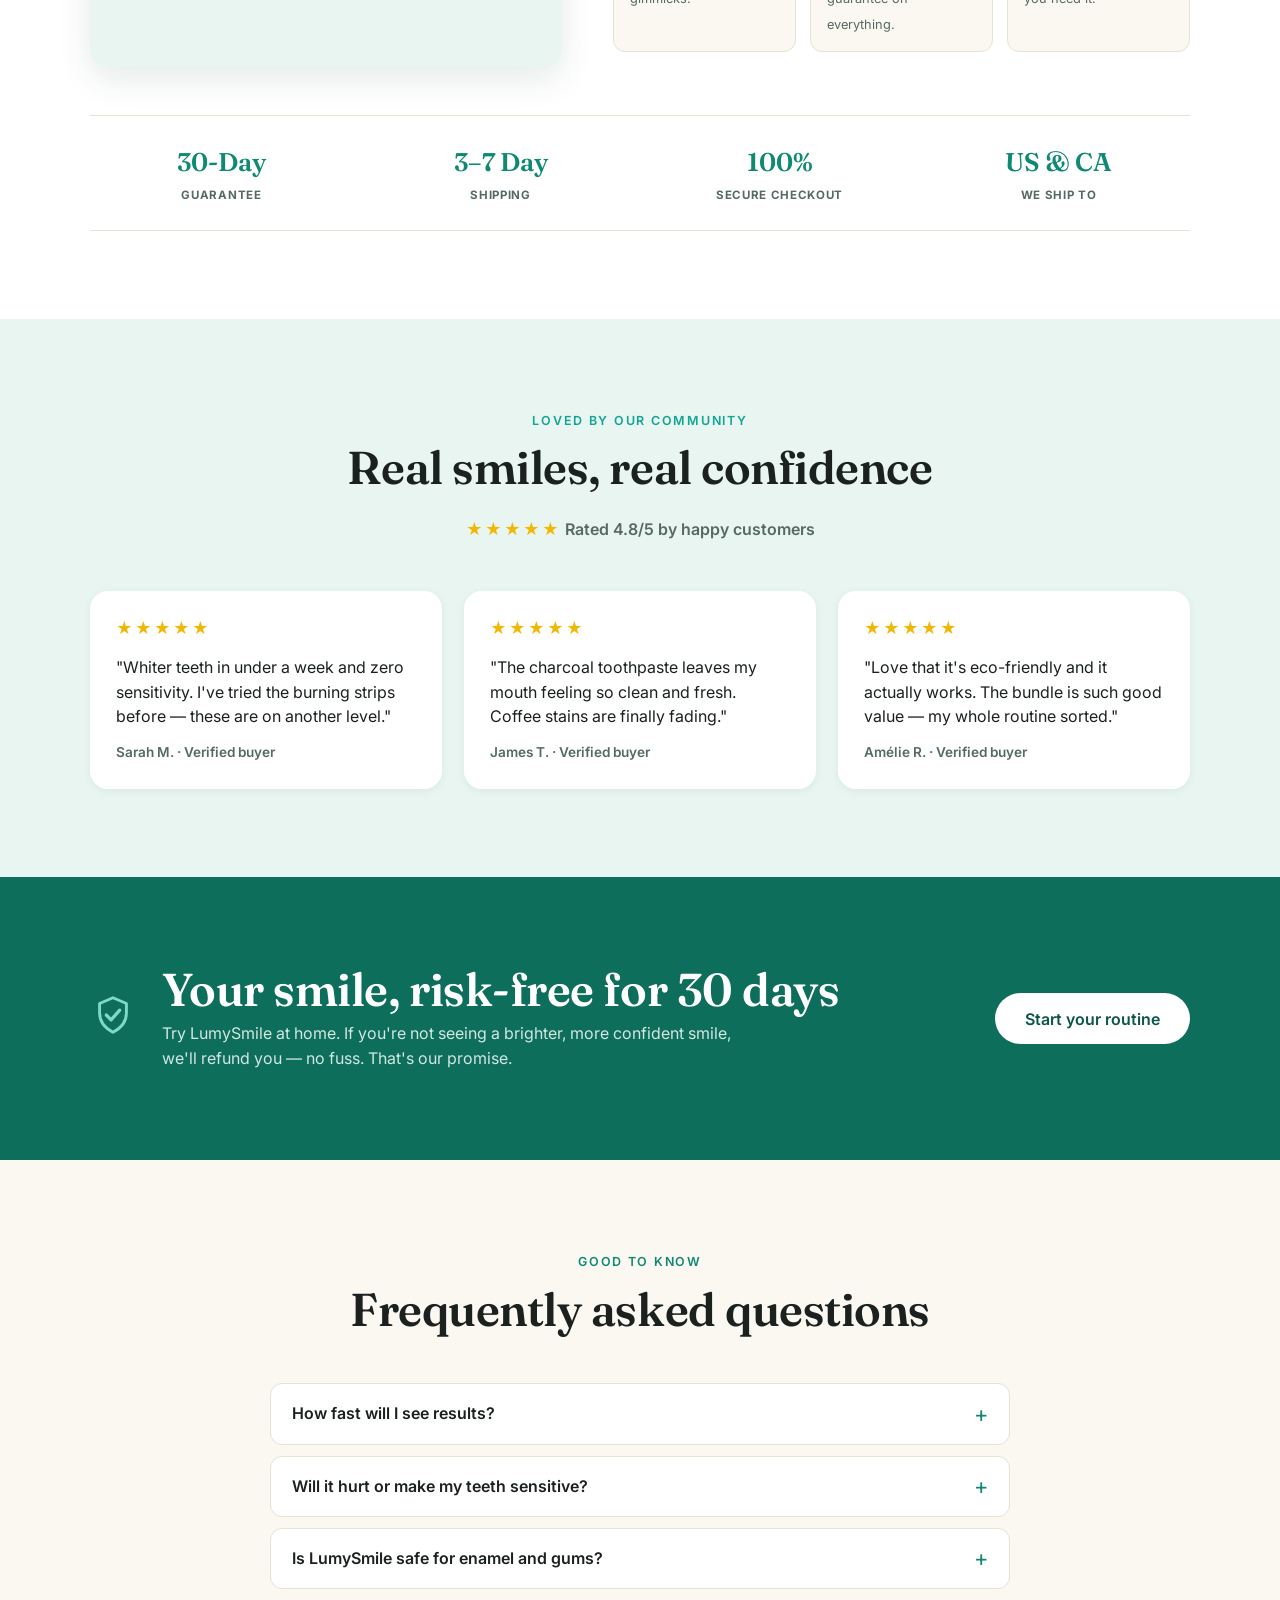
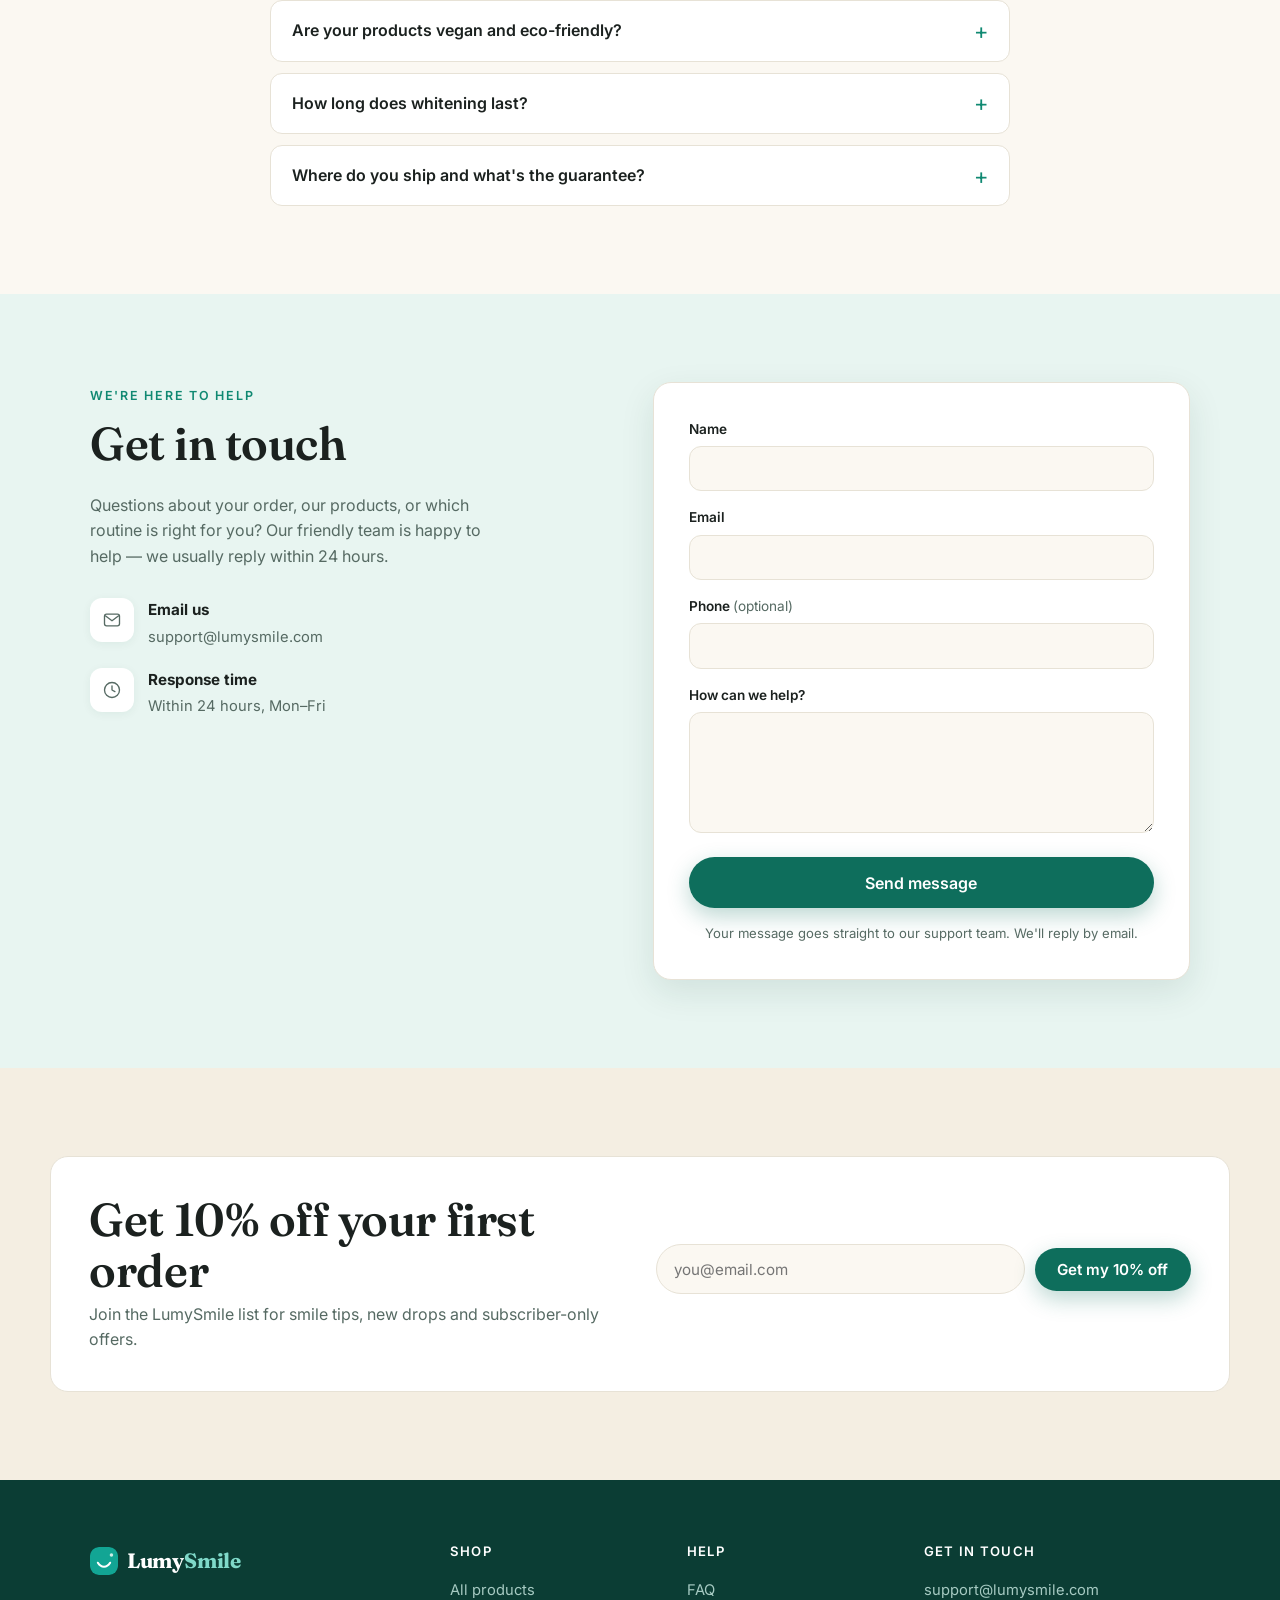
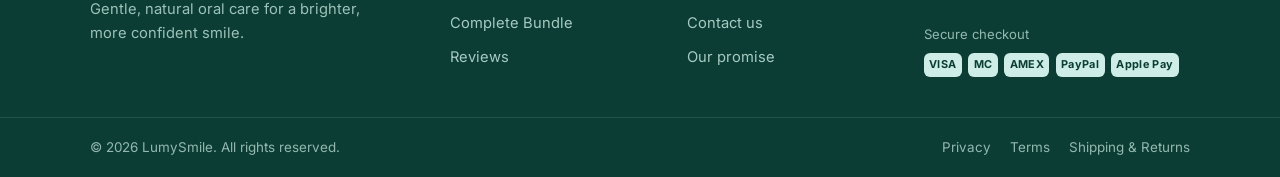
==== commit 051d8431: "Remove address and social links; cache-bust CSS - Remove store address from Contact section - Remove" ====
--- a/index.html
+++ b/index.html
@@ -24,7 +24,7 @@
   <link rel="preconnect" href="https://fonts.gstatic.com" crossorigin />
   <link href="https://fonts.googleapis.com/css2?family=Fraunces:opsz,wght@9..144,400;9..144,500;9..144,600;9..144,700&family=Inter:wght@400;500;600;700&display=swap" rel="stylesheet" />
 
-  <link rel="stylesheet" href="assets/css/styles.css" />
+  <link rel="stylesheet" href="assets/css/styles.css?v=2" />
 </head>
 <body>
   <!-- Announcement bar -->
@@ -370,15 +370,6 @@
             </li>
             <li>
               <span class="contact__ico" aria-hidden="true">
-                <svg viewBox="0 0 24 24" width="20" height="20"><path d="M12 21s7-5.4 7-11a7 7 0 1 0-14 0c0 5.6 7 11 7 11Z" fill="none" stroke="currentColor" stroke-width="1.6" stroke-linejoin="round"/><circle cx="12" cy="10" r="2.4" fill="none" stroke="currentColor" stroke-width="1.6"/></svg>
-              </span>
-              <div>
-                <strong>Our address</strong>
-                <span>2829 Rue Gigault, Québec, QC, G1V 2C8, Canada</span>
-              </div>
-            </li>
-            <li>
-              <span class="contact__ico" aria-hidden="true">
                 <svg viewBox="0 0 24 24" width="20" height="20"><circle cx="12" cy="12" r="9" fill="none" stroke="currentColor" stroke-width="1.6"/><path d="M12 7v5l3.5 2" fill="none" stroke="currentColor" stroke-width="1.6" stroke-linecap="round" stroke-linejoin="round"/></svg>
               </span>
               <div>
@@ -387,18 +378,6 @@
               </div>
             </li>
           </ul>
-
-          <div class="contact__social">
-            <a href="https://instagram.com" aria-label="Instagram" target="_blank" rel="noopener">
-              <svg viewBox="0 0 24 24" width="20" height="20" aria-hidden="true"><rect x="3" y="3" width="18" height="18" rx="5" fill="none" stroke="currentColor" stroke-width="1.6"/><circle cx="12" cy="12" r="4" fill="none" stroke="currentColor" stroke-width="1.6"/><circle cx="17.5" cy="6.5" r="1.2" fill="currentColor"/></svg>
-            </a>
-            <a href="https://tiktok.com" aria-label="TikTok" target="_blank" rel="noopener">
-              <svg viewBox="0 0 24 24" width="20" height="20" aria-hidden="true"><path d="M14 4c.4 2.4 2 4 4.5 4.3V11c-1.7 0-3.2-.5-4.5-1.4v5.6a5.2 5.2 0 1 1-5.2-5.2c.3 0 .6 0 .9.1v2.8a2.4 2.4 0 1 0 1.7 2.3V4H14Z" fill="currentColor"/></svg>
-            </a>
-            <a href="https://facebook.com" aria-label="Facebook" target="_blank" rel="noopener">
-              <svg viewBox="0 0 24 24" width="20" height="20" aria-hidden="true"><path d="M14 8h2V5h-2c-2 0-3 1.3-3 3v2H9v3h2v6h3v-6h2.2l.8-3H14V8.6c0-.4.2-.6.7-.6Z" fill="currentColor"/></svg>
-            </a>
-          </div>
         </div>
 
         <form class="contact__form" id="contactForm"
@@ -459,17 +438,6 @@
           <span class="brand__name">Lumy<span>Smile</span></span>
         </a>
         <p>Gentle, natural oral care for a brighter, more confident smile.</p>
-        <div class="footer__social">
-          <a href="https://instagram.com" aria-label="Instagram" target="_blank" rel="noopener">
-            <svg viewBox="0 0 24 24" width="20" height="20" aria-hidden="true"><rect x="3" y="3" width="18" height="18" rx="5" fill="none" stroke="currentColor" stroke-width="1.6"/><circle cx="12" cy="12" r="4" fill="none" stroke="currentColor" stroke-width="1.6"/><circle cx="17.5" cy="6.5" r="1.2" fill="currentColor"/></svg>
-          </a>
-          <a href="https://tiktok.com" aria-label="TikTok" target="_blank" rel="noopener">
-            <svg viewBox="0 0 24 24" width="20" height="20" aria-hidden="true"><path d="M14 4c.4 2.4 2 4 4.5 4.3V11c-1.7 0-3.2-.5-4.5-1.4v5.6a5.2 5.2 0 1 1-5.2-5.2c.3 0 .6 0 .9.1v2.8a2.4 2.4 0 1 0 1.7 2.3V4H14Z" fill="currentColor"/></svg>
-          </a>
-          <a href="https://facebook.com" aria-label="Facebook" target="_blank" rel="noopener">
-            <svg viewBox="0 0 24 24" width="20" height="20" aria-hidden="true"><path d="M14 8h2V5h-2c-2 0-3 1.3-3 3v2H9v3h2v6h3v-6h2.2l.8-3H14V8.6c0-.4.2-.6.7-.6Z" fill="currentColor"/></svg>
-          </a>
-        </div>
       </div>
 
       <div class="footer__col">
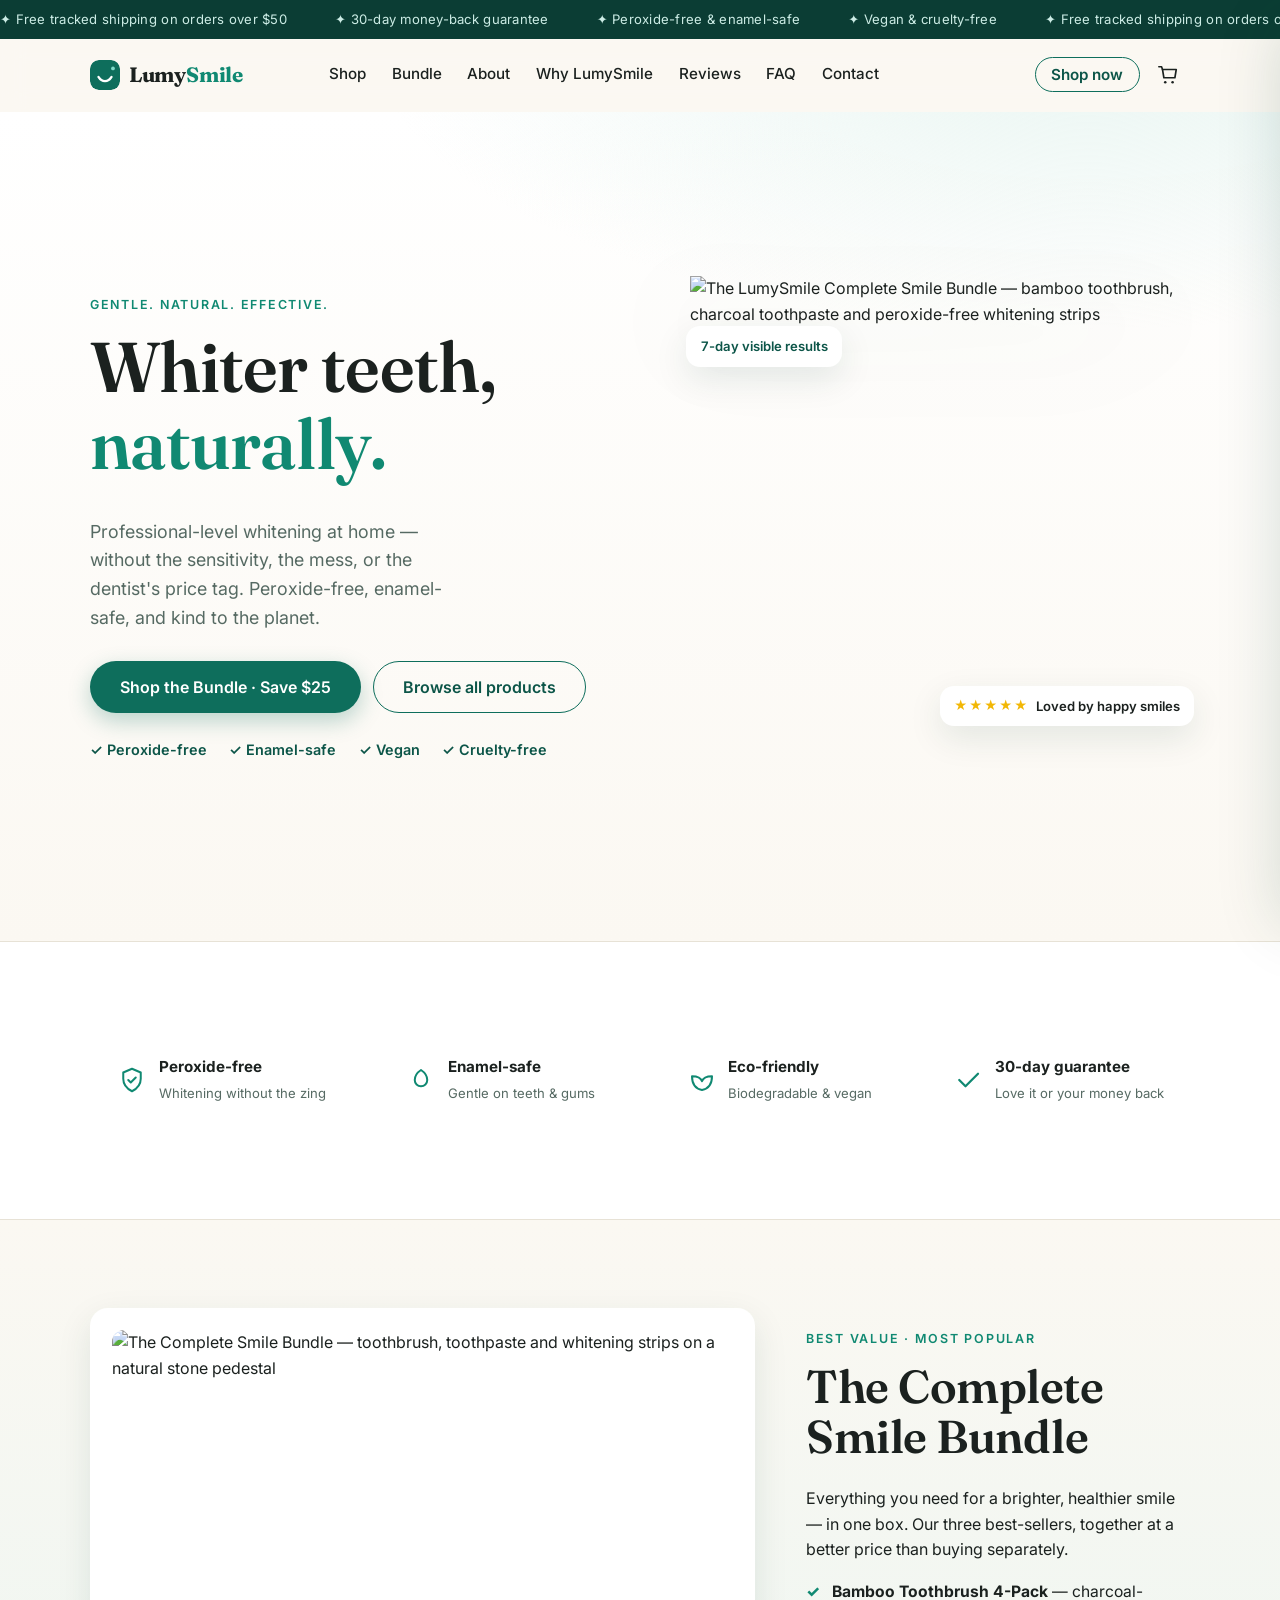
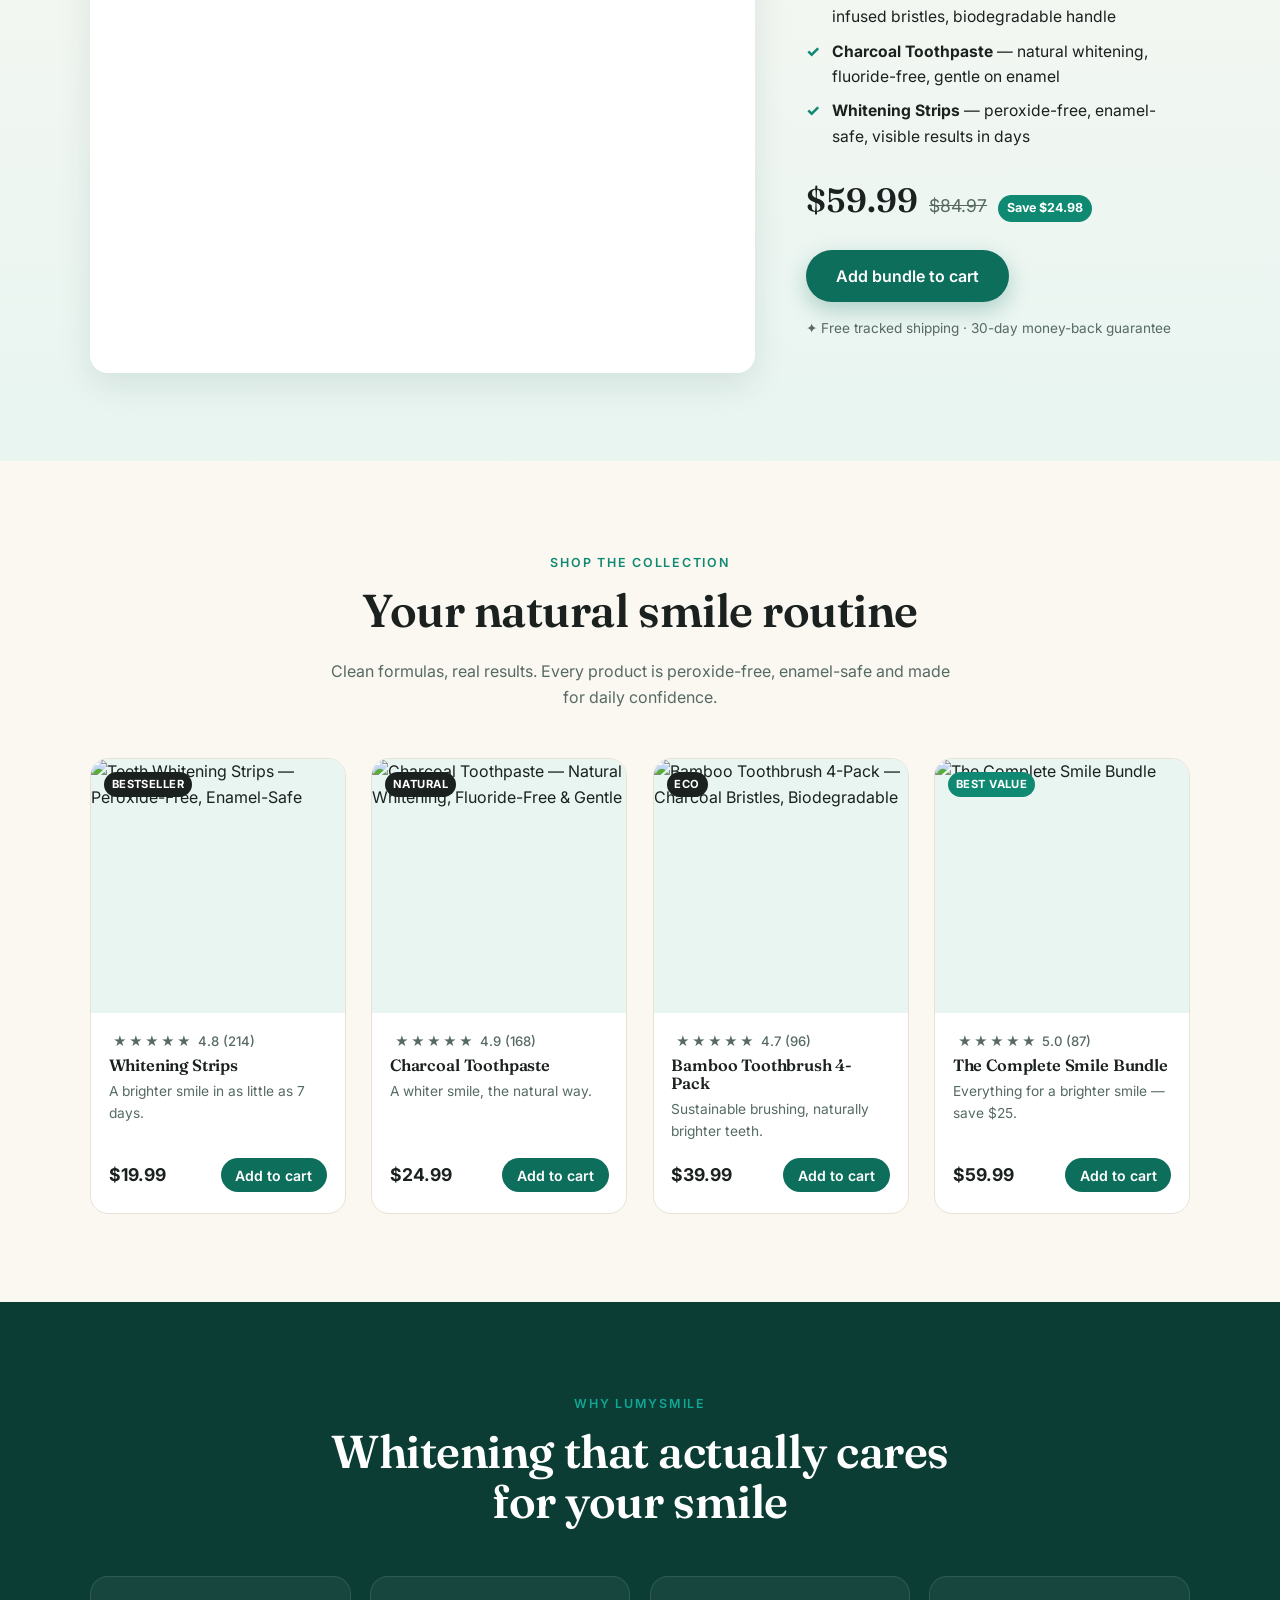
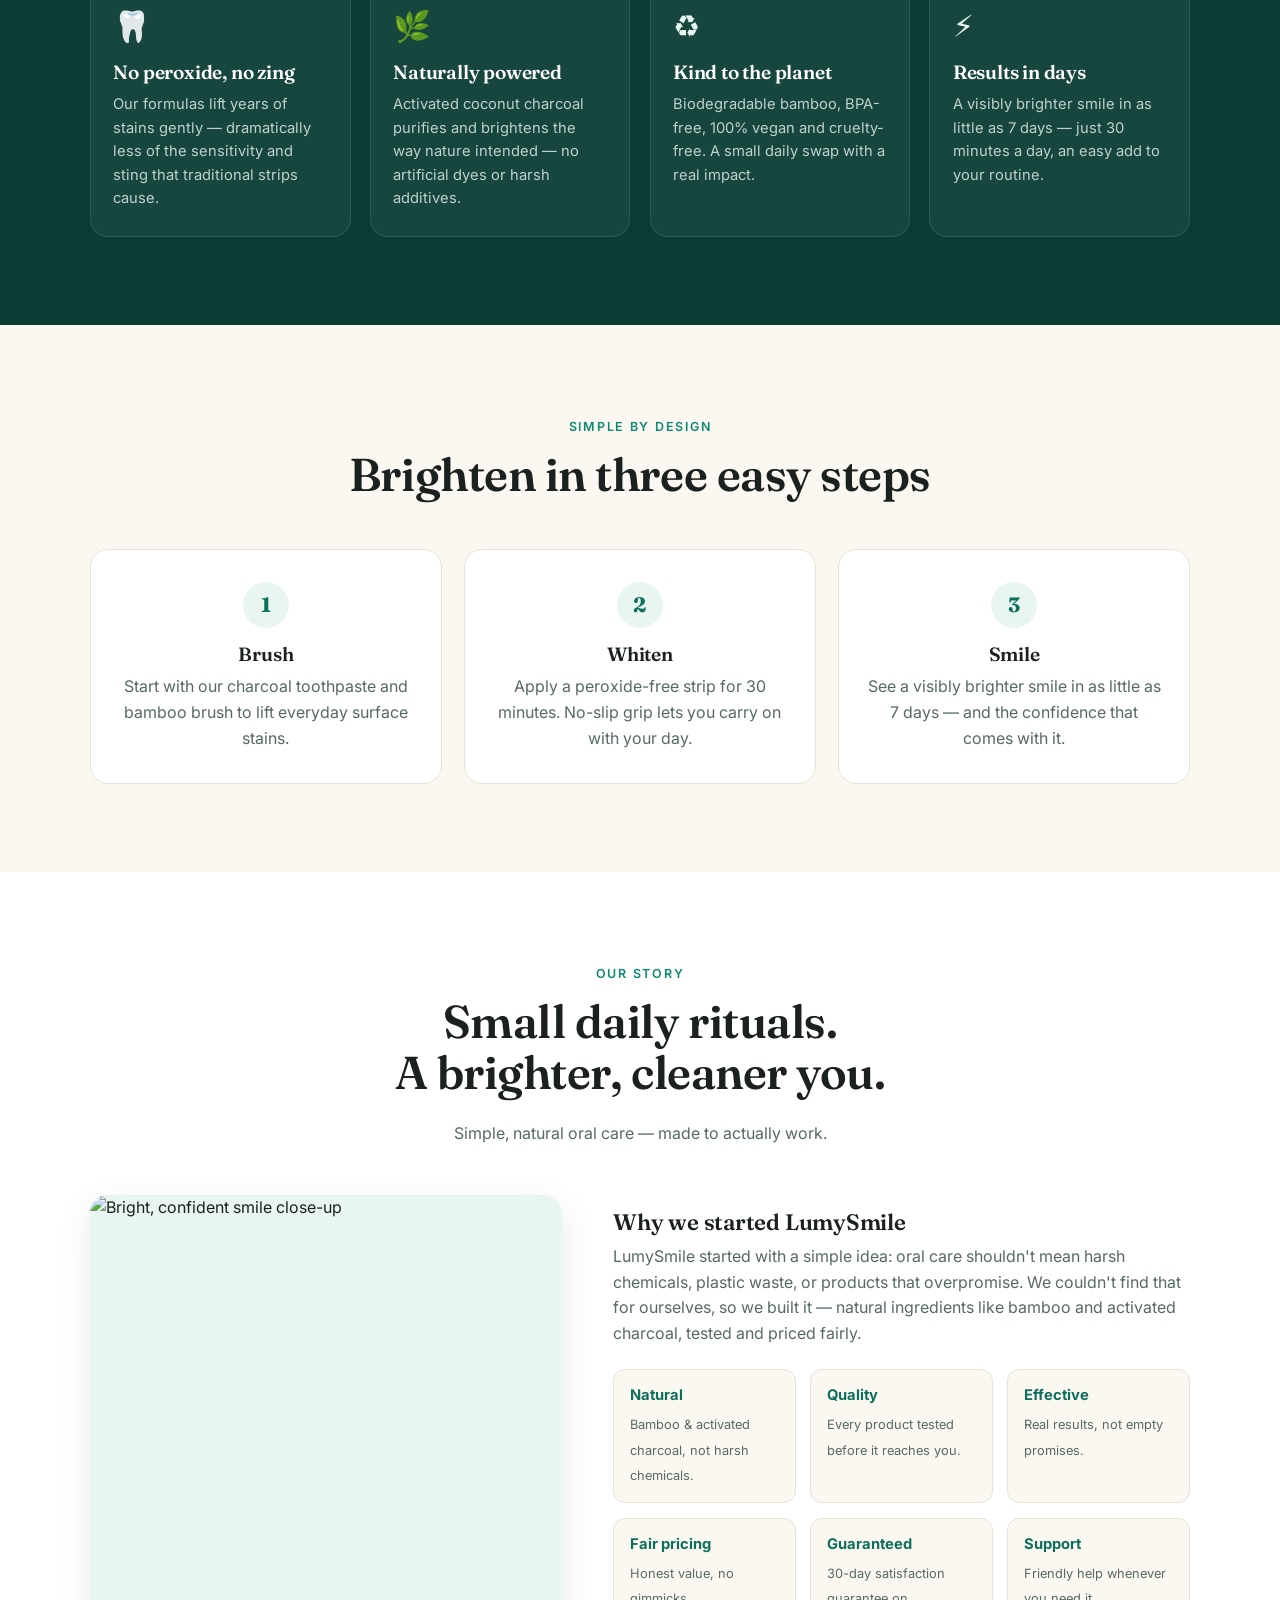
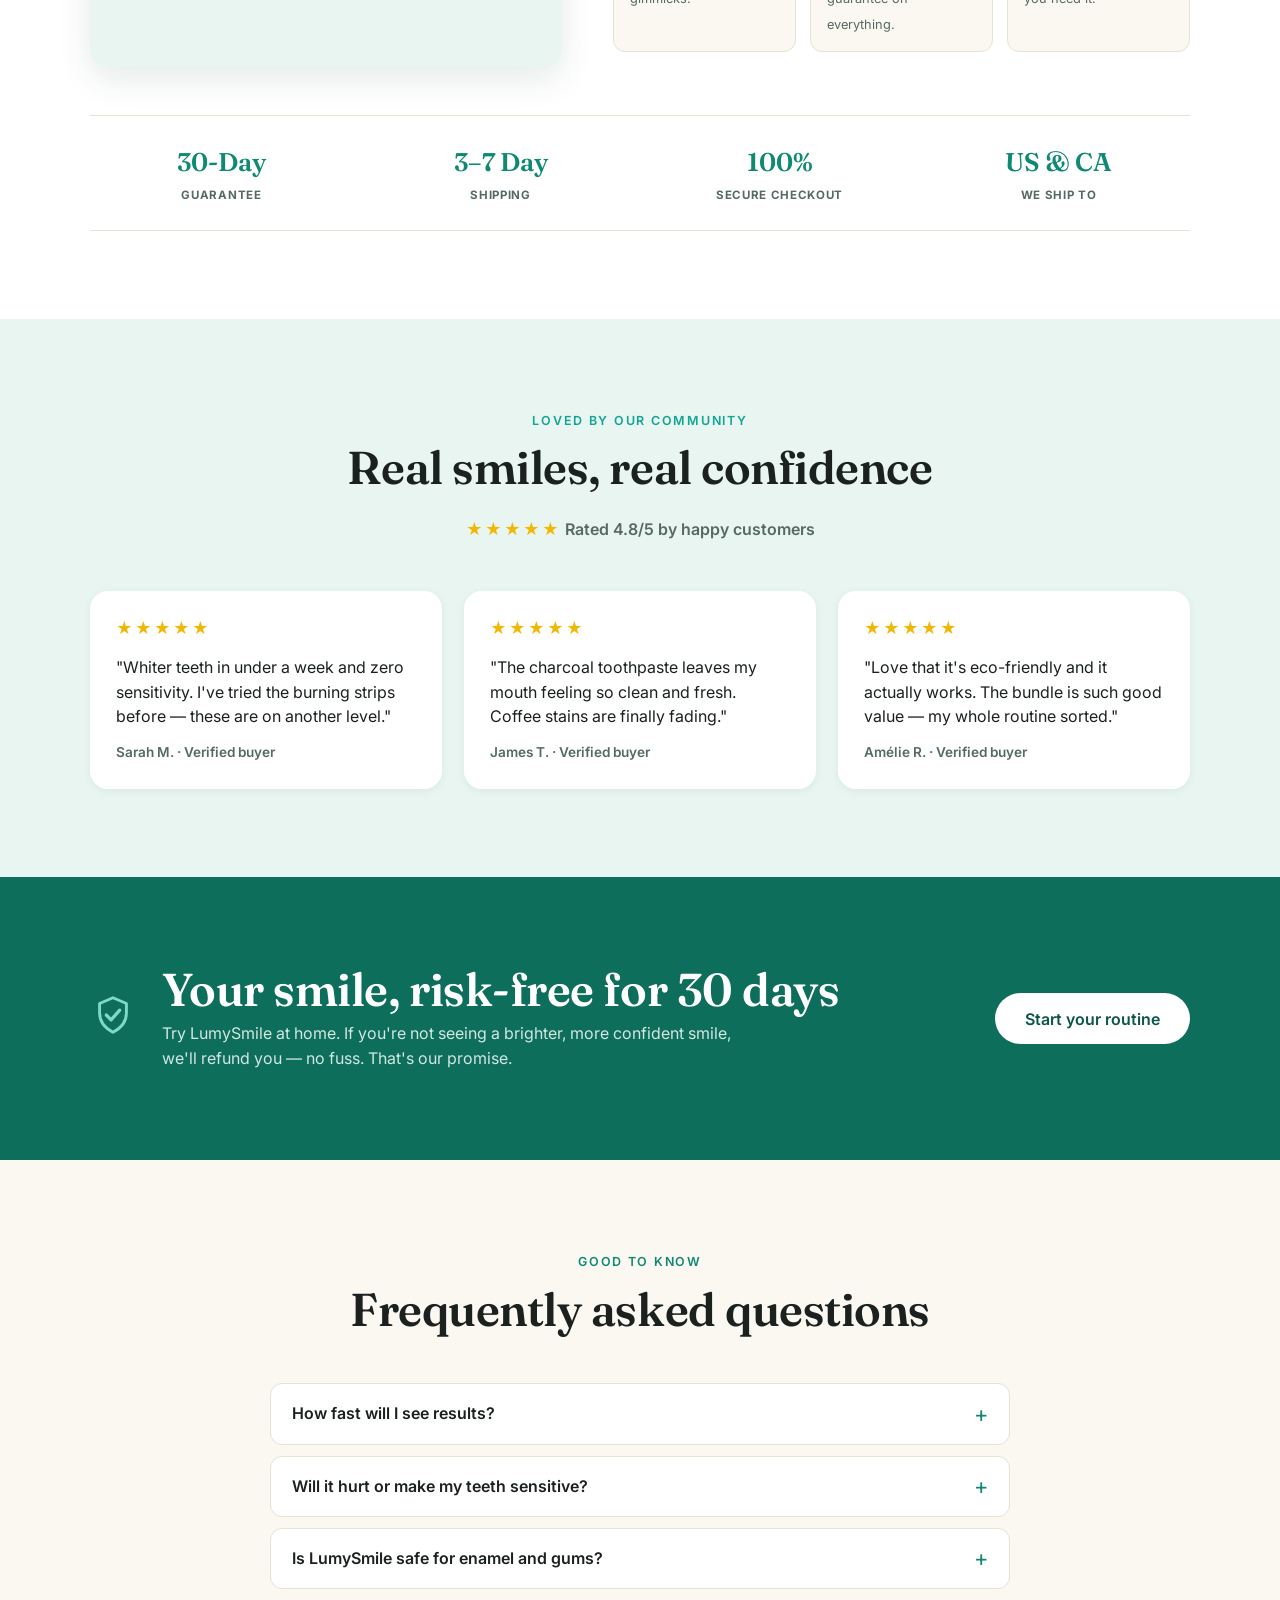
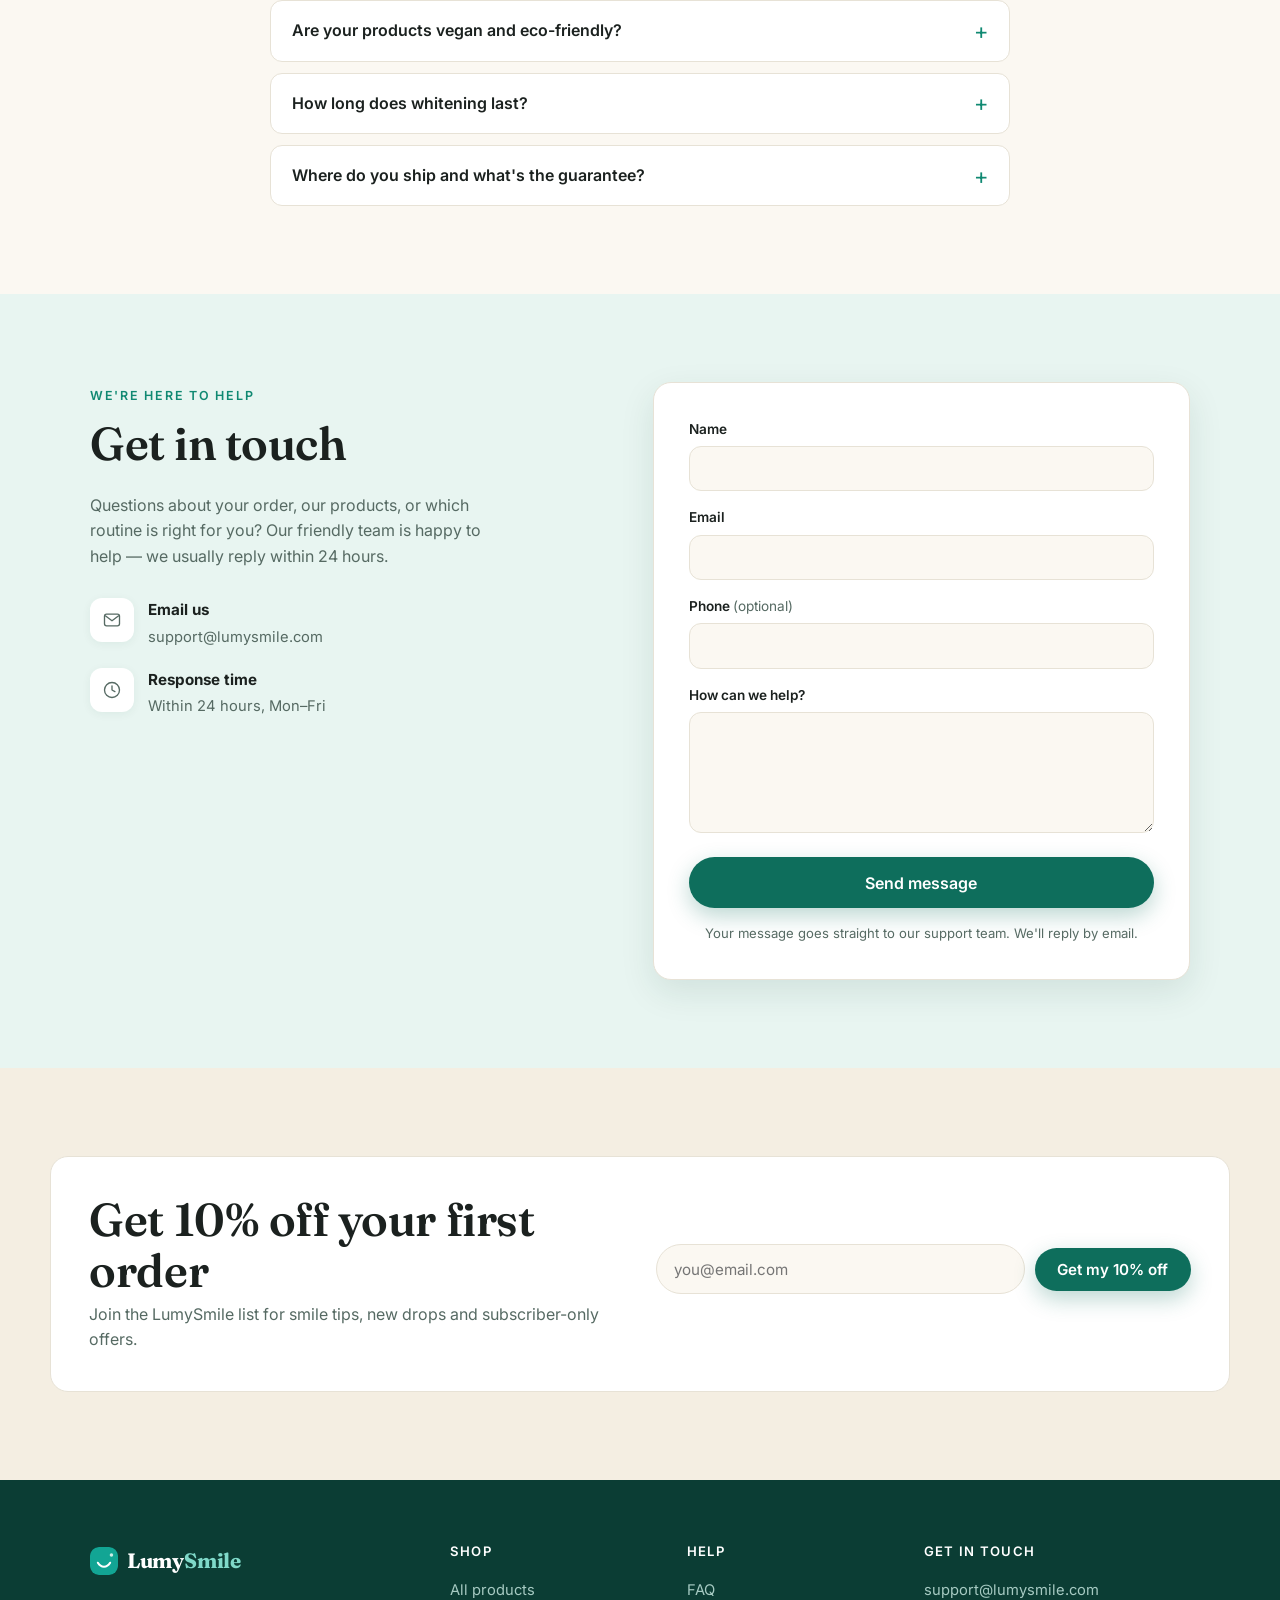
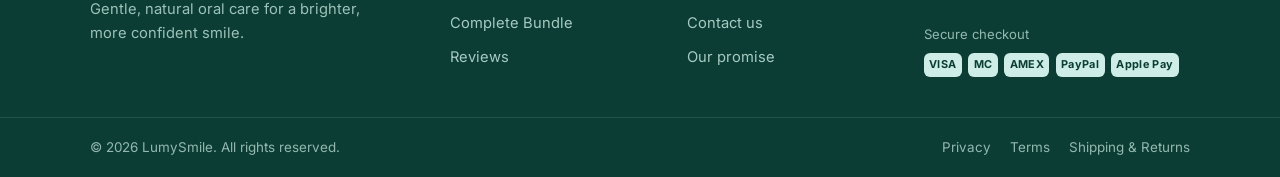
==== commit 0354258f: "Sync storefront with new natural-theme product photos Update product grid (main.js), hero and bundle" ====
--- a/index.html
+++ b/index.html
@@ -12,7 +12,7 @@
   <meta property="og:type" content="website" />
   <meta property="og:title" content="LumySmile — Whiter Teeth, Naturally" />
   <meta property="og:description" content="Gentle, natural oral care for a brighter smile. Peroxide-free, enamel-safe, vegan & cruelty-free." />
-  <meta property="og:image" content="https://cdn.shopify.com/s/files/1/0832/7469/4871/files/bundle_zoomed_restored_c245d6a4-51eb-4f68-af56-f0d7a11dd5cd.png?v=1784143963" />
+  <meta property="og:image" content="https://cdn.shopify.com/s/files/1/0832/7469/4871/files/hf_20260715_223635_9b74b804-7c00-4c2a-a8ed-f8a5a52f23e1.png?v=1784156518" />
   <meta property="og:url" content="https://lumysmile.com/" />
   <meta name="twitter:card" content="summary_large_image" />
 
@@ -102,7 +102,7 @@
           </ul>
         </div>
         <div class="hero__media">
-          <img src="https://cdn.shopify.com/s/files/1/0832/7469/4871/files/bundle_zoomed_restored_c245d6a4-51eb-4f68-af56-f0d7a11dd5cd.png?v=1784143963"
+          <img src="https://cdn.shopify.com/s/files/1/0832/7469/4871/files/hf_20260715_223635_9b74b804-7c00-4c2a-a8ed-f8a5a52f23e1.png?v=1784156518"
                alt="The LumySmile Complete Smile Bundle — bamboo toothbrush, charcoal toothpaste and peroxide-free whitening strips" width="560" height="560" loading="eager" />
           <div class="hero__pill hero__pill--1">7-day visible results</div>
           <div class="hero__pill hero__pill--2">
@@ -139,8 +139,8 @@
     <section class="bundle" id="bundle">
       <div class="container bundle__inner">
         <div class="bundle__media">
-          <img src="https://cdn.shopify.com/s/files/1/0832/7469/4871/files/bundle_4_fixed_33cc5c51-e6c6-422b-a348-6138c4d4e5d9.png?v=1784142728"
-               alt="The Complete Smile Bundle laid out — toothbrush, toothpaste and whitening strips" width="620" height="620" loading="lazy" />
+          <img src="https://cdn.shopify.com/s/files/1/0832/7469/4871/files/hf_20260715_224640_429e08a3-e015-4bec-8aaa-52b2f32d9654.png?v=1784156518"
+               alt="The Complete Smile Bundle — toothbrush, toothpaste and whitening strips on a natural stone pedestal" width="620" height="620" loading="lazy" />
         </div>
         <div class="bundle__copy">
           <span class="eyebrow">Best value · Most popular</span>
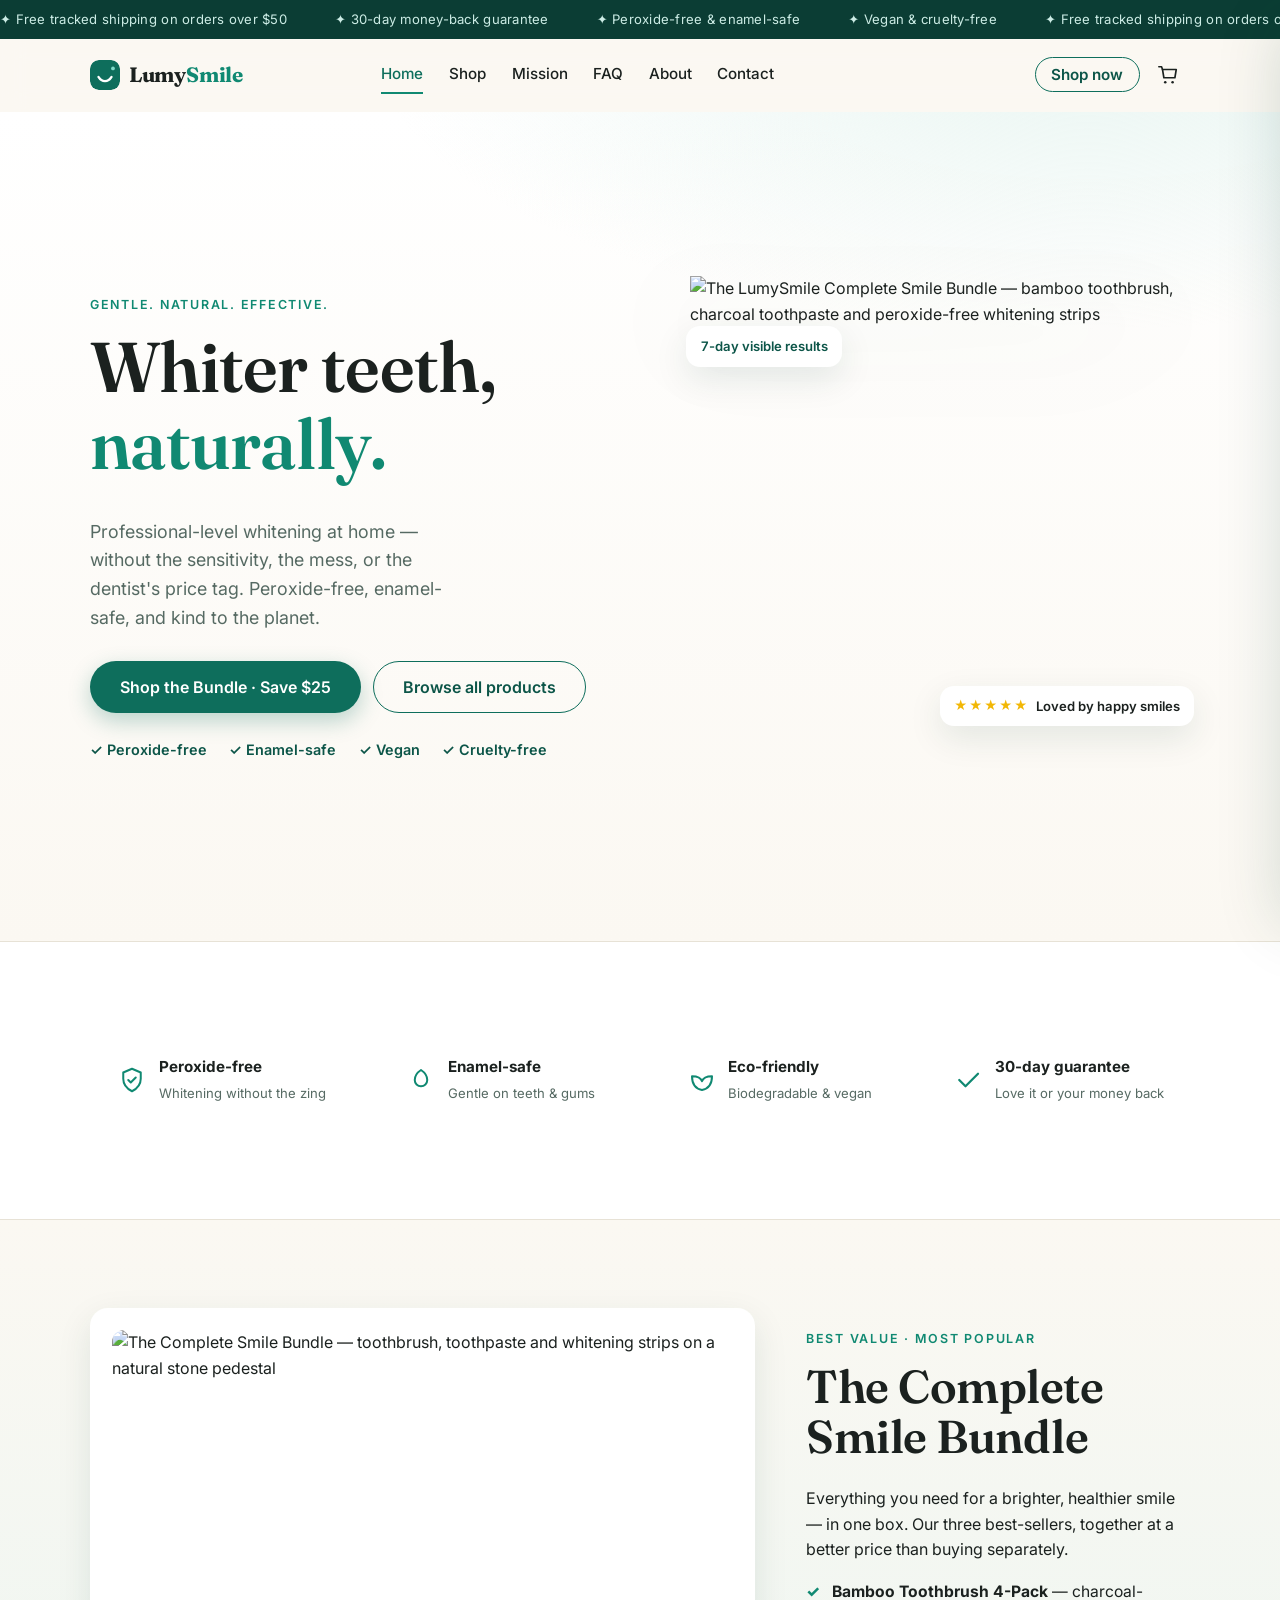
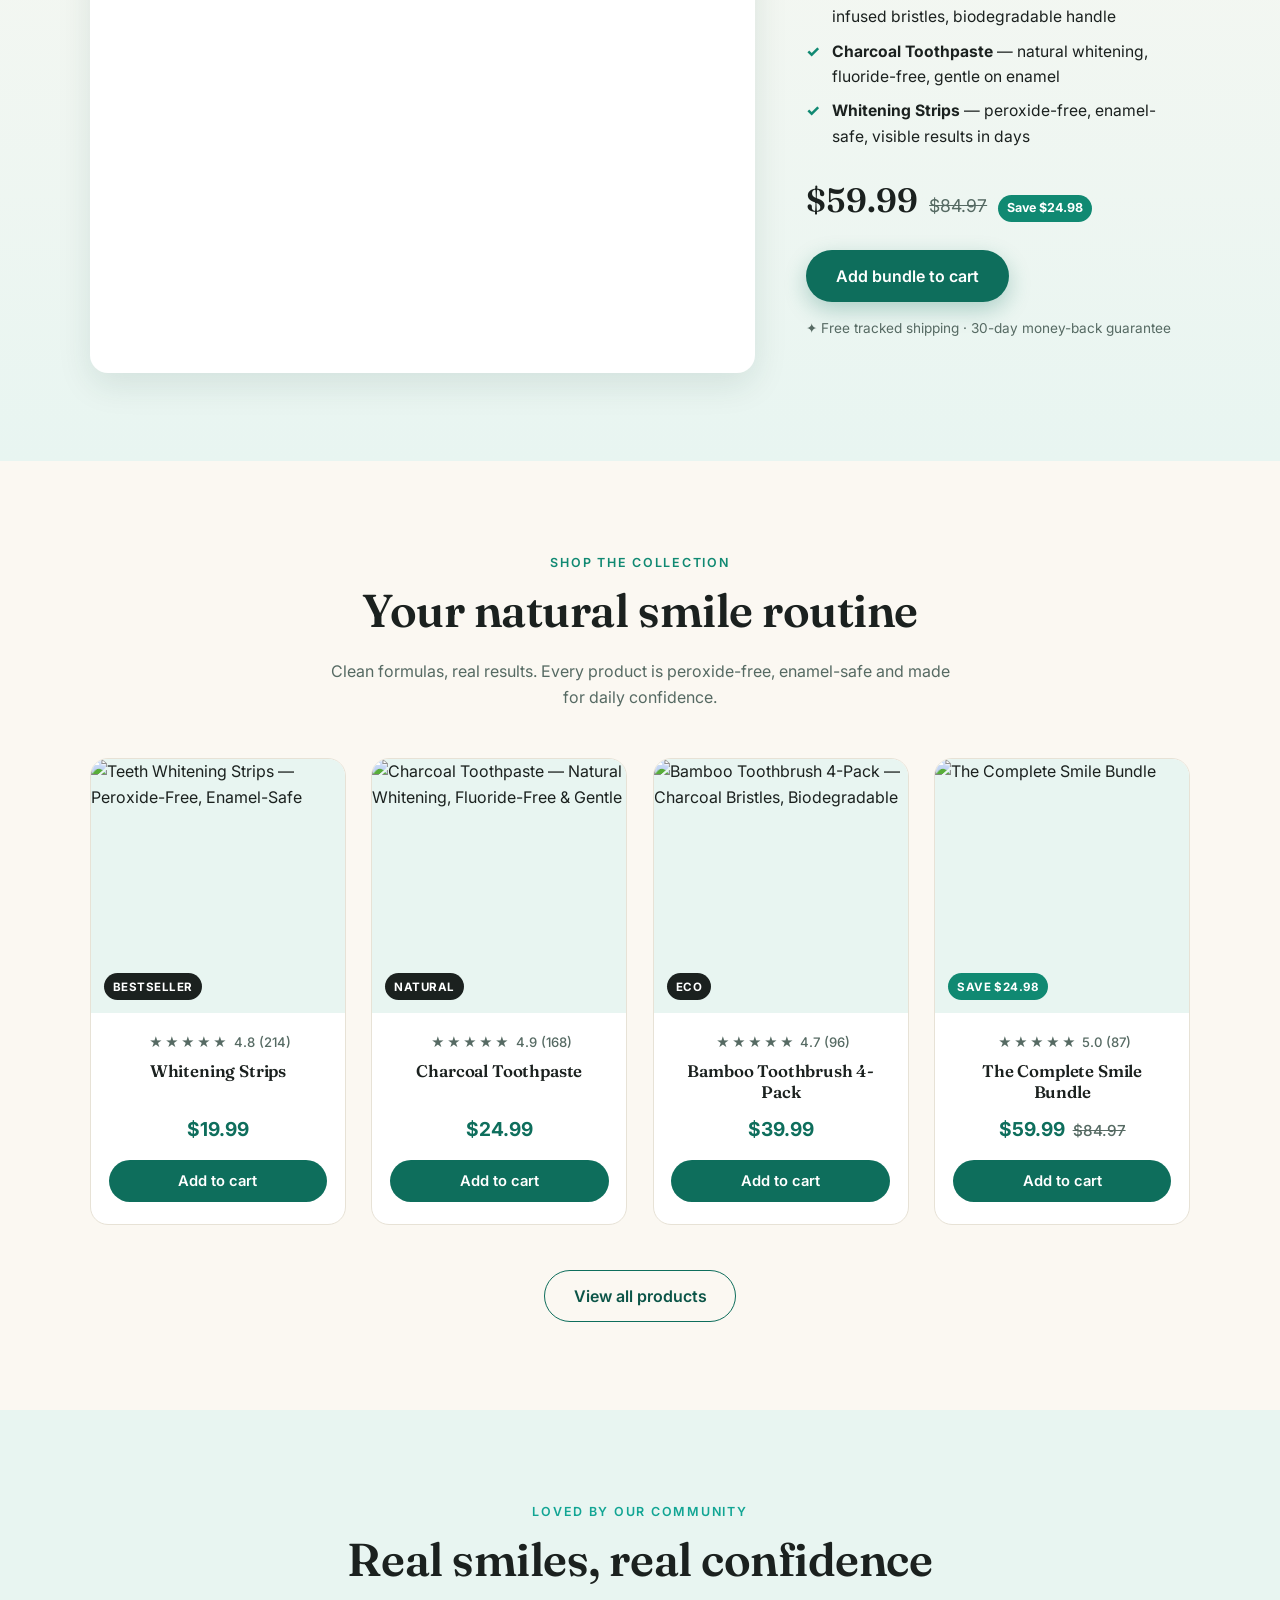
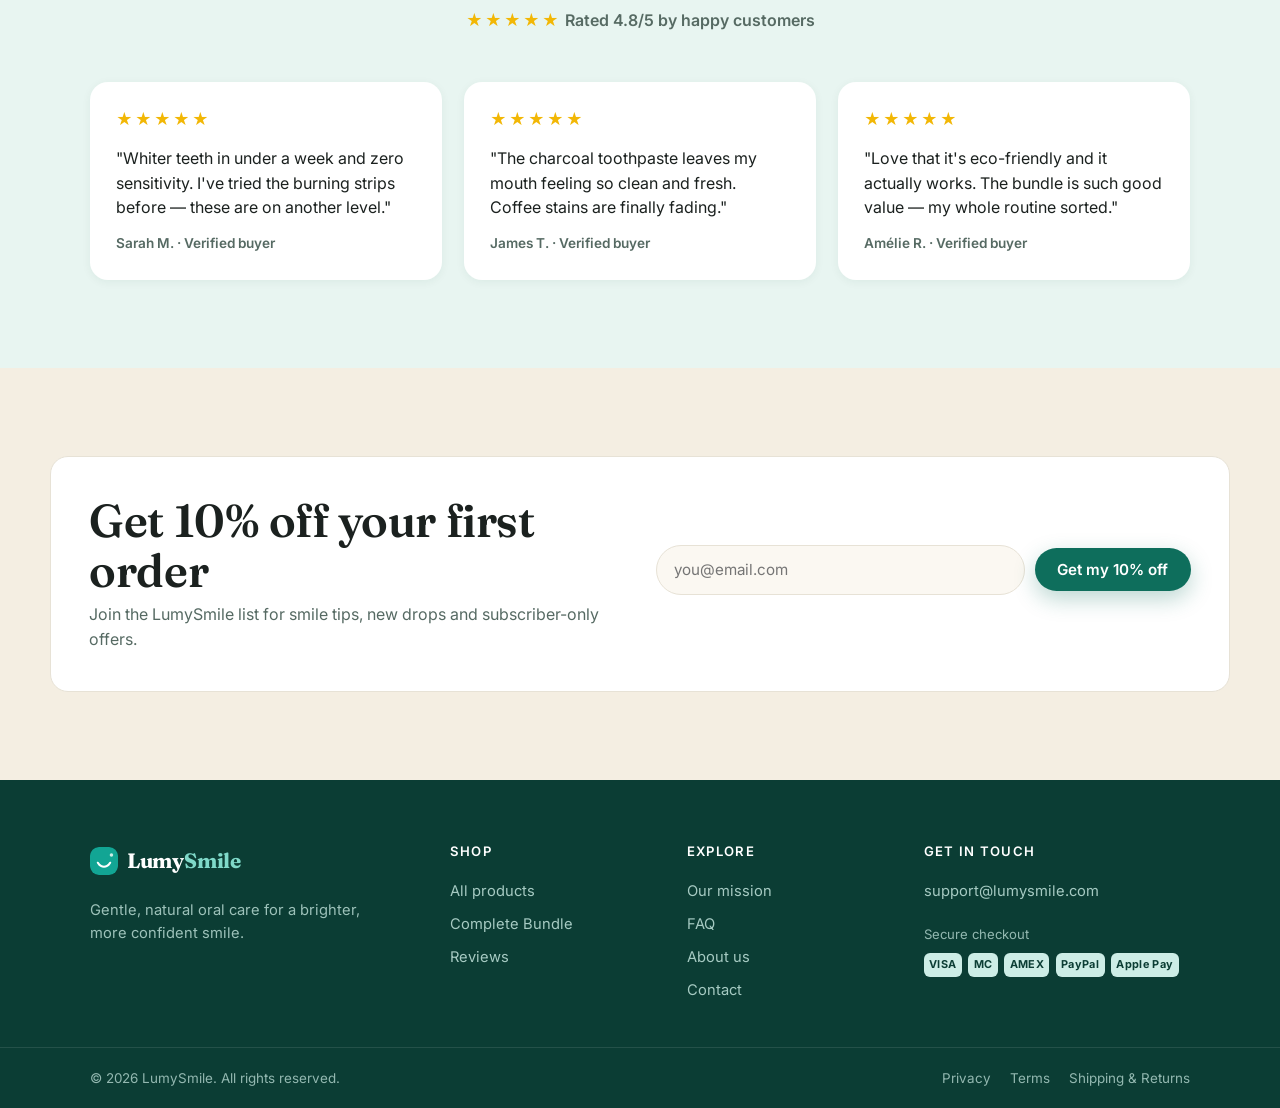
==== commit 57b0a12e: "Expand to 6-page site + oceanacasa-inspired product cards Add Mission (mission.html) and FAQ (faq.ht" ====
--- a/index.html
+++ b/index.html
@@ -8,23 +8,20 @@
   <meta name="theme-color" content="#0E6E5C" />
   <link rel="canonical" href="https://lumysmile.com/" />
 
-  <!-- Open Graph / social -->
   <meta property="og:type" content="website" />
   <meta property="og:title" content="LumySmile — Whiter Teeth, Naturally" />
   <meta property="og:description" content="Gentle, natural oral care for a brighter smile. Peroxide-free, enamel-safe, vegan & cruelty-free." />
-  <meta property="og:image" content="https://cdn.shopify.com/s/files/1/0832/7469/4871/files/hf_20260715_223635_9b74b804-7c00-4c2a-a8ed-f8a5a52f23e1.png?v=1784156518" />
+  <meta property="og:image" content="https://cdn.shopify.com/s/files/1/0832/7469/4871/files/hf_20260715_233643_2cbe1c7c-06e0-443e-ae7f-3976a74e6956.png?v=1784159002" />
   <meta property="og:url" content="https://lumysmile.com/" />
   <meta name="twitter:card" content="summary_large_image" />
 
-  <!-- Favicon (inline SVG smile) -->
   <link rel="icon" href="data:image/svg+xml,%3Csvg xmlns='http://www.w3.org/2000/svg' viewBox='0 0 32 32'%3E%3Crect width='32' height='32' rx='8' fill='%230E6E5C'/%3E%3Cpath d='M9 18c1.8 3 4.2 4.5 7 4.5s5.2-1.5 7-4.5' fill='none' stroke='%23fff' stroke-width='2.4' stroke-linecap='round'/%3E%3Ccircle cx='24.5' cy='9' r='2' fill='%237FD9C9'/%3E%3C/svg%3E" />
 
-  <!-- Fonts -->
   <link rel="preconnect" href="https://fonts.googleapis.com" />
   <link rel="preconnect" href="https://fonts.gstatic.com" crossorigin />
   <link href="https://fonts.googleapis.com/css2?family=Fraunces:opsz,wght@9..144,400;9..144,500;9..144,600;9..144,700&family=Inter:wght@400;500;600;700&display=swap" rel="stylesheet" />
 
-  <link rel="stylesheet" href="assets/css/styles.css?v=2" />
+  <link rel="stylesheet" href="assets/css/styles.css?v=3" />
 </head>
 <body>
   <!-- Announcement bar -->
@@ -48,7 +45,7 @@
         <span></span><span></span><span></span>
       </button>
 
-      <a href="#top" class="brand" aria-label="LumySmile home">
+      <a href="index.html" class="brand" aria-label="LumySmile home">
         <svg class="brand__mark" viewBox="0 0 32 32" width="30" height="30" aria-hidden="true">
           <rect width="32" height="32" rx="9" fill="#0E6E5C"/>
           <path d="M9 18c1.8 3 4.2 4.5 7 4.5s5.2-1.5 7-4.5" fill="none" stroke="#fff" stroke-width="2.4" stroke-linecap="round"/>
@@ -58,17 +55,16 @@
       </a>
 
       <nav class="nav" id="primaryNav" aria-label="Primary">
-        <a href="#shop">Shop</a>
-        <a href="#bundle">Bundle</a>
-        <a href="#about">About</a>
-        <a href="#why">Why LumySmile</a>
-        <a href="#reviews">Reviews</a>
-        <a href="#faq">FAQ</a>
-        <a href="#contact">Contact</a>
+        <a href="index.html" aria-current="page">Home</a>
+        <a href="shop.html">Shop</a>
+        <a href="mission.html">Mission</a>
+        <a href="faq.html">FAQ</a>
+        <a href="about.html">About</a>
+        <a href="contact.html">Contact</a>
       </nav>
 
       <div class="header__actions">
-        <a href="#shop" class="btn btn--ghost header__shop-btn">Shop now</a>
+        <a href="shop.html" class="btn btn--ghost header__shop-btn">Shop now</a>
         <button class="cart-btn" id="cartBtn" aria-label="Open cart">
           <svg viewBox="0 0 24 24" width="22" height="22" aria-hidden="true">
             <path d="M6 6h15l-1.5 9h-12L6 6Z" fill="none" stroke="currentColor" stroke-width="1.8" stroke-linejoin="round"/>
@@ -91,8 +87,8 @@
           <h1>Whiter teeth,<br><span class="accent">naturally.</span></h1>
           <p class="hero__lead">Professional-level whitening at home — without the sensitivity, the mess, or the dentist's price tag. Peroxide-free, enamel-safe, and kind to the planet.</p>
           <div class="hero__cta">
-            <a href="#bundle" class="btn btn--primary btn--lg">Shop the Bundle · Save $25</a>
-            <a href="#shop" class="btn btn--outline btn--lg">Browse all products</a>
+            <a href="shop.html#bundle" class="btn btn--primary btn--lg">Shop the Bundle · Save $25</a>
+            <a href="shop.html" class="btn btn--outline btn--lg">Browse all products</a>
           </div>
           <ul class="hero__badges">
             <li>✓ Peroxide-free</li>
@@ -102,7 +98,7 @@
           </ul>
         </div>
         <div class="hero__media">
-          <img src="https://cdn.shopify.com/s/files/1/0832/7469/4871/files/hf_20260715_223635_9b74b804-7c00-4c2a-a8ed-f8a5a52f23e1.png?v=1784156518"
+          <img src="https://cdn.shopify.com/s/files/1/0832/7469/4871/files/hf_20260715_233643_2cbe1c7c-06e0-443e-ae7f-3976a74e6956.png?v=1784159002"
                alt="The LumySmile Complete Smile Bundle — bamboo toothbrush, charcoal toothpaste and peroxide-free whitening strips" width="560" height="560" loading="eager" />
           <div class="hero__pill hero__pill--1">7-day visible results</div>
           <div class="hero__pill hero__pill--2">
@@ -170,104 +166,9 @@
           <h2>Your natural smile routine</h2>
           <p>Clean formulas, real results. Every product is peroxide-free, enamel-safe and made for daily confidence.</p>
         </div>
-        <div class="product-grid" id="productGrid">
-          <!-- Products injected by JS -->
-        </div>
-      </div>
-    </section>
-
-    <!-- Why LumySmile -->
-    <section class="why" id="why">
-      <div class="container">
-        <div class="section-head section-head--light">
-          <span class="eyebrow">Why LumySmile</span>
-          <h2>Whitening that actually cares for your smile</h2>
-        </div>
-        <div class="why__grid">
-          <article class="why__card">
-            <div class="why__icon">🦷</div>
-            <h3>No peroxide, no zing</h3>
-            <p>Our formulas lift years of stains gently — dramatically less of the sensitivity and sting that traditional strips cause.</p>
-          </article>
-          <article class="why__card">
-            <div class="why__icon">🌿</div>
-            <h3>Naturally powered</h3>
-            <p>Activated coconut charcoal purifies and brightens the way nature intended — no artificial dyes or harsh additives.</p>
-          </article>
-          <article class="why__card">
-            <div class="why__icon">♻️</div>
-            <h3>Kind to the planet</h3>
-            <p>Biodegradable bamboo, BPA-free, 100% vegan and cruelty-free. A small daily swap with a real impact.</p>
-          </article>
-          <article class="why__card">
-            <div class="why__icon">⚡</div>
-            <h3>Results in days</h3>
-            <p>A visibly brighter smile in as little as 7 days — just 30 minutes a day, an easy add to your routine.</p>
-          </article>
-        </div>
-      </div>
-    </section>
-
-    <!-- How it works -->
-    <section class="steps">
-      <div class="container">
-        <div class="section-head">
-          <span class="eyebrow">Simple by design</span>
-          <h2>Brighten in three easy steps</h2>
-        </div>
-        <div class="steps__grid">
-          <div class="steps__item">
-            <span class="steps__num">1</span>
-            <h3>Brush</h3>
-            <p>Start with our charcoal toothpaste and bamboo brush to lift everyday surface stains.</p>
-          </div>
-          <div class="steps__item">
-            <span class="steps__num">2</span>
-            <h3>Whiten</h3>
-            <p>Apply a peroxide-free strip for 30 minutes. No-slip grip lets you carry on with your day.</p>
-          </div>
-          <div class="steps__item">
-            <span class="steps__num">3</span>
-            <h3>Smile</h3>
-            <p>See a visibly brighter smile in as little as 7 days — and the confidence that comes with it.</p>
-          </div>
-        </div>
-      </div>
-    </section>
-
-    <!-- Our Story / About -->
-    <section class="story" id="about">
-      <div class="container">
-        <div class="section-head">
-          <span class="eyebrow">Our story</span>
-          <h2>Small daily rituals.<br>A brighter, cleaner you.</h2>
-          <p>Simple, natural oral care — made to actually work.</p>
-        </div>
-
-        <div class="story__top">
-          <div class="story__media">
-            <img src="https://cdn.shopify.com/s/files/1/0832/7469/4871/files/about-us-hero-smile-v2.png?v=1783986752"
-                 alt="Bright, confident smile close-up" width="560" height="560" loading="lazy" />
-          </div>
-          <div class="story__text">
-            <h3>Why we started LumySmile</h3>
-            <p>LumySmile started with a simple idea: oral care shouldn't mean harsh chemicals, plastic waste, or products that overpromise. We couldn't find that for ourselves, so we built it — natural ingredients like bamboo and activated charcoal, tested and priced fairly.</p>
-            <ul class="story__values">
-              <li><strong>Natural</strong><span>Bamboo &amp; activated charcoal, not harsh chemicals.</span></li>
-              <li><strong>Quality</strong><span>Every product tested before it reaches you.</span></li>
-              <li><strong>Effective</strong><span>Real results, not empty promises.</span></li>
-              <li><strong>Fair pricing</strong><span>Honest value, no gimmicks.</span></li>
-              <li><strong>Guaranteed</strong><span>30-day satisfaction guarantee on everything.</span></li>
-              <li><strong>Support</strong><span>Friendly help whenever you need it.</span></li>
-            </ul>
-          </div>
-        </div>
-
-        <div class="story__stats">
-          <div class="story__stat"><span class="story__num">30-Day</span><span class="story__label">Guarantee</span></div>
-          <div class="story__stat"><span class="story__num">3–7 Day</span><span class="story__label">Shipping</span></div>
-          <div class="story__stat"><span class="story__num">100%</span><span class="story__label">Secure checkout</span></div>
-          <div class="story__stat"><span class="story__num">US &amp; CA</span><span class="story__label">We ship to</span></div>
+        <div class="product-grid" id="productGrid"></div>
+        <div class="section-cta">
+          <a href="shop.html" class="btn btn--outline btn--lg">View all products</a>
         </div>
       </div>
     </section>
@@ -300,114 +201,6 @@
       </div>
     </section>
 
-    <!-- Guarantee band -->
-    <section class="guarantee">
-      <div class="container guarantee__inner">
-        <div class="guarantee__icon" aria-hidden="true">
-          <svg viewBox="0 0 24 24" width="46" height="46"><path d="M12 3l7 3v5c0 4.5-3 8-7 10-4-2-7-5.5-7-10V6l7-3Z" fill="none" stroke="currentColor" stroke-width="1.5" stroke-linejoin="round"/><path d="M8.5 12l2.5 2.5 4.5-5" fill="none" stroke="currentColor" stroke-width="1.7" stroke-linecap="round" stroke-linejoin="round"/></svg>
-        </div>
-        <div>
-          <h2>Your smile, risk-free for 30 days</h2>
-          <p>Try LumySmile at home. If you're not seeing a brighter, more confident smile, we'll refund you — no fuss. That's our promise.</p>
-        </div>
-        <a href="#shop" class="btn btn--light btn--lg">Start your routine</a>
-      </div>
-    </section>
-
-    <!-- FAQ -->
-    <section class="faq" id="faq">
-      <div class="container faq__inner">
-        <div class="section-head">
-          <span class="eyebrow">Good to know</span>
-          <h2>Frequently asked questions</h2>
-        </div>
-        <div class="faq__list" id="faqList">
-          <details class="faq__item">
-            <summary>How fast will I see results?</summary>
-            <p>Most people notice a visibly brighter smile in as little as 7 days with the whitening strips, using them just 30 minutes a day. Results vary with your starting shade and habits like coffee, tea and wine.</p>
-          </details>
-          <details class="faq__item">
-            <summary>Will it hurt or make my teeth sensitive?</summary>
-            <p>Our strips are peroxide-free and designed to whiten with dramatically less of the zing and sensitivity that traditional strips cause. The toothpaste is a gentle, low-abrasion formula that won't strip your enamel.</p>
-          </details>
-          <details class="faq__item">
-            <summary>Is LumySmile safe for enamel and gums?</summary>
-            <p>Yes. Everything we make is enamel-safe and gum-friendly — it brightens without damaging or weakening your teeth. If you have specific dental concerns, we always recommend checking with your dentist first.</p>
-          </details>
-          <details class="faq__item">
-            <summary>Are your products vegan and eco-friendly?</summary>
-            <p>They are. Our formulas are 100% vegan and cruelty-free, free from artificial dyes and harsh additives. Our bamboo toothbrushes use a biodegradable handle and BPA-free bristles.</p>
-          </details>
-          <details class="faq__item">
-            <summary>How long does whitening last?</summary>
-            <p>With regular maintenance — brushing with the charcoal toothpaste and occasional strip touch-ups — your brighter smile can last for months. Diet plays a big role, so lighter on the coffee and red wine helps.</p>
-          </details>
-          <details class="faq__item">
-            <summary>Where do you ship and what's the guarantee?</summary>
-            <p>We offer fast tracked shipping across the US &amp; Canada, free on orders over $50. Every order is backed by our 30-day money-back satisfaction guarantee.</p>
-          </details>
-        </div>
-      </div>
-    </section>
-
-    <!-- Contact -->
-    <section class="contact" id="contact">
-      <div class="container contact__inner">
-        <div class="contact__intro">
-          <span class="eyebrow">We're here to help</span>
-          <h2>Get in touch</h2>
-          <p>Questions about your order, our products, or which routine is right for you? Our friendly team is happy to help — we usually reply within 24 hours.</p>
-
-          <ul class="contact__info">
-            <li>
-              <span class="contact__ico" aria-hidden="true">
-                <svg viewBox="0 0 24 24" width="20" height="20"><rect x="3" y="5" width="18" height="14" rx="2.5" fill="none" stroke="currentColor" stroke-width="1.6"/><path d="M4 7l8 6 8-6" fill="none" stroke="currentColor" stroke-width="1.6" stroke-linecap="round" stroke-linejoin="round"/></svg>
-              </span>
-              <div>
-                <strong>Email us</strong>
-                <a href="mailto:support@lumysmile.com">support@lumysmile.com</a>
-              </div>
-            </li>
-            <li>
-              <span class="contact__ico" aria-hidden="true">
-                <svg viewBox="0 0 24 24" width="20" height="20"><circle cx="12" cy="12" r="9" fill="none" stroke="currentColor" stroke-width="1.6"/><path d="M12 7v5l3.5 2" fill="none" stroke="currentColor" stroke-width="1.6" stroke-linecap="round" stroke-linejoin="round"/></svg>
-              </span>
-              <div>
-                <strong>Response time</strong>
-                <span>Within 24 hours, Mon–Fri</span>
-              </div>
-            </li>
-          </ul>
-        </div>
-
-        <form class="contact__form" id="contactForm"
-              action="https://lumysmile.com/contact#contact_form"
-              method="post" accept-charset="UTF-8">
-          <input type="hidden" name="form_type" value="contact" />
-          <input type="hidden" name="utf8" value="✓" />
-
-          <div class="field">
-            <label for="cName">Name</label>
-            <input type="text" id="cName" name="contact[name]" autocomplete="name" required />
-          </div>
-          <div class="field">
-            <label for="cEmail">Email</label>
-            <input type="email" id="cEmail" name="contact[email]" autocomplete="email" required />
-          </div>
-          <div class="field">
-            <label for="cPhone">Phone <span class="field__opt">(optional)</span></label>
-            <input type="tel" id="cPhone" name="contact[phone]" autocomplete="tel" />
-          </div>
-          <div class="field">
-            <label for="cBody">How can we help?</label>
-            <textarea id="cBody" name="contact[body]" rows="5" required></textarea>
-          </div>
-          <button type="submit" class="btn btn--primary btn--lg btn--block">Send message</button>
-          <p class="contact__note" id="contactMsg" role="status" aria-live="polite">Your message goes straight to our support team. We'll reply by email.</p>
-        </form>
-      </div>
-    </section>
-
     <!-- Newsletter -->
     <section class="newsletter">
       <div class="container newsletter__inner">
@@ -429,7 +222,7 @@
   <footer class="footer">
     <div class="container footer__grid">
       <div class="footer__brand">
-        <a href="#top" class="brand brand--light" aria-label="LumySmile home">
+        <a href="index.html" class="brand brand--light" aria-label="LumySmile home">
           <svg class="brand__mark" viewBox="0 0 32 32" width="28" height="28" aria-hidden="true">
             <rect width="32" height="32" rx="9" fill="#12A594"/>
             <path d="M9 18c1.8 3 4.2 4.5 7 4.5s5.2-1.5 7-4.5" fill="none" stroke="#fff" stroke-width="2.4" stroke-linecap="round"/>
@@ -442,15 +235,16 @@
 
       <div class="footer__col">
         <h4>Shop</h4>
-        <a href="#shop">All products</a>
-        <a href="#bundle">Complete Bundle</a>
-        <a href="#reviews">Reviews</a>
+        <a href="shop.html">All products</a>
+        <a href="shop.html#bundle">Complete Bundle</a>
+        <a href="about.html#reviews">Reviews</a>
       </div>
       <div class="footer__col">
-        <h4>Help</h4>
-        <a href="#faq">FAQ</a>
-        <a href="#contact">Contact us</a>
-        <a href="#why">Our promise</a>
+        <h4>Explore</h4>
+        <a href="mission.html">Our mission</a>
+        <a href="faq.html">FAQ</a>
+        <a href="about.html">About us</a>
+        <a href="contact.html">Contact</a>
       </div>
       <div class="footer__col">
         <h4>Get in touch</h4>
@@ -481,7 +275,7 @@
       <button class="cart-drawer__close" id="cartClose" aria-label="Close cart">&times;</button>
     </div>
     <div class="cart-drawer__body" id="cartBody">
-      <p class="cart-empty" id="cartEmpty">Your cart is empty.<br><a href="#shop" class="link" id="cartEmptyShop">Start shopping →</a></p>
+      <p class="cart-empty" id="cartEmpty">Your cart is empty.<br><a href="shop.html" class="link" id="cartEmptyShop">Start shopping →</a></p>
       <ul class="cart-lines" id="cartLines"></ul>
     </div>
     <div class="cart-drawer__foot" id="cartFoot" hidden>
--- a/assets/css/styles.css
+++ b/assets/css/styles.css
@@ -163,6 +163,21 @@
 .nav-toggle[aria-expanded="true"] span:nth-child(2) { opacity: 0; }
 .nav-toggle[aria-expanded="true"] span:nth-child(3) { transform: translateY(-7px) rotate(-45deg); }
 
+/* ---------- Active nav + sub-page hero ---------- */
+.nav a[aria-current="page"] { color: var(--green-700); }
+.nav a[aria-current="page"]::after { width: 100%; }
+
+.page-hero {
+  text-align: center;
+  background:
+    radial-gradient(900px 320px at 80% -20%, var(--mint-100), transparent 60%),
+    linear-gradient(180deg, #fff 0%, var(--cream) 100%);
+  padding-block: clamp(2.4rem, 6vw, 4rem);
+}
+.page-hero .eyebrow { margin-bottom: .6rem; }
+.page-hero h1 { font-size: clamp(2.2rem, 5vw, 3.4rem); margin-bottom: .5rem; }
+.page-hero p { color: var(--muted); max-width: 48ch; margin-inline: auto; }
+
 /* ---------- Hero ---------- */
 .hero {
   position: relative; overflow: hidden;
@@ -241,29 +256,34 @@
 .card__media img { width: 100%; height: 100%; object-fit: cover; transition: transform .5s var(--ease); }
 .card:hover .card__media img { transform: scale(1.05); }
 .card__badge {
-  position: absolute; top: .8rem; left: .8rem; background: var(--charcoal); color: #fff;
-  font-size: .7rem; font-weight: 700; letter-spacing: .04em; text-transform: uppercase;
-  padding: .32em .7em; border-radius: 999px;
+  position: absolute; bottom: .8rem; left: .8rem; background: var(--charcoal); color: #fff;
+  font-size: .72rem; font-weight: 700; letter-spacing: .04em; text-transform: uppercase;
+  padding: .38em .8em; border-radius: 999px; z-index: 2;
 }
 .card__badge--save { background: var(--green-600); }
 .card__quick {
-  position: absolute; inset: auto .8rem .8rem; opacity: 0; transform: translateY(8px);
+  position: absolute; inset: .8rem .8rem auto auto; opacity: 0; transform: translateY(-8px);
   transition: opacity .25s, transform .25s; background: rgba(255,255,255,.95); color: var(--green-800);
-  border: none; border-radius: 999px; padding: .6em 1em; font-weight: 600; font-size: .85rem; backdrop-filter: blur(4px);
+  border: none; border-radius: 999px; padding: .55em .95em; font-weight: 600; font-size: .82rem; backdrop-filter: blur(4px); z-index: 2;
 }
 .card:hover .card__quick, .card:focus-within .card__quick { opacity: 1; transform: translateY(0); }
-.card__body { padding: 1.1rem 1.1rem 1.3rem; display: flex; flex-direction: column; flex: 1; }
-.card__stars { font-size: .82rem; margin-bottom: .35rem; }
+.card__body { padding: 1.2rem 1.1rem 1.4rem; display: flex; flex-direction: column; flex: 1; text-align: center; }
+.card__stars { font-size: .82rem; margin-bottom: .45rem; }
 .card__stars span { color: var(--muted); font-weight: 500; margin-left: .3rem; }
-.card__title { font-size: 1.02rem; font-family: var(--font-head); font-weight: 600; margin: 0 0 .3rem; }
-.card__tagline { font-size: .86rem; color: var(--muted); margin: 0 0 1rem; flex: 1; }
-.card__foot { display: flex; align-items: center; justify-content: space-between; gap: .6rem; }
-.card__price { font-weight: 700; font-size: 1.1rem; }
+.card__title { font-size: 1.05rem; font-family: var(--font-head); font-weight: 600; margin: 0 0 .7rem; line-height: 1.25; }
+.card__tagline { display: none; }
+.card__price-row { display: flex; align-items: baseline; justify-content: center; gap: .5rem; margin: auto 0 1rem; }
+.card__price { font-weight: 700; font-size: 1.2rem; color: var(--green-700); }
+.card__was { text-decoration: line-through; color: var(--muted); font-size: .95rem; font-weight: 500; }
 .card__add {
   background: var(--green-700); color: #fff; border: none; border-radius: 999px;
-  padding: .6em 1.05em; font-weight: 600; font-size: .88rem; transition: background .2s, transform .15s;
+  padding: .8em 1.05em; font-weight: 600; font-size: .92rem; transition: background .2s, transform .15s;
 }
 .card__add:hover { background: var(--green-800); transform: translateY(-1px); }
+.card__add--block { width: 100%; }
+.card__media img[data-quick] { cursor: pointer; }
+
+.section-cta { text-align: center; margin-top: clamp(2rem, 4vw, 2.8rem); }
 
 /* ---------- Why ---------- */
 .why { background: var(--green-900); color: var(--mint-100); }
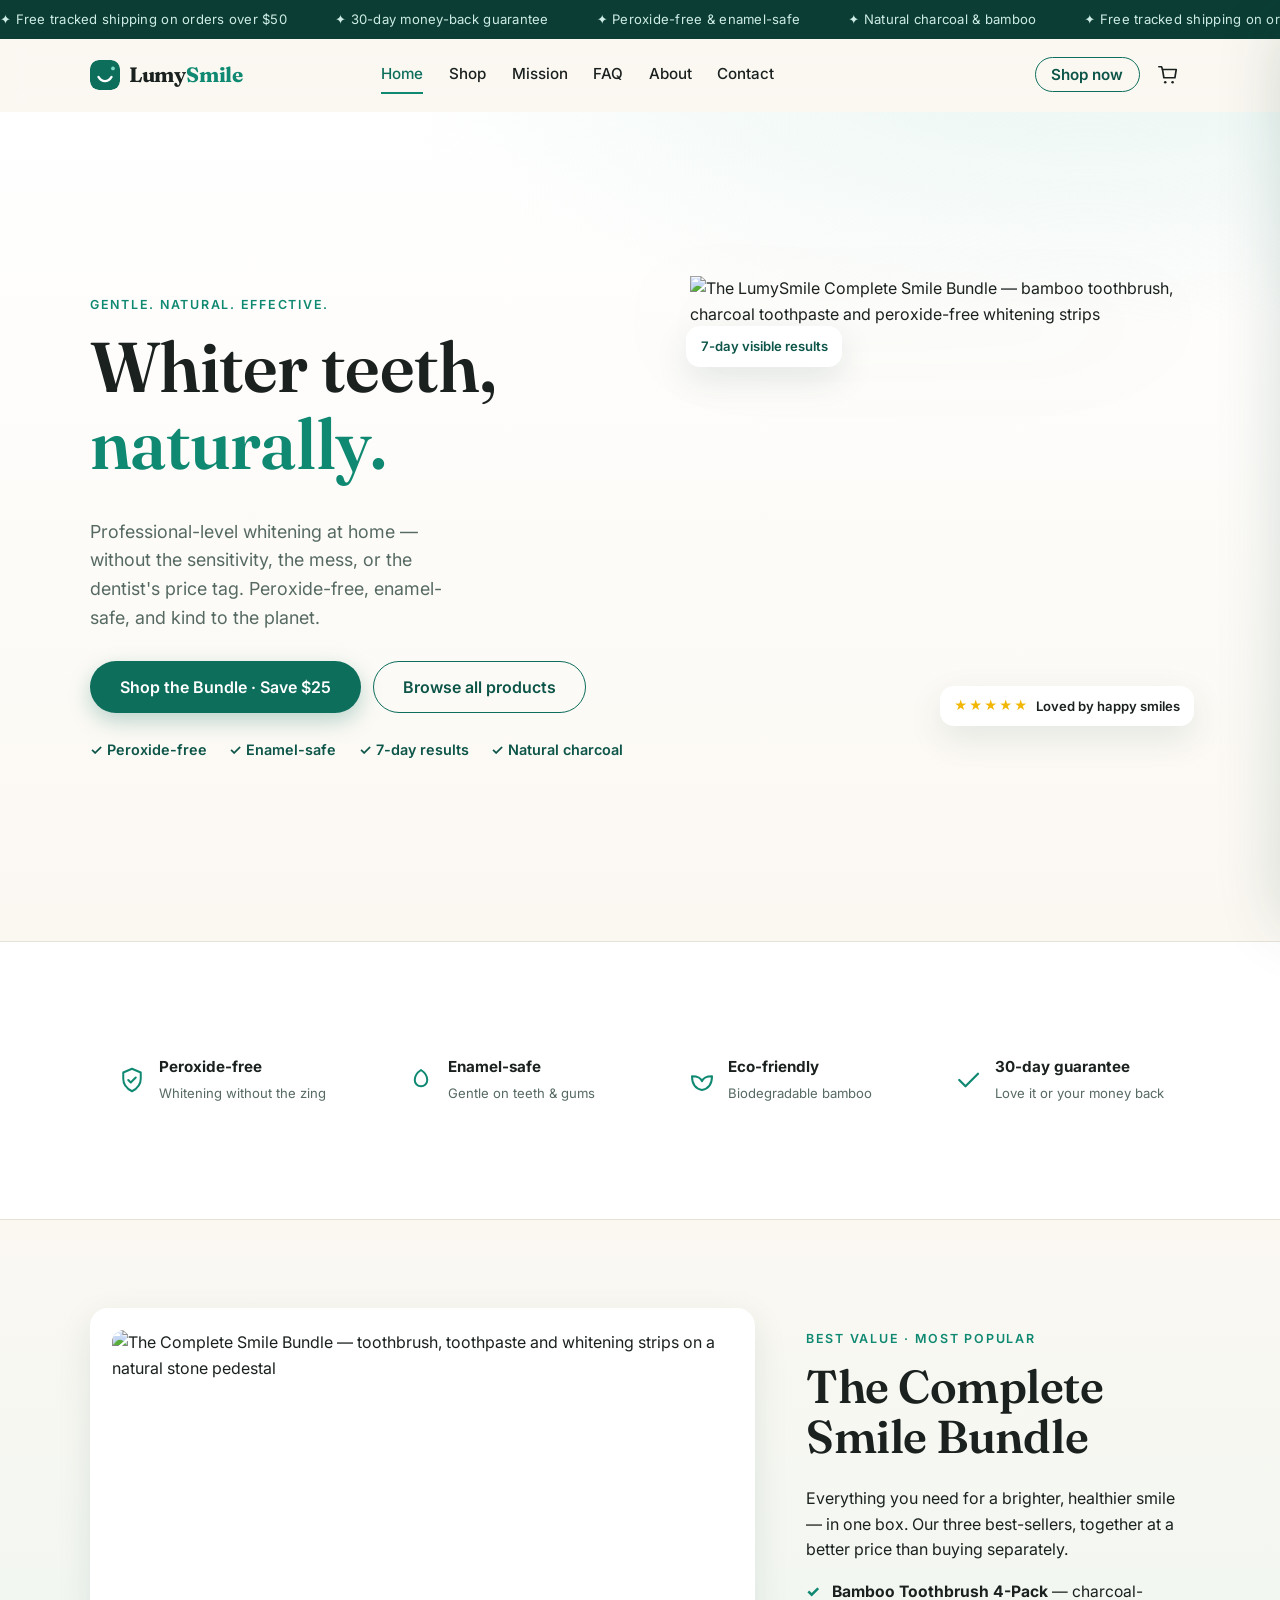
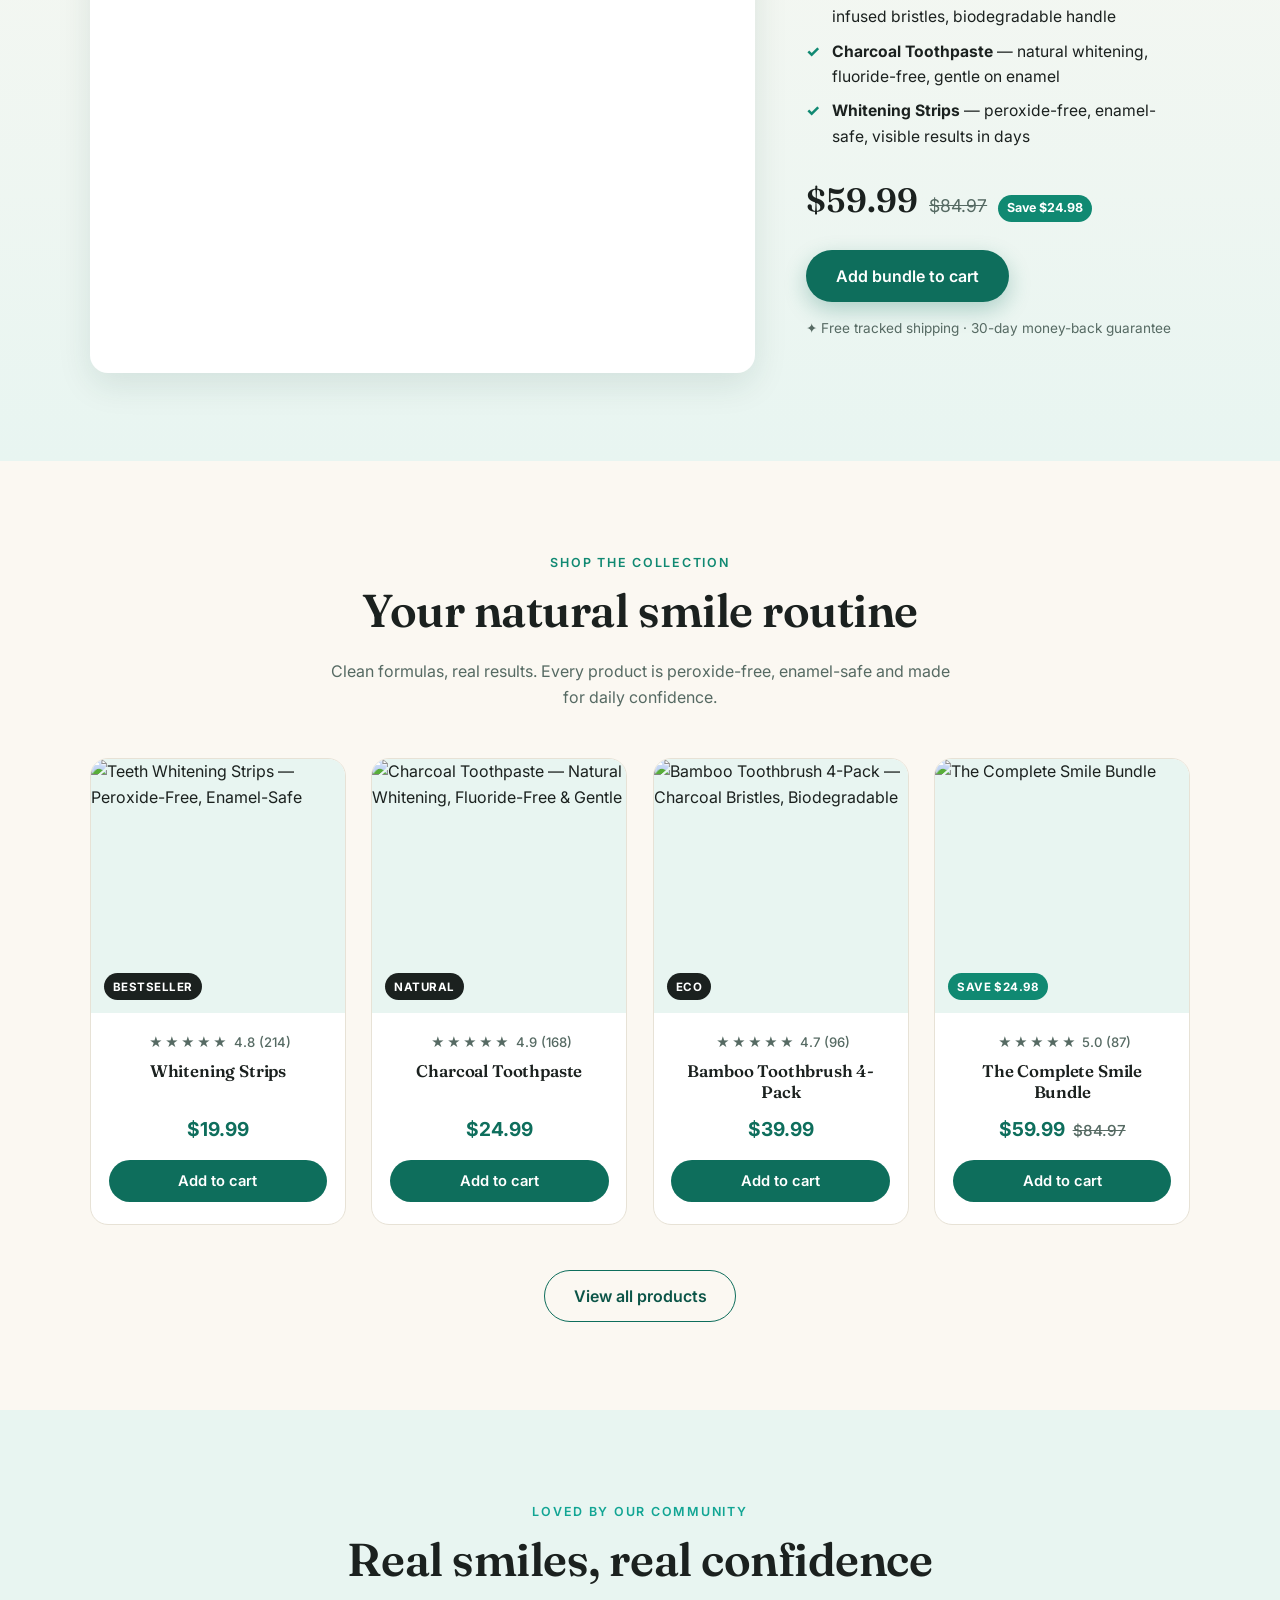
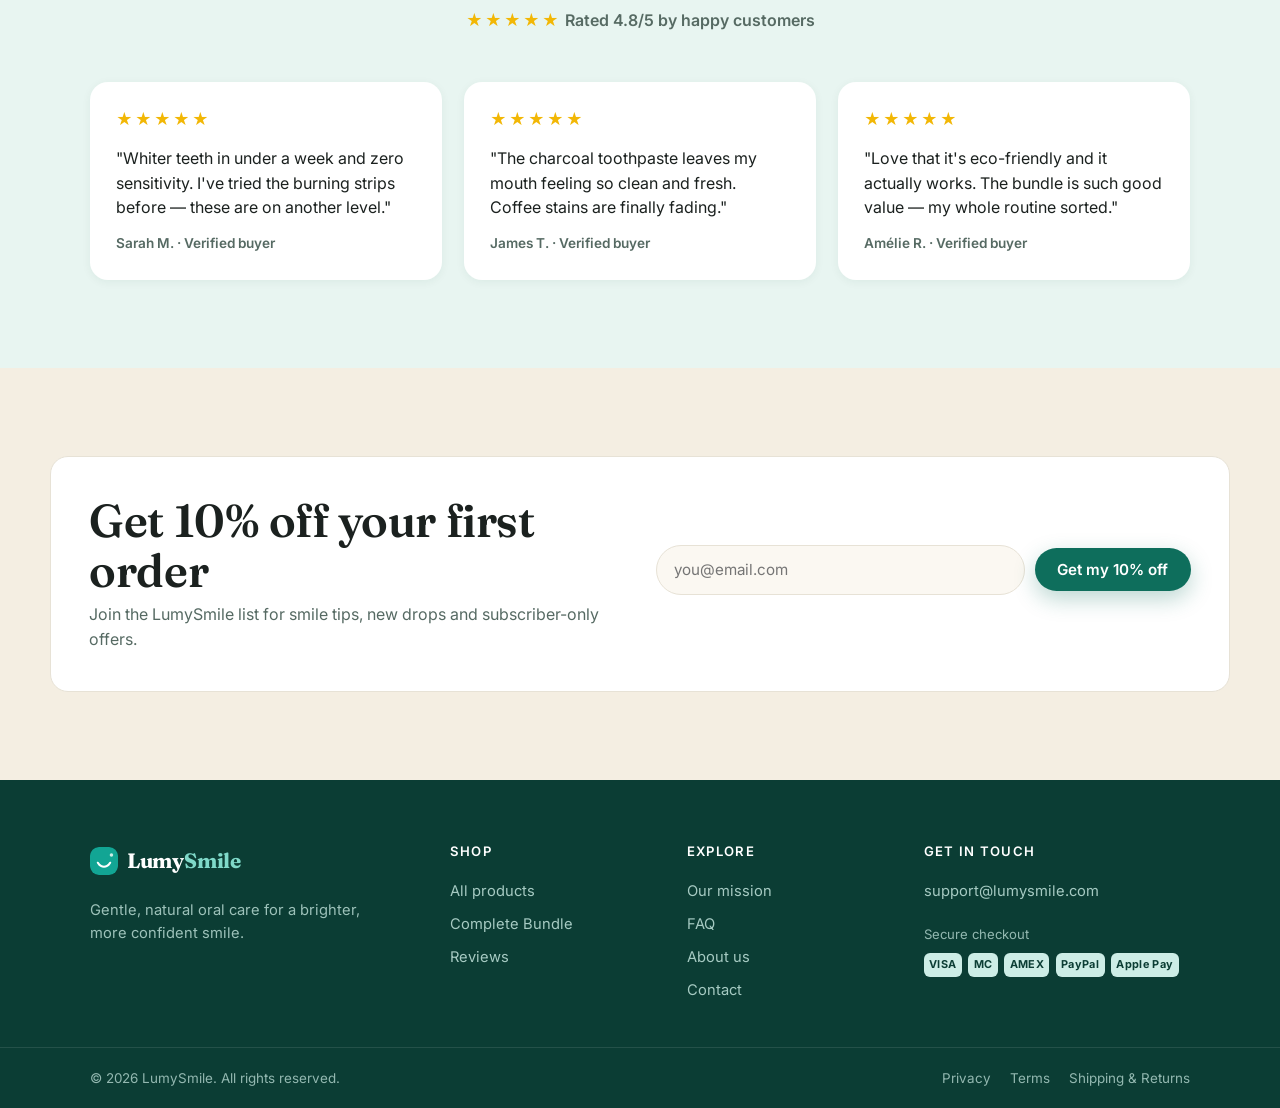
==== commit 402bb64c: "Remove unverifiable 'vegan'/'cruelty-free' claims from site Replace vegan/cruelty-free mentions acro" ====
--- a/index.html
+++ b/index.html
@@ -4,13 +4,13 @@
   <meta charset="UTF-8" />
   <meta name="viewport" content="width=device-width, initial-scale=1.0" />
   <title>LumySmile — Whiter Teeth, Naturally | Peroxide-Free Oral Care</title>
-  <meta name="description" content="LumySmile is gentle, natural oral care for a brighter, more confident smile. Peroxide-free whitening strips, charcoal toothpaste and eco-friendly bamboo toothbrushes. Enamel-safe, vegan & cruelty-free. Free tracked shipping over $50." />
+  <meta name="description" content="LumySmile is gentle, natural oral care for a brighter, more confident smile. Peroxide-free whitening strips, charcoal toothpaste and eco-friendly bamboo toothbrushes. Enamel-safe and peroxide-free. Free tracked shipping over $50." />
   <meta name="theme-color" content="#0E6E5C" />
   <link rel="canonical" href="https://lumysmile.com/" />
 
   <meta property="og:type" content="website" />
   <meta property="og:title" content="LumySmile — Whiter Teeth, Naturally" />
-  <meta property="og:description" content="Gentle, natural oral care for a brighter smile. Peroxide-free, enamel-safe, vegan & cruelty-free." />
+  <meta property="og:description" content="Gentle, natural oral care for a brighter smile. Peroxide-free and enamel-safe." />
   <meta property="og:image" content="https://cdn.shopify.com/s/files/1/0832/7469/4871/files/hf_20260715_233643_2cbe1c7c-06e0-443e-ae7f-3976a74e6956.png?v=1784159002" />
   <meta property="og:url" content="https://lumysmile.com/" />
   <meta name="twitter:card" content="summary_large_image" />
@@ -30,11 +30,11 @@
       <span>✦ Free tracked shipping on orders over $50</span>
       <span>✦ 30-day money-back guarantee</span>
       <span>✦ Peroxide-free &amp; enamel-safe</span>
-      <span>✦ Vegan &amp; cruelty-free</span>
+      <span>✦ Natural charcoal &amp; bamboo</span>
       <span aria-hidden="true">✦ Free tracked shipping on orders over $50</span>
       <span aria-hidden="true">✦ 30-day money-back guarantee</span>
       <span aria-hidden="true">✦ Peroxide-free &amp; enamel-safe</span>
-      <span aria-hidden="true">✦ Vegan &amp; cruelty-free</span>
+      <span aria-hidden="true">✦ Natural charcoal &amp; bamboo</span>
     </div>
   </div>
 
@@ -93,8 +93,8 @@
           <ul class="hero__badges">
             <li>✓ Peroxide-free</li>
             <li>✓ Enamel-safe</li>
-            <li>✓ Vegan</li>
-            <li>✓ Cruelty-free</li>
+            <li>✓ 7-day results</li>
+            <li>✓ Natural charcoal</li>
           </ul>
         </div>
         <div class="hero__media">
@@ -122,7 +122,7 @@
         </div>
         <div class="trustbar__item">
           <svg viewBox="0 0 24 24" aria-hidden="true"><path d="M12 20c5-1 8-5 8-11-4 0-7 1-8 4-1-3-4-4-8-4 0 6 3 10 8 11Z" fill="none" stroke="currentColor" stroke-width="1.6" stroke-linejoin="round"/></svg>
-          <div><strong>Eco-friendly</strong><span>Biodegradable &amp; vegan</span></div>
+          <div><strong>Eco-friendly</strong><span>Biodegradable bamboo</span></div>
         </div>
         <div class="trustbar__item">
           <svg viewBox="0 0 24 24" aria-hidden="true"><path d="M20 7 10 17l-5-5" fill="none" stroke="currentColor" stroke-width="1.8" stroke-linecap="round" stroke-linejoin="round"/></svg>
